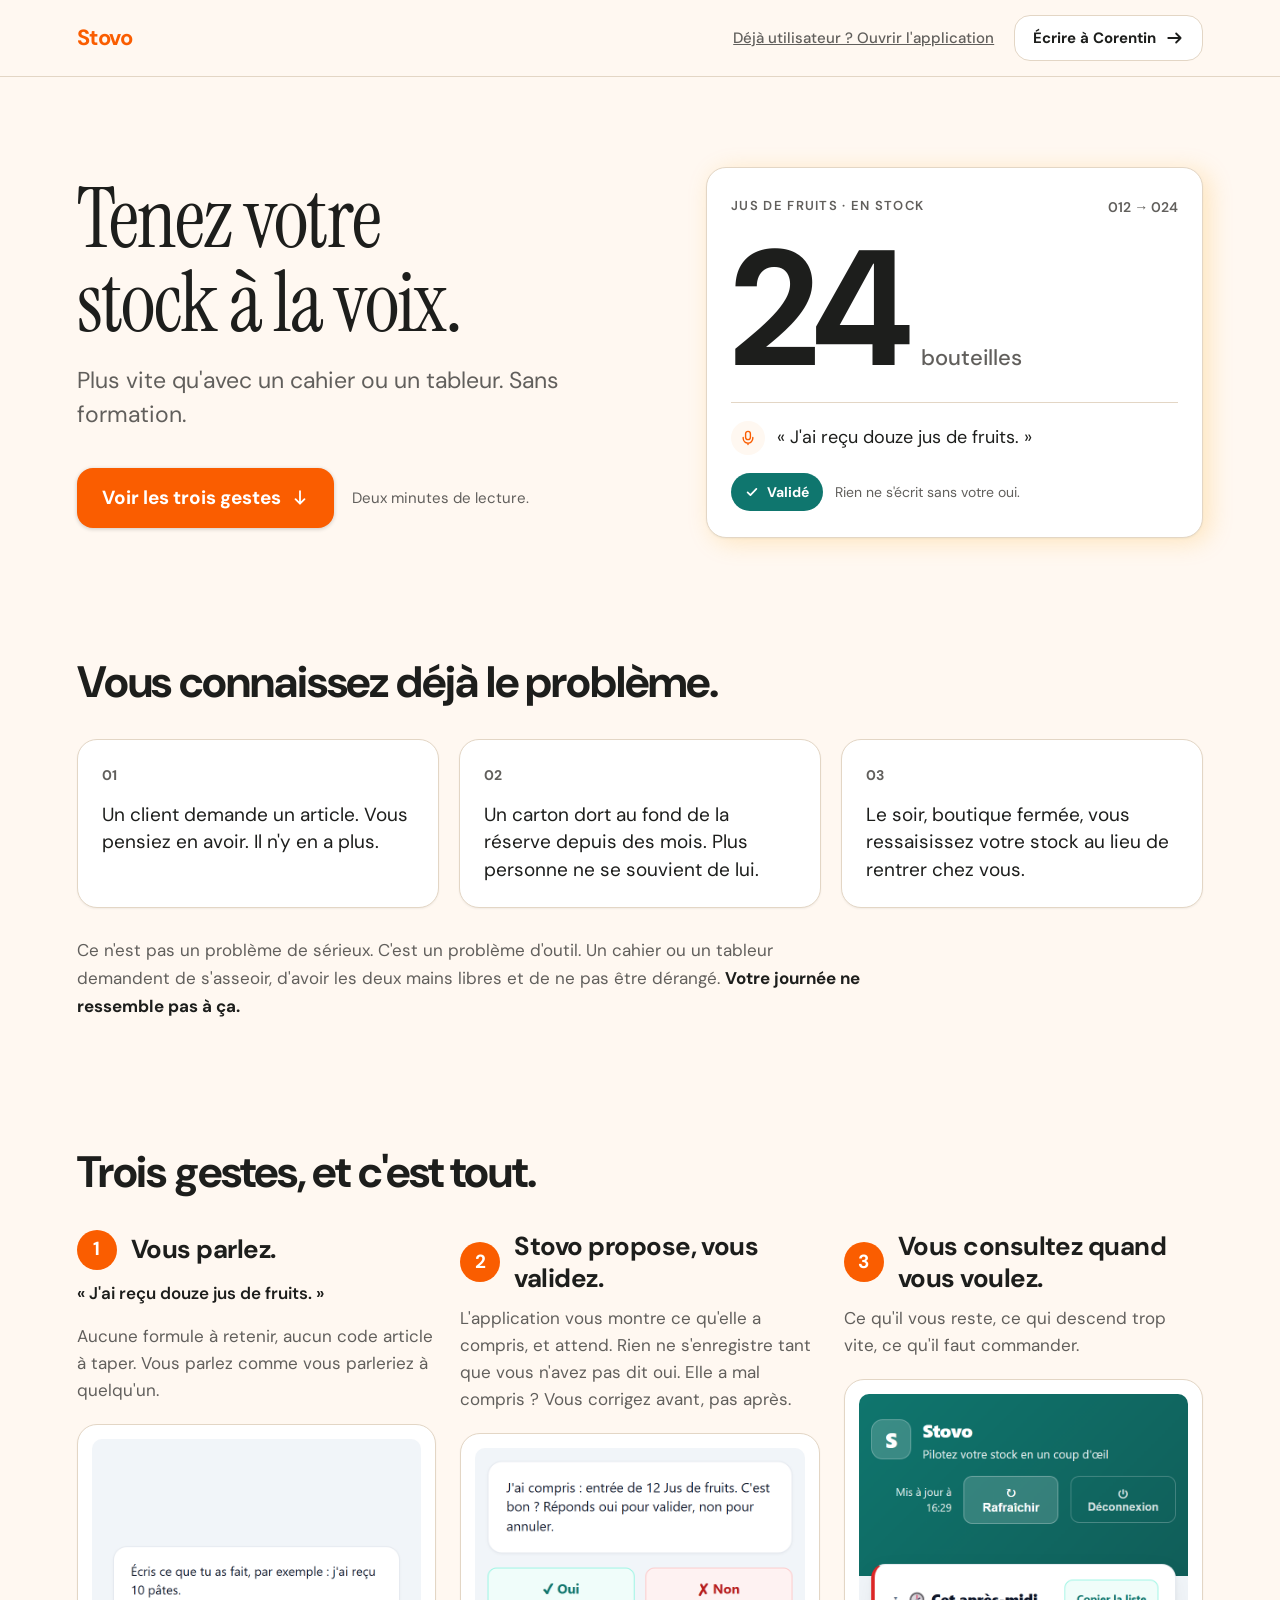
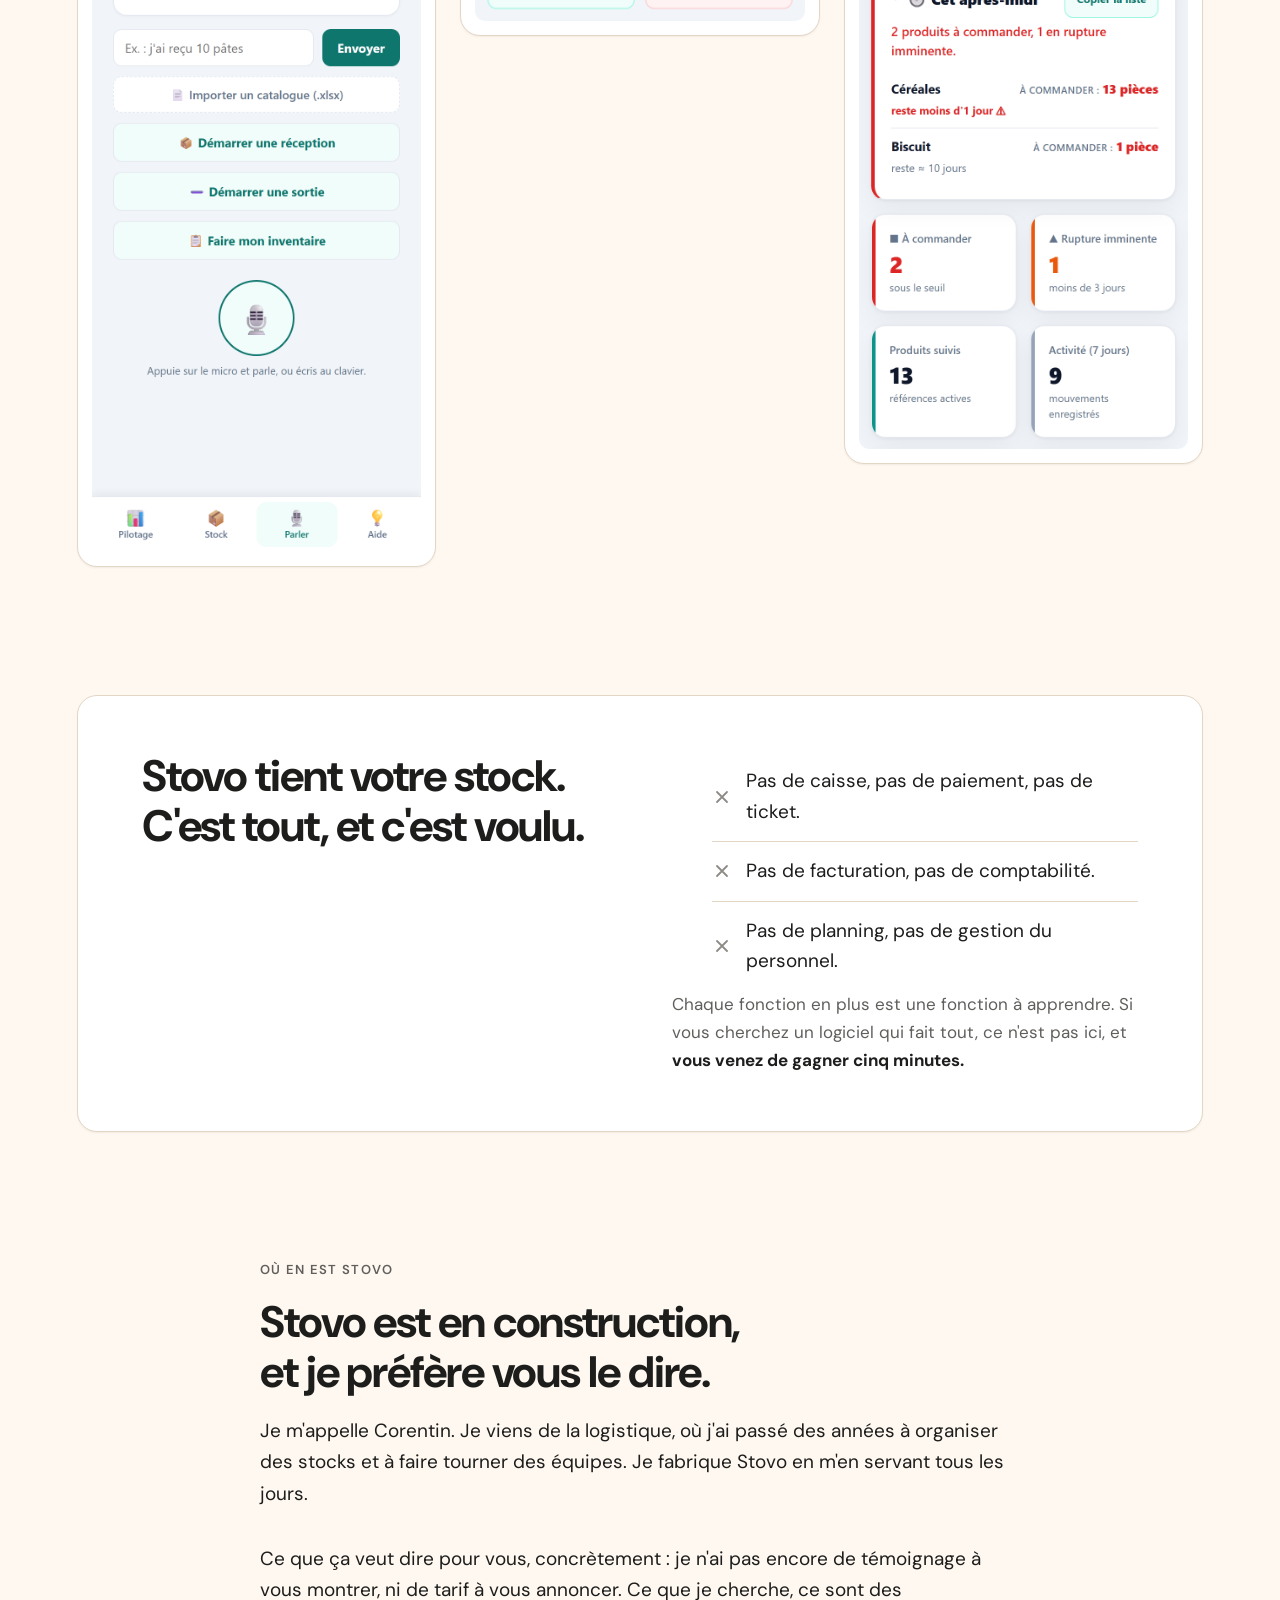
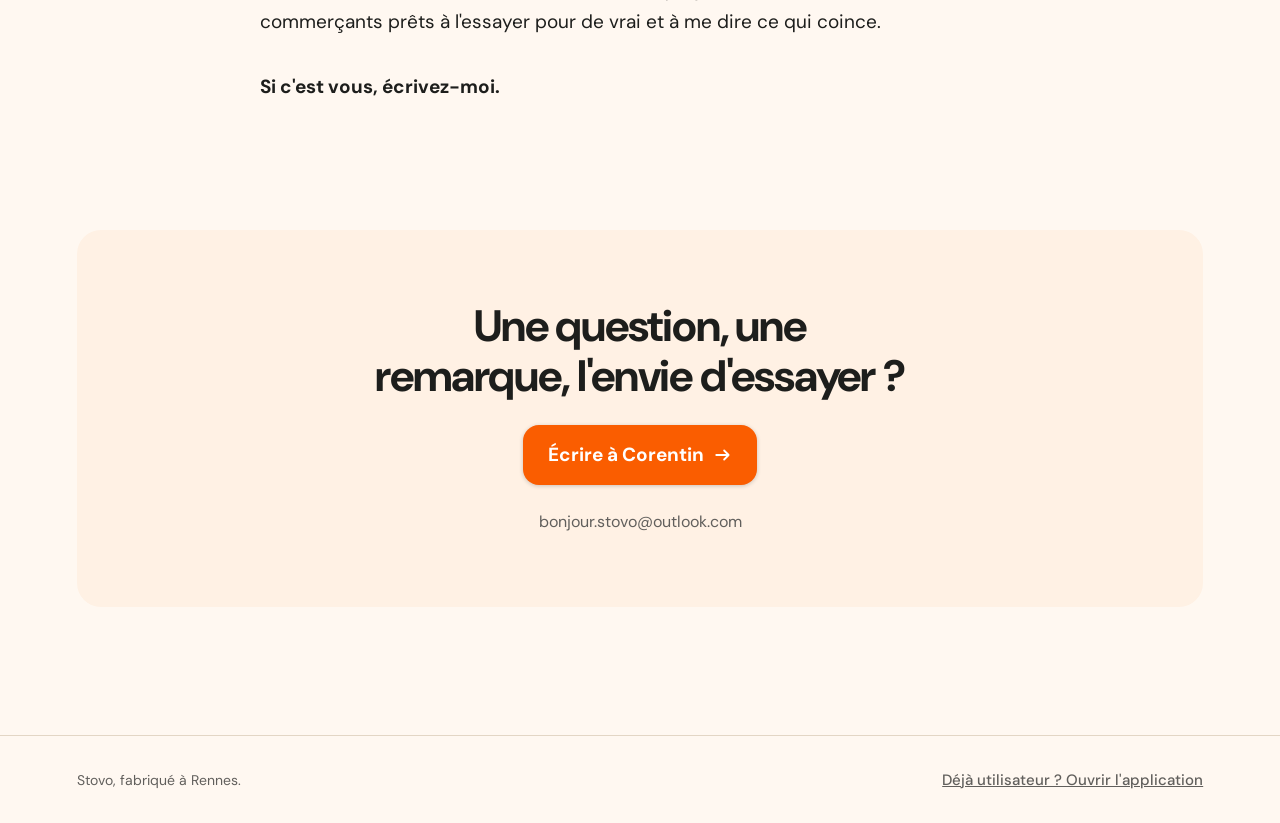
==== index.html @ daf58dbe "Vitrine v3 : la page passe en clair (modele Getharvest), DM Sans et Instrument Serif auto-hebergees" ====
<!DOCTYPE html>
<html lang="fr">
<head>
<meta charset="UTF-8">
<meta name="viewport" content="width=device-width, initial-scale=1.0">
<meta name="robots" content="noindex, nofollow">
<meta name="theme-color" content="#FFF8F1">
<link rel="canonical" href="https://corentintrv.github.io/stovo/">
<title>Stovo, tenez votre stock à la voix</title>
<meta name="description" content="Une application simple pour tenir le stock d'un petit commerce en parlant, sans formation et sans tableur.">
<meta property="og:type" content="website">
<meta property="og:locale" content="fr_FR">
<meta property="og:title" content="Stovo, tenez votre stock à la voix">
<meta property="og:description" content="Une application simple pour tenir le stock d'un petit commerce en parlant, sans formation et sans tableur.">
<link rel="preload" href="fonts/dm-sans-latin.woff2" as="font" type="font/woff2" crossorigin>
<style>
  /* ================================================================
     DM SANS, variable, auto-hebergee (graisses 400 a 700, opsz 9..40).
     INSTRUMENT SERIF, auto-hebergee, regular 400 seulement (pas d'italique,
     reservee au h1).
     Servies depuis ce depot, jamais depuis un CDN tiers : pas de requete
     sortante vers Google au chargement (RGPD), pas de dependance reseau
     qui casserait la page si le CDN tombe.
     Licences SIL Open Font License 1.1, redistribution autorisee.
     ================================================================ */
  @font-face{
    font-family:'DM Sans';
    font-style:normal;
    font-weight:400 700;
    font-display:swap;
    src:url('fonts/dm-sans-latin.woff2') format('woff2');
    unicode-range:U+0000-00FF,U+0131,U+0152-0153,U+02BB-02BC,U+02C6,U+02DA,U+02DC,U+2000-206F,U+20AC,U+2122,U+2191,U+2193,U+2212,U+2215,U+FEFF,U+FFFD;
  }
  @font-face{
    font-family:'Instrument Serif';
    font-style:normal;
    font-weight:400;
    font-display:swap;
    src:url('fonts/instrument-serif-latin.woff2') format('woff2');
    unicode-range:U+0000-00FF,U+0131,U+0152-0153,U+02BB-02BC,U+02C6,U+02DA,U+02DC,U+2000-206F,U+20AC,U+2122,U+2191,U+2193,U+2212,U+2215,U+FEFF,U+FFFD;
  }

  /* ================================================================
     FONDATIONS : l'etabli du matin, clair et chaud.
     Modele choisi le 22/08/2026 (Getharvest, "Golden hour workbench"),
     decision dans DESIGN.md. Un role, une couleur : la flamme --flamme
     est reservee a l'ACTION (boutons, le mot Stovo, les pastilles 1-2-3,
     l'icone micro), nulle part ailleurs.

     Contrastes mesures et non estimes : --gris (6,4:1 sur blanc) porte
     tout texte courant de moins de 24px. --gris-clair (3,4:1 sur blanc)
     est reserve au DECOR et aux tres grands chiffres (>=24px), jamais a
     un texte porteur en dessous de cette taille.
     ================================================================ */
  :root{
    --creme:#FFF8F1;        /* fond de page */
    --carte:#FFFFFF;        /* fond des cartes */
    --filet:#E3D6C5;        /* bordure des cartes, diviseurs */
    --encre:#1D1E1C;        /* texte principal, titres, valeur validee */
    --gris:#615F5C;         /* texte secondaire ACCESSIBLE. 6,4:1 sur blanc */
    --gris-clair:#8E8B87;   /* DECOR SEULEMENT : filets, icones, tres grands
                                chiffres (>=24px). Jamais de texte porteur
                                en dessous, il ne fait que 3,4:1 sur blanc */
    --flamme:#FA5D00;       /* L'ACTION, uniquement : boutons, mot Stovo,
                                pastilles 1-2-3, icone micro */
    --flamme-sombre:#C94A00;/* survol de la flamme */
    --valide:#0F766E;       /* teal Stovo (PRODUCT.md), validation. 5,5:1 en blanc */
    --fond-contact:#FFF1E4; /* fond de la carte de contact */

    --mesure:66ch;
    --entete-h:76px;        /* hauteur approx. du bandeau collant, pour le scroll-margin */
  }

  *{box-sizing:border-box;}
  html{-webkit-text-size-adjust:100%; scroll-behavior:smooth;}
  @media (prefers-reduced-motion:reduce){html{scroll-behavior:auto;}}

  body{
    margin:0;
    font-family:'DM Sans','Helvetica Neue',Arial,sans-serif;
    font-size:17px;
    line-height:1.6;
    color:var(--encre);
    background:var(--creme);
    overflow-x:hidden;
    -webkit-font-smoothing:antialiased;
  }
  h1,h2,h3,p,ul,li,figure,figcaption{margin:0;}
  img{max-width:100%;}

  /* Filet documente dans la memoire du projet : sans cette regle, un
     display concurrent peut ecraser [hidden]. */
  [hidden]{display:none !important;}

  /* Chiffres alignes sur une meme largeur, utile partout ou une valeur
     change (compteur, trace, numeros de constat). */
  .num{font-variant-numeric:tabular-nums;}

  /* ---------- Gabarit ---------- */
  .zone{
    max-width:1440px;
    margin:0 auto;
    /* Le fond de l'ecran passe de 20px (telephone) a 96px (bureau,
       maquette 1440) : une seule regle fluide plutot qu'un saut brutal
       a un point de rupture. */
    padding:0 clamp(20px,6vw,96px);
  }
  .colonne{max-width:var(--mesure);}
  .accent{color:var(--encre); font-weight:700;}

  /* Le rythme vient d'un seul cote (le bas). Deux sections cote a cote
     n'additionnent donc pas leurs marges : la place entre la fin de
     l'une et le debut de l'autre reste 128px, jamais 256, quelle que
     soit la largeur. Avant ce choix, un padding symetrique haut+bas se
     doublait entre deux sections. */
  .section{
    position:relative;
    padding:0 0 128px;
    scroll-margin-top:var(--entete-h);
  }

  /* ---------- Typographie ---------- */
  h1{
    font-family:'Instrument Serif',Georgia,'Times New Roman',serif;
    font-weight:400;
    font-size:clamp(50px,8vw,84px);
    line-height:1.0;
    letter-spacing:-0.02em;
    text-wrap:balance;
  }
  h2{
    font-size:clamp(32px,4.2vw,44px);
    line-height:1.12;
    font-weight:700;
    letter-spacing:-0.025em;
    text-wrap:balance;
  }
  h3{
    font-size:clamp(22px,2.6vw,26px);
    line-height:1.25;
    font-weight:700;
    letter-spacing:-0.02em;
  }
  .section p + p{margin-top:16px;}

  /* ---------- Cartes ---------- */
  /* Ombre NEUTRE tres legere, partout sauf la carte du compteur : une
     bordure suffit a detacher la carte de la page, l'ombre n'ajoute
     qu'un souffle de profondeur. */
  .carte{
    background:var(--carte);
    border:1px solid var(--filet);
    border-radius:20px;
    box-shadow:0 1px 2px rgba(29,30,28,.06);
  }
  /* Seule la carte du compteur porte l'ombre CHAUDE : c'est la piece
     qu'on regarde en premier, la lueur du petit matin sur l'etabli. */
  .carte--chaude{
    box-shadow:
      rgba(250,166,0,.22) 6px 4px 24px,
      rgba(29,30,28,.05) 0 1px 2px;
  }

  /* ---------- Boutons ---------- */
  .bouton{
    display:inline-flex;
    align-items:center;
    justify-content:center;
    gap:10px;
    min-height:46px;
    padding:14px 24px;
    font-family:inherit;
    font-size:19px;
    font-weight:700;
    text-decoration:none;
    border-radius:16px;
    white-space:nowrap;
    transition:background .2s ease, border-color .2s ease, color .2s ease;
  }
  /* Le bouton plein : blanc sur flamme. A 19px gras, c'est du texte
     large (seuil WCAG 18,66px gras), 3,17:1 suffit. Ne jamais descendre
     en dessous de cette taille sur ce fond. */
  .bouton--flamme{
    color:#FFFFFF;
    background:var(--flamme);
    border:1px solid transparent;
    box-shadow:0 1px 4px rgba(0,0,0,.2);
  }
  .bouton--flamme:hover{background:var(--flamme-sombre);}
  /* Le bouton discret du bandeau : encre sur blanc, largement accessible. */
  .bouton--contour{
    min-height:40px;
    padding:10px 18px;
    font-size:15px;
    color:var(--encre);
    background:var(--carte);
    border:1.5px solid var(--filet);
  }
  .bouton--contour:hover{border-color:var(--gris-clair);}
  .bouton__fleche{width:18px; height:18px; flex:0 0 auto;}

  .lien-discret{
    font-size:15px;
    font-weight:500;
    color:var(--gris);
    text-decoration:underline;
  }
  .lien-discret:hover{color:var(--encre);}

  /* ================================================================
     BANDEAU
     ================================================================ */
  .bandeau{
    position:sticky;
    top:0;
    z-index:50;
    background:var(--creme);
    border-bottom:1px solid var(--filet);
  }
  .bandeau__interieur{
    display:flex;
    align-items:center;
    justify-content:space-between;
    gap:16px;
    min-height:var(--entete-h);
    padding-top:12px;
    padding-bottom:12px;
  }
  /* Le mot Stovo EST la marque : c'est l'un des quatre seuls usages
     autorises de --flamme (DESIGN.md, decision du 22/08/2026), exempte
     de la regle de contraste au meme titre qu'un logotype (WCAG 1.4.5).
     Mesure : ~3,0:1 sur --creme, en dessous du seuil "texte", au-dessus
     du plancher "composant d'interface" (3:1). */
  .logo{
    font-size:22px;
    font-weight:700;
    letter-spacing:-0.02em;
    color:var(--flamme);
    text-decoration:none;
    min-height:44px;
    display:inline-flex;
    align-items:center;
  }
  .entete-actions{
    display:flex;
    align-items:center;
    gap:20px;
  }
  /* Sur le telephone, la maquette ne montre que le bouton "Ecrire" dans
     le bandeau : le lien vers l'app reste offert, mais dans le pied de
     page seulement, pour ne pas surcharger une largeur de 390px. */
  .entete-lien-app{display:none;}
  @media (min-width:960px){.entete-lien-app{display:inline;}}

  /* ================================================================
     1. ACCROCHE
     Trois blocs (texte, action, compteur) dont l'ordre depend du
     format : sur telephone, le compteur s'intercale ENTRE la promesse
     et le bouton (c'est l'ecran qu'on tend a quelqu'un). Sur bureau,
     le bouton revient sous le texte, a gauche, et le compteur occupe
     toute la colonne de droite.
     ================================================================ */
  /* 7vw et non 6 : a 1440 (bureau), 6vw ne montait qu'a 86px, sous les
     96px demandes entre le bandeau et l'accroche. 7vw depasse le
     plafond de 96px des 1372px de large et s'y bloque ; en dessous de
     466px, la formule reste sous le plancher 28px et ne bouge pas, le
     telephone n'est donc pas touche. */
  .accroche{
    padding:clamp(28px,7vw,96px) 0 clamp(48px,10vw,120px);
  }
  .accroche__grille{
    display:grid;
    gap:32px;
  }
  .accroche__texte{order:0;}
  .compteur{order:1;}
  .accroche__action{order:2; display:flex; align-items:center; gap:18px; flex-wrap:wrap;}
  .accroche__soustitre{
    margin-top:18px;
    font-size:clamp(19px,2.4vw,23px);
    line-height:1.5;
    color:var(--gris);
    max-width:32ch;
  }
  .accroche__minutage{
    font-size:15px;
    color:var(--gris);
    display:none;
  }

  @media (min-width:960px){
    .accroche__grille{
      grid-template-columns:minmax(0,1.05fr) minmax(0,0.95fr);
      column-gap:80px;
      row-gap:28px;
      align-items:center;
    }
    .accroche__texte{grid-column:1; grid-row:1; align-self:end;}
    .accroche__action{grid-column:1; grid-row:2; align-self:start; margin-top:8px;}
    .compteur{grid-column:2; grid-row:1 / span 2; align-self:center;}
    .accroche__minutage{display:inline;}
  }

  /* ---------- Le compteur ---------- */
  .compteur{
    padding:28px 24px 26px;
    display:flex;
    flex-direction:column;
    gap:18px;
  }
  .compteur__tete{
    display:flex;
    align-items:center;
    justify-content:space-between;
    gap:12px;
  }
  .compteur__label{
    font-size:13px;
    font-weight:600;
    letter-spacing:.1em;
    text-transform:uppercase;
    color:var(--gris);
  }
  .compteur__trace{font-size:14px; font-weight:600; color:var(--gris);}

  .compteur__valeur{
    display:flex;
    align-items:baseline;
    gap:14px;
  }
  /* La valeur PROPOSEE (avant le oui) brule en gris chaud, la valeur
     VALIDEE passe en encre : la couleur raconte le mecanisme, pas
     seulement le texte. A cette taille (>=112px), --gris-clair reste
     un choix accessible : c'est du texte large, le seuil WCAG n'est
     que de 3:1, et il donne 3,4:1. */
  .compteur__cible{
    font-size:clamp(96px,20vw,164px);
    line-height:.9;
    font-weight:700;
    letter-spacing:-.04em;
    color:var(--encre);
    transition:color .4s ease;
  }
  .compteur__cible--propose{color:var(--gris-clair);}
  .compteur__unite{font-size:clamp(18px,2vw,22px); font-weight:500; color:var(--gris);}

  .compteur__separateur{height:1px; background:var(--filet);}

  .compteur__dictee{
    display:flex;
    align-items:center;
    gap:12px;
    font-size:18px;
    color:var(--encre);
    min-height:24px;
  }
  .compteur__micro-rond{
    display:inline-flex;
    align-items:center;
    justify-content:center;
    flex:0 0 auto;
    width:34px; height:34px;
    border-radius:999px;
    background:var(--creme);
    color:var(--flamme);
  }
  /* Le curseur est un inline-block : dans plusieurs moteurs, un
     inline-block cree une occasion de coupure de ligne a sa frontiere
     meme sans espace source, ce qu'un &nbsp; seul n'empeche pas. Sans
     ce filet, le guillemet fermant qui le suit pouvait se retrouver
     seul sur sa ligne. */
  .compteur__dictee-fin{white-space:nowrap;}
  .compteur__curseur{
    display:inline-block;
    width:2px; height:1.05em;
    margin-left:1px;
    background:var(--flamme);
    vertical-align:text-bottom;
    opacity:0;
  }
  .compteur__dictee[data-actif] .compteur__curseur{animation:clignote .9s steps(1) infinite;}
  @keyframes clignote{0%,49%{opacity:1;}50%,100%{opacity:0;}}

  .compteur__validation{
    display:flex;
    align-items:center;
    gap:12px;
    flex-wrap:wrap;
    min-height:30px;
  }
  /* Blanc sur teal : 5,5:1, largement au-dessus du seuil, quelle que
     soit la taille. */
  .compteur__pastille{
    display:inline-flex;
    align-items:center;
    gap:8px;
    padding:8px 14px;
    background:var(--valide);
    color:#FFFFFF;
    font-weight:700;
    font-size:14px;
    border-radius:999px;
  }
  .compteur__promesse{font-size:14px; color:var(--gris);}

  /* ================================================================
     2. LE PROBLEME
     ================================================================ */
  .constats{
    margin-top:32px;
    display:grid;
    gap:16px;
  }
  .constat{
    padding:24px;
    display:flex;
    flex-direction:column;
    gap:14px;
  }
  /* Les numeros 01/02/03 : en gris accessible plutot qu'en gris-clair
     decoratif, pour rester lisibles a 14px sans avoir a les agrandir. */
  .constat__numero{font-size:14px; font-weight:700; color:var(--gris);}
  .constat p{font-size:19px; line-height:1.45;}

  .conclusion{
    margin-top:28px;
    font-size:17px;
    line-height:1.65;
    color:var(--gris);
    max-width:var(--mesure);
  }

  @media (min-width:960px){
    .constats{grid-template-columns:repeat(3,minmax(0,1fr)); gap:20px;}
  }

  /* ================================================================
     4. LES TROIS GESTES
     ================================================================ */
  .gestes{
    margin-top:32px;
    display:grid;
    gap:40px;
  }
  .geste__tete{
    display:flex;
    align-items:center;
    gap:14px;
    margin-bottom:10px;
  }
  /* Les pastilles 1-2-3 : l'un des quatre usages autorises de --flamme.
     A 19px gras, c'est du texte large (3,17:1 sur flamme), le plancher
     du seuil WCAG large-texte-gras (18,66px). */
  .geste__pastille{
    display:inline-flex;
    align-items:center;
    justify-content:center;
    flex:0 0 auto;
    width:40px; height:40px;
    border-radius:999px;
    background:var(--flamme);
    color:#FFFFFF;
    font-size:19px;
    font-weight:700;
  }
  .geste__texte p{margin-top:10px; font-size:17px; color:var(--gris);}
  .geste__citation{font-size:19px; font-weight:600; color:var(--encre) !important;}
  .geste__ecran{
    margin-top:20px;
    padding:14px;
  }
  /* width:100% + height:auto, jamais width/height:auto+max-width en
     variables : avec les attributs HTML width et height poses sur
     chaque image (chargement differe), ce couple laisse le navigateur
     reserver la bonne hauteur, via le ratio intrinseque, AVANT que
     l'image ait charge. L'ancienne regle (max-width/max-height
     pilotes par --cap-w/--cap-h) annulait cette reservation : la
     figure faisait 30px de haut jusqu'au chargement, puis la page
     sautait de 30 a ~500px au defilement. */
  .geste__image{
    display:block;
    width:100%;
    height:auto;
    border-radius:10px;
  }

  @media (min-width:960px){
    .gestes{grid-template-columns:repeat(3,minmax(0,1fr)); gap:24px; align-items:start;}
  }

  /* ================================================================
     5. CE QUE STOVO NE FAIT PAS
     ================================================================ */
  .refus{
    margin-top:0;
    padding:clamp(32px,6vw,56px) clamp(24px,6vw,64px);
    display:grid;
    gap:32px;
  }
  .refus__liste{
    display:flex;
    flex-direction:column;
  }
  .refus__liste li{
    display:flex;
    align-items:center;
    gap:14px;
    padding:14px 0;
    border-bottom:1px solid var(--filet);
    font-size:19px;
    list-style:none;
  }
  .refus__liste li:last-child{border-bottom:none;}
  .refus__icone{flex:0 0 auto; color:var(--gris-clair);}
  .refus .conclusion{margin-top:0;}

  @media (min-width:960px){
    .refus{grid-template-columns:minmax(0,1fr) minmax(0,1fr); gap:64px; align-items:start;}
  }

  /* ================================================================
     6. OU EN EST LE PROJET
     Pas de carte ici : un simple bloc de texte, centre, sur le fond
     de page. La maquette ne l'encadre pas, contrairement au reste.
     ================================================================ */
  .constructeur{
    max-width:760px;
    margin:0 auto;
    display:flex;
    flex-direction:column;
    gap:18px;
  }
  /* L'etiquette "Ou en est Stovo" : en gris accessible, jamais en
     flamme (la regle "une seule flamme, reservee a l'action" l'exclut
     de toute facon, et --flamme ne ferait que 3:1 ici, sous le seuil). */
  .constructeur__etiquette{
    font-size:13px;
    font-weight:600;
    letter-spacing:.1em;
    text-transform:uppercase;
    color:var(--gris);
  }
  .constructeur p{font-size:19px; line-height:1.65;}

  /* ================================================================
     7. CONTACT
     ================================================================ */
  .contact{
    background:var(--fond-contact);
    border-radius:24px;
    padding:clamp(40px,8vw,72px) clamp(24px,8vw,64px);
    text-align:center;
    display:flex;
    flex-direction:column;
    align-items:center;
    gap:24px;
  }
  .contact h2{max-width:22ch;}
  .contact__email{font-size:16px; color:var(--gris);}

  /* ================================================================
     PIED
     ================================================================ */
  .pied{
    padding:32px 0 40px;
    border-top:1px solid var(--filet);
  }
  .pied__interieur{
    display:flex;
    flex-direction:column-reverse;
    align-items:center;
    gap:16px;
    text-align:center;
  }
  .pied__mention{font-size:14px; color:var(--gris);}

  @media (min-width:640px){
    .pied__interieur{flex-direction:row; justify-content:space-between; text-align:left;}
  }

  /* ================================================================
     ACCESSIBILITE
     ================================================================ */
  a:focus-visible{
    outline:3px solid var(--valide);
    outline-offset:3px;
  }
  .saut{
    position:absolute;
    left:-9999px;
    top:0;
    z-index:100;
    padding:12px 20px;
    background:var(--encre);
    color:var(--creme);
    border:1px solid var(--valide);
    border-radius:0 0 8px 0;
  }
  .saut:focus{left:0; top:0;}

  @media (prefers-reduced-motion:reduce){
    *,*::before,*::after{
      animation-duration:.001ms !important;
      animation-iteration-count:1 !important;
      transition-duration:.001ms !important;
    }
  }
</style>
</head>
<body>
<!--
  Vitrine claire, modele "Getharvest, golden hour workbench", decision
  du 22/08/2026 dans DESIGN.md. Meme contenu que la vitrine sombre
  qu'elle remplace : la voix comme geste central, rien ne s'ecrit sans
  un oui, aucune preuve inventee (pas de temoignage, pas de chiffre,
  pas de tarif). Source visuelle : maquettes/vitrine-etabli/.
-->
<a class="saut" href="#accroche">Aller au contenu</a>

<header class="bandeau">
  <div class="zone bandeau__interieur">
    <a class="logo" href="#accroche" aria-label="Stovo, retour en haut de la page">Stovo</a>
    <nav class="entete-actions">
      <a class="lien-discret entete-lien-app" href="app/">Déjà utilisateur ? Ouvrir l'application</a>
      <a class="bouton bouton--contour" href="#contact">
        Écrire à Corentin
        <svg class="bouton__fleche" viewBox="0 0 16 16" fill="none" aria-hidden="true" focusable="false">
          <path d="M2 8h11M9 4l4 4-4 4" stroke="currentColor" stroke-width="1.6" stroke-linecap="round" stroke-linejoin="round"/>
        </svg>
      </a>
    </nav>
  </div>
</header>

<main>

  <!-- ============ 1. ACCROCHE ============ -->
  <section id="accroche" class="accroche">
    <div class="zone accroche__grille">

      <div class="accroche__texte">
        <h1>Tenez votre stock à la voix.</h1>
        <p class="accroche__soustitre">Plus vite qu'avec un cahier ou un tableur. Sans formation.</p>
      </div>

      <div class="accroche__action">
        <a class="bouton bouton--flamme" href="#comment-ca-marche">
          Voir les trois gestes
          <svg class="bouton__fleche" viewBox="0 0 16 16" fill="none" aria-hidden="true" focusable="false">
            <path d="M8 2v11M4 9l4 4 4-4" stroke="currentColor" stroke-width="1.6" stroke-linecap="round" stroke-linejoin="round"/>
          </svg>
        </a>
        <span class="accroche__minutage">Deux minutes de lecture.</span>
      </div>

      <!--
        Le compteur. Demonstration, pas statistique : les chiffres ne
        mesurent aucune adoption, ils montrent une quantite de stock qui
        bouge quand on parle. Le produit affiche est un exemple.

        Repli sans JavaScript : la carte est ecrite EN DUR a son etat
        final (24, validee). Si le script echoue, le premier ecran
        montre quand meme un compteur juste, la phrase dictee et la
        pastille validee.
      -->
      <div class="compteur carte carte--chaude" id="compteur">
        <div class="compteur__tete">
          <span class="compteur__label">Jus de fruits &middot; en stock</span>
          <span class="compteur__trace num" id="trace">012 &rarr; 024</span>
        </div>

        <div class="compteur__valeur">
          <span class="compteur__cible num" id="valeur">24</span>
          <span class="compteur__unite">bouteilles</span>
        </div>

        <div class="compteur__separateur" aria-hidden="true"></div>

        <p class="compteur__dictee" id="dictee">
          <span class="compteur__micro-rond" aria-hidden="true">
            <svg width="16" height="16" viewBox="0 0 16 16" fill="none" aria-hidden="true" focusable="false">
              <rect x="5.6" y="1.4" width="4.8" height="8.2" rx="2.4" stroke="currentColor" stroke-width="1.4"/>
              <path d="M3.2 7.4v.9a4.8 4.8 0 0 0 9.6 0v-.9M8 13.1v1.5" stroke="currentColor" stroke-width="1.4" stroke-linecap="round"/>
            </svg>
          </span>
          <span>&laquo;&nbsp;<span id="dictee-texte">J'ai reçu douze jus de fruits.</span><span class="compteur__dictee-fin">&nbsp;&raquo;<span class="compteur__curseur"></span></span></span>
        </p>

        <div class="compteur__validation">
          <span class="compteur__pastille" id="pastille-validee" hidden>
            <svg width="14" height="14" viewBox="0 0 16 16" fill="none" aria-hidden="true" focusable="false">
              <path d="M3 8.5l3.2 3L13 4.5" stroke="currentColor" stroke-width="2" stroke-linecap="round" stroke-linejoin="round"/>
            </svg>
            Validé
          </span>
          <span class="compteur__promesse">Rien ne s'écrit sans votre oui.</span>
        </div>
      </div>

    </div>
  </section>

  <!-- ============ 2. LE PROBLEME ============ -->
  <section id="probleme" class="section">
    <div class="zone">
      <h2 class="colonne">Vous connaissez déjà le problème.</h2>

      <div class="constats">
        <div class="constat carte">
          <span class="constat__numero num" aria-hidden="true">01</span>
          <p>Un client demande un article. Vous pensiez en avoir. Il n'y en a plus.</p>
        </div>
        <div class="constat carte">
          <span class="constat__numero num" aria-hidden="true">02</span>
          <p>Un carton dort au fond de la réserve depuis des mois. Plus personne ne se souvient de lui.</p>
        </div>
        <div class="constat carte">
          <span class="constat__numero num" aria-hidden="true">03</span>
          <p>Le soir, boutique fermée, vous ressaisissez votre stock au lieu de rentrer chez vous.</p>
        </div>
      </div>

      <p class="conclusion">Ce n'est pas un problème de sérieux. C'est un problème d'outil. Un cahier ou un tableur demandent de s'asseoir, d'avoir les deux mains libres et de ne pas être dérangé. <span class="accent">Votre journée ne ressemble pas à ça.</span></p>
    </div>
  </section>

  <!-- ============ 3. COMMENT CA MARCHE ============ -->
  <section id="comment-ca-marche" class="section">
    <div class="zone">
      <h2 class="colonne">Trois gestes, et c'est tout.</h2>

      <div class="gestes">

        <article class="geste">
          <div class="geste__tete">
            <span class="geste__pastille num" aria-hidden="true">1</span>
            <h3>Vous parlez.</h3>
          </div>
          <div class="geste__texte">
            <p class="geste__citation">« J'ai reçu douze jus de fruits. »</p>
            <p>Aucune formule à retenir, aucun code article à taper. Vous parlez comme vous parleriez à quelqu'un.</p>
          </div>
          <figure class="geste__ecran carte">
            <img class="geste__image" src="media/geste-1-parler.png" width="780" height="1688" loading="lazy" decoding="async" alt="Écran de saisie de Stovo avec l'invite « Écris ce que tu as fait, par exemple : j'ai reçu 10 pâtes », un champ de texte avec un bouton Envoyer, et un gros bouton microphone rond en bas de l'écran.">
          </figure>
        </article>

        <article class="geste">
          <div class="geste__tete">
            <span class="geste__pastille num" aria-hidden="true">2</span>
            <h3>Stovo propose, vous validez.</h3>
          </div>
          <div class="geste__texte">
            <p>L'application vous montre ce qu'elle a compris, et attend. Rien ne s'enregistre tant que vous n'avez pas dit oui. Elle a mal compris ? Vous corrigez avant, pas après.</p>
          </div>
          <figure class="geste__ecran carte">
            <img class="geste__image" src="media/geste-2-valider.png" width="736" height="386" loading="lazy" decoding="async" alt="Bulle de confirmation de Stovo, avec le texte « J'ai compris : entrée de 12 Jus de fruits. C'est bon ? Réponds oui pour valider, non pour annuler. », et deux boutons en dessous, Oui et Non.">
          </figure>
        </article>

        <article class="geste">
          <div class="geste__tete">
            <span class="geste__pastille num" aria-hidden="true">3</span>
            <h3>Vous consultez quand vous voulez.</h3>
          </div>
          <div class="geste__texte">
            <p>Ce qu'il vous reste, ce qui descend trop vite, ce qu'il faut commander.</p>
          </div>
          <figure class="geste__ecran carte">
            <img class="geste__image" src="media/geste-3-consulter.png" width="756" height="1504" loading="lazy" decoding="async" alt="Écran Pilotage de Stovo : bandeau vert foncé avec le nom Stovo et « Pilotez votre stock en un coup d'œil », la carte « Cet après-midi » annonçant 2 produits à commander et 1 en rupture imminente, puis quatre tuiles de synthèse, à commander 2, rupture imminente 1, produits suivis 13, activité 7 jours 9.">
          </figure>
        </article>

      </div>
    </div>
  </section>

  <!-- ============ 5. CE QUE STOVO NE FAIT PAS ============ -->
  <section id="ce-que-stovo-ne-fait-pas" class="section">
    <div class="zone">
      <div class="refus carte">
        <h2>Stovo tient votre stock. C'est tout, et c'est voulu.</h2>

        <div>
          <ul class="refus__liste">
            <li>
              <svg class="refus__icone" width="20" height="20" viewBox="0 0 20 20" fill="none" aria-hidden="true" focusable="false">
                <path d="M5 5l10 10M15 5L5 15" stroke="currentColor" stroke-width="1.8" stroke-linecap="round"/>
              </svg>
              <span>Pas de caisse, pas de paiement, pas de ticket.</span>
            </li>
            <li>
              <svg class="refus__icone" width="20" height="20" viewBox="0 0 20 20" fill="none" aria-hidden="true" focusable="false">
                <path d="M5 5l10 10M15 5L5 15" stroke="currentColor" stroke-width="1.8" stroke-linecap="round"/>
              </svg>
              <span>Pas de facturation, pas de comptabilité.</span>
            </li>
            <li>
              <svg class="refus__icone" width="20" height="20" viewBox="0 0 20 20" fill="none" aria-hidden="true" focusable="false">
                <path d="M5 5l10 10M15 5L5 15" stroke="currentColor" stroke-width="1.8" stroke-linecap="round"/>
              </svg>
              <span>Pas de planning, pas de gestion du personnel.</span>
            </li>
          </ul>
          <p class="conclusion">Chaque fonction en plus est une fonction à apprendre. Si vous cherchez un logiciel qui fait tout, ce n'est pas ici, et <span class="accent">vous venez de gagner cinq minutes.</span></p>
        </div>
      </div>
    </div>
  </section>

  <!-- ============ 6. OU EN EST LE PROJET ============ -->
  <section id="etat-du-projet" class="section">
    <div class="zone">
      <div class="constructeur">
        <span class="constructeur__etiquette">Où en est Stovo</span>
        <h2>Stovo est en construction, et je préfère vous le dire.</h2>
        <p>Je m'appelle Corentin. Je viens de la logistique, où j'ai passé des années à organiser des stocks et à faire tourner des équipes. Je fabrique Stovo en m'en servant tous les jours.</p>
        <p>Ce que ça veut dire pour vous, concrètement : je n'ai pas encore de témoignage à vous montrer, ni de tarif à vous annoncer. Ce que je cherche, ce sont des commerçants prêts à l'essayer pour de vrai et à me dire ce qui coince.</p>
        <p><span class="accent">Si c'est vous, écrivez-moi.</span></p>
      </div>
    </div>
  </section>

  <!-- ============ 7. CONTACT ============ -->
  <section id="contact" class="section">
    <div class="zone">
      <div class="contact">
        <h2>Une question, une remarque, l'envie d'essayer ?</h2>
        <a class="bouton bouton--flamme" href="mailto:bonjour.stovo@outlook.com">
          Écrire à Corentin
          <svg class="bouton__fleche" viewBox="0 0 16 16" fill="none" aria-hidden="true" focusable="false">
            <path d="M2 8h11M9 4l4 4-4 4" stroke="currentColor" stroke-width="1.6" stroke-linecap="round" stroke-linejoin="round"/>
          </svg>
        </a>
        <p class="contact__email">bonjour.stovo@outlook.com</p>
      </div>
    </div>
  </section>

</main>

<footer class="pied">
  <div class="zone pied__interieur">
    <p class="pied__mention">Stovo, fabriqué à Rennes.</p>
    <a class="lien-discret" href="app/">Déjà utilisateur ? Ouvrir l'application</a>
  </div>
</footer>

<script>
/* ==================================================================
   LE COMPTEUR DU PREMIER ECRAN

   Un seul moment anime sur toute la page, transpose de la vitrine
   precedente : on parle, la carte PROPOSE en gris chaud, on valide,
   la valeur se stabilise en encre et la pastille Validee apparait.

   Le repli sans JavaScript est l'etat final (24, valide) : la carte
   reste juste et lisible si le script ne s'execute pas.
   ================================================================== */
(function(){
  'use strict';

  var compteur    = document.getElementById('compteur');
  var dictee      = document.getElementById('dictee');
  var texteDictee = document.getElementById('dictee-texte');
  var valeur      = document.getElementById('valeur');
  var pastille    = document.getElementById('pastille-validee');
  if(!compteur) return;

  var PHRASE = "J'ai reçu douze jus de fruits.";
  var REPOS  = '12';
  var APRES  = '24';

  function afficherValeur(v, propose){
    valeur.textContent = v;
    valeur.classList.toggle('compteur__cible--propose', !!propose);
  }

  function afficherPastille(visible){
    pastille.hidden = !visible;
  }

  var doux = window.matchMedia('(prefers-reduced-motion: reduce)');

  /* Sans animation demandee : l'etat final, tout de suite, sans boucle. */
  if(doux.matches){
    afficherValeur(APRES, false);
    texteDictee.textContent = PHRASE;
    afficherPastille(true);
    return;
  }

  var minuteurs = [];
  function plusTard(fn, ms){ minuteurs.push(setTimeout(fn, ms)); }
  function toutAnnuler(){ minuteurs.forEach(clearTimeout); minuteurs = []; }

  /* La carte joue sa mesure deux fois, puis se STABILISE sur l'etat
     final. WCAG 2.2.2 demande un moyen d'arreter tout mouvement
     automatique de plus de 5 secondes ; une boucle sans fin n'en offre
     aucun. Un vrai compteur affiche sa derniere mesure, il ne se
     rembobine pas. */
  var TOURS_MAX = 2;
  var tour = 0;

  function cycle(){
    toutAnnuler();

    /* 1. Repos */
    afficherValeur(REPOS, false);
    texteDictee.textContent = '';
    dictee.removeAttribute('data-actif');
    afficherPastille(false);

    /* 2. Ecoute : la phrase s'ecrit */
    plusTard(function(){
      dictee.setAttribute('data-actif','');
      var i = 0;
      (function frappe(){
        if(i > PHRASE.length) return;
        texteDictee.textContent = PHRASE.slice(0, i);
        i++;
        plusTard(frappe, 42);
      })();
    }, 900);

    /* 3. Proposition : la valeur apparait en gris chaud, pas encore validee */
    plusTard(function(){
      dictee.removeAttribute('data-actif');
      afficherValeur(APRES, true);
    }, 900 + PHRASE.length * 42 + 550);

    /* 4. Validation : la valeur se stabilise en encre, la pastille arrive */
    plusTard(function(){
      afficherValeur(APRES, false);
      afficherPastille(true);
      tour++;
    }, 900 + PHRASE.length * 42 + 550 + 1500);

    /* 5. Reprise, tant que le nombre de tours n'est pas atteint. Au-dela,
       la carte reste sur sa derniere mesure. */
    plusTard(function(){
      if(tour < TOURS_MAX){ cycle(); }
    }, 900 + PHRASE.length * 42 + 550 + 1500 + 4200);
  }

  /* Etat de depart : la derniere mesure, comme le repli statique du HTML.
     Ainsi rien ne clignote avant que la carte ne se mette en marche, et
     une capture prise a n'importe quel instant reste parlante. */
  function poserEtatFinal(){
    afficherValeur(APRES, false);
    texteDictee.textContent = PHRASE;
    afficherPastille(true);
  }
  poserEtatFinal();

  /* On ne fait tourner la carte que lorsqu'elle est reellement a
     l'ecran : rien ne s'anime dans un onglet qu'on ne regarde pas. */
  var enMarche = false;
  if('IntersectionObserver' in window){
    var guetteur = new IntersectionObserver(function(entrees){
      entrees.forEach(function(e){
        if(e.isIntersecting && !enMarche && tour < TOURS_MAX){
          enMarche = true;
          cycle();
        } else if(!e.isIntersecting && enMarche){
          enMarche = false;
          toutAnnuler();
          /* on quitte l'ecran en cours de mesure : la carte se remet sur
             sa derniere valeur plutot que de rester figee a mi-parcours. */
          poserEtatFinal();
        }
      });
    }, { threshold: 0.25 });
    guetteur.observe(compteur);
  } else {
    cycle();
  }
})();
</script>
</body>
</html>
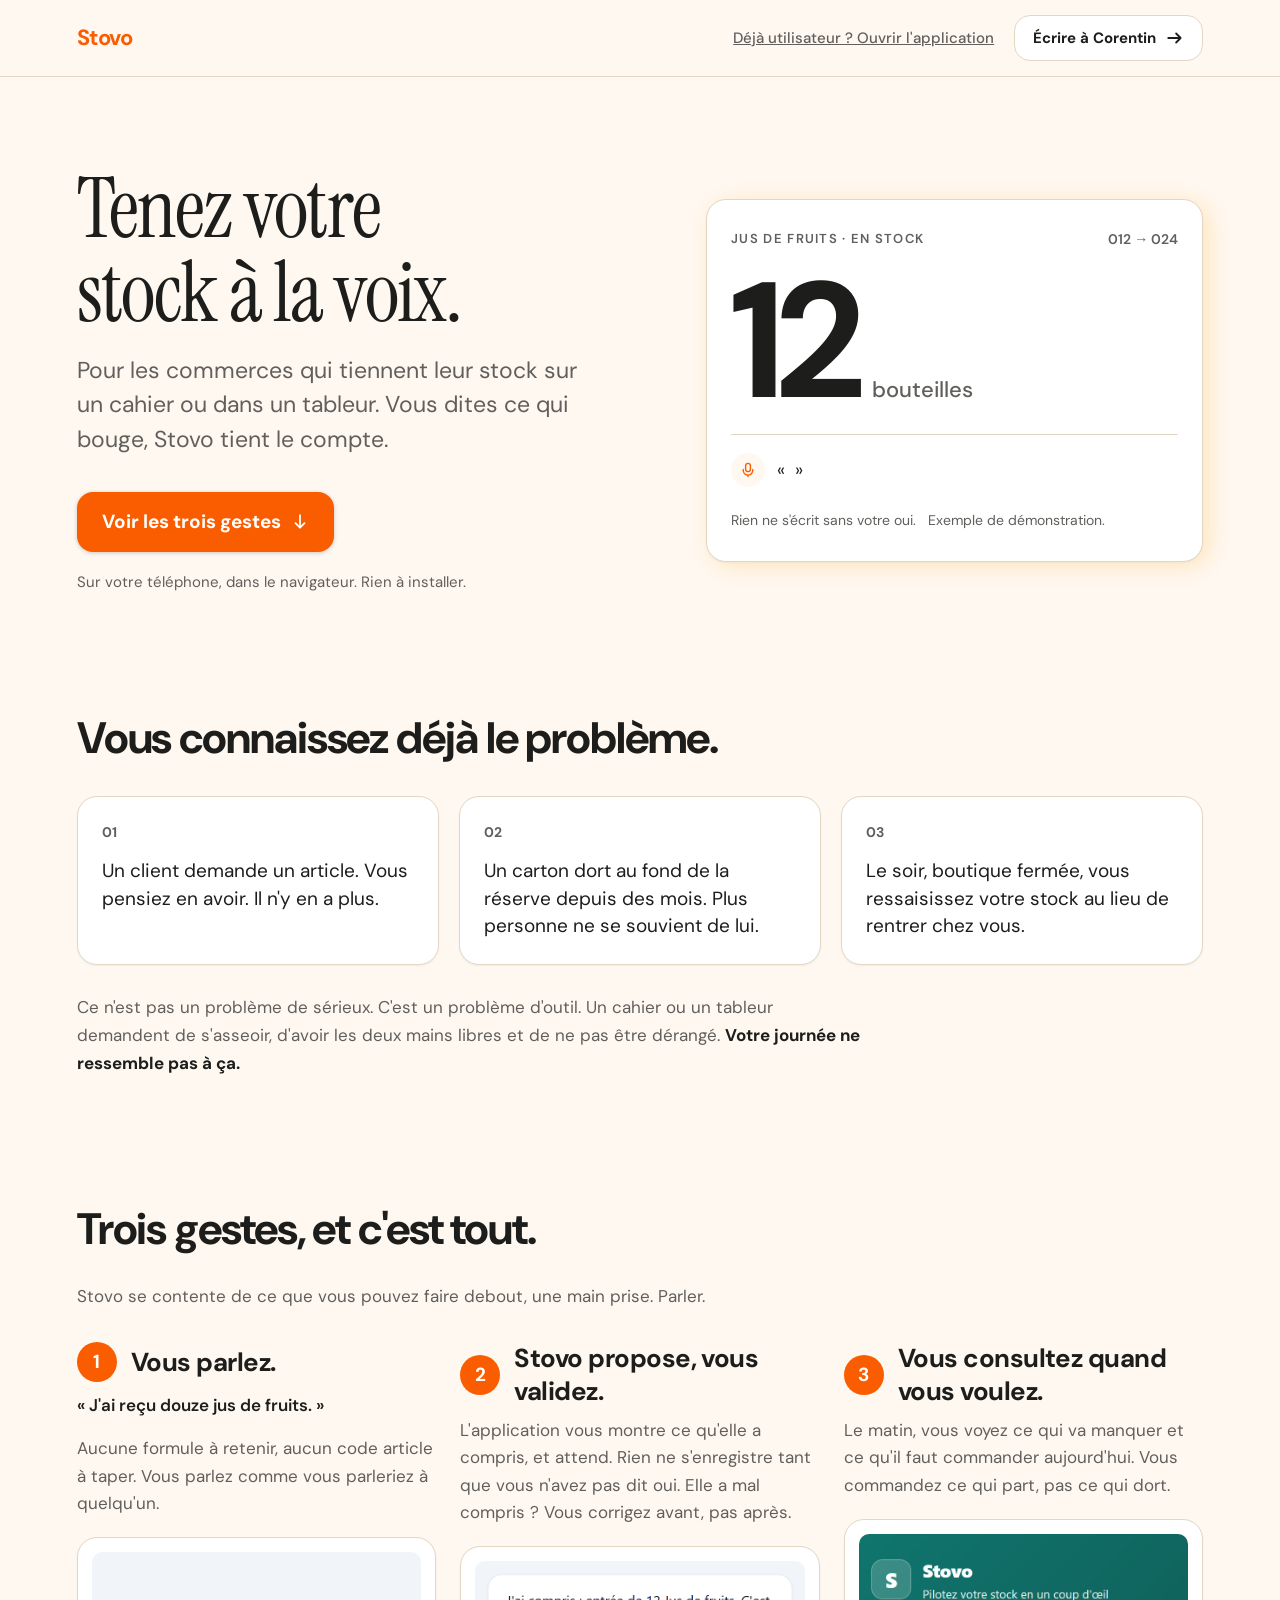
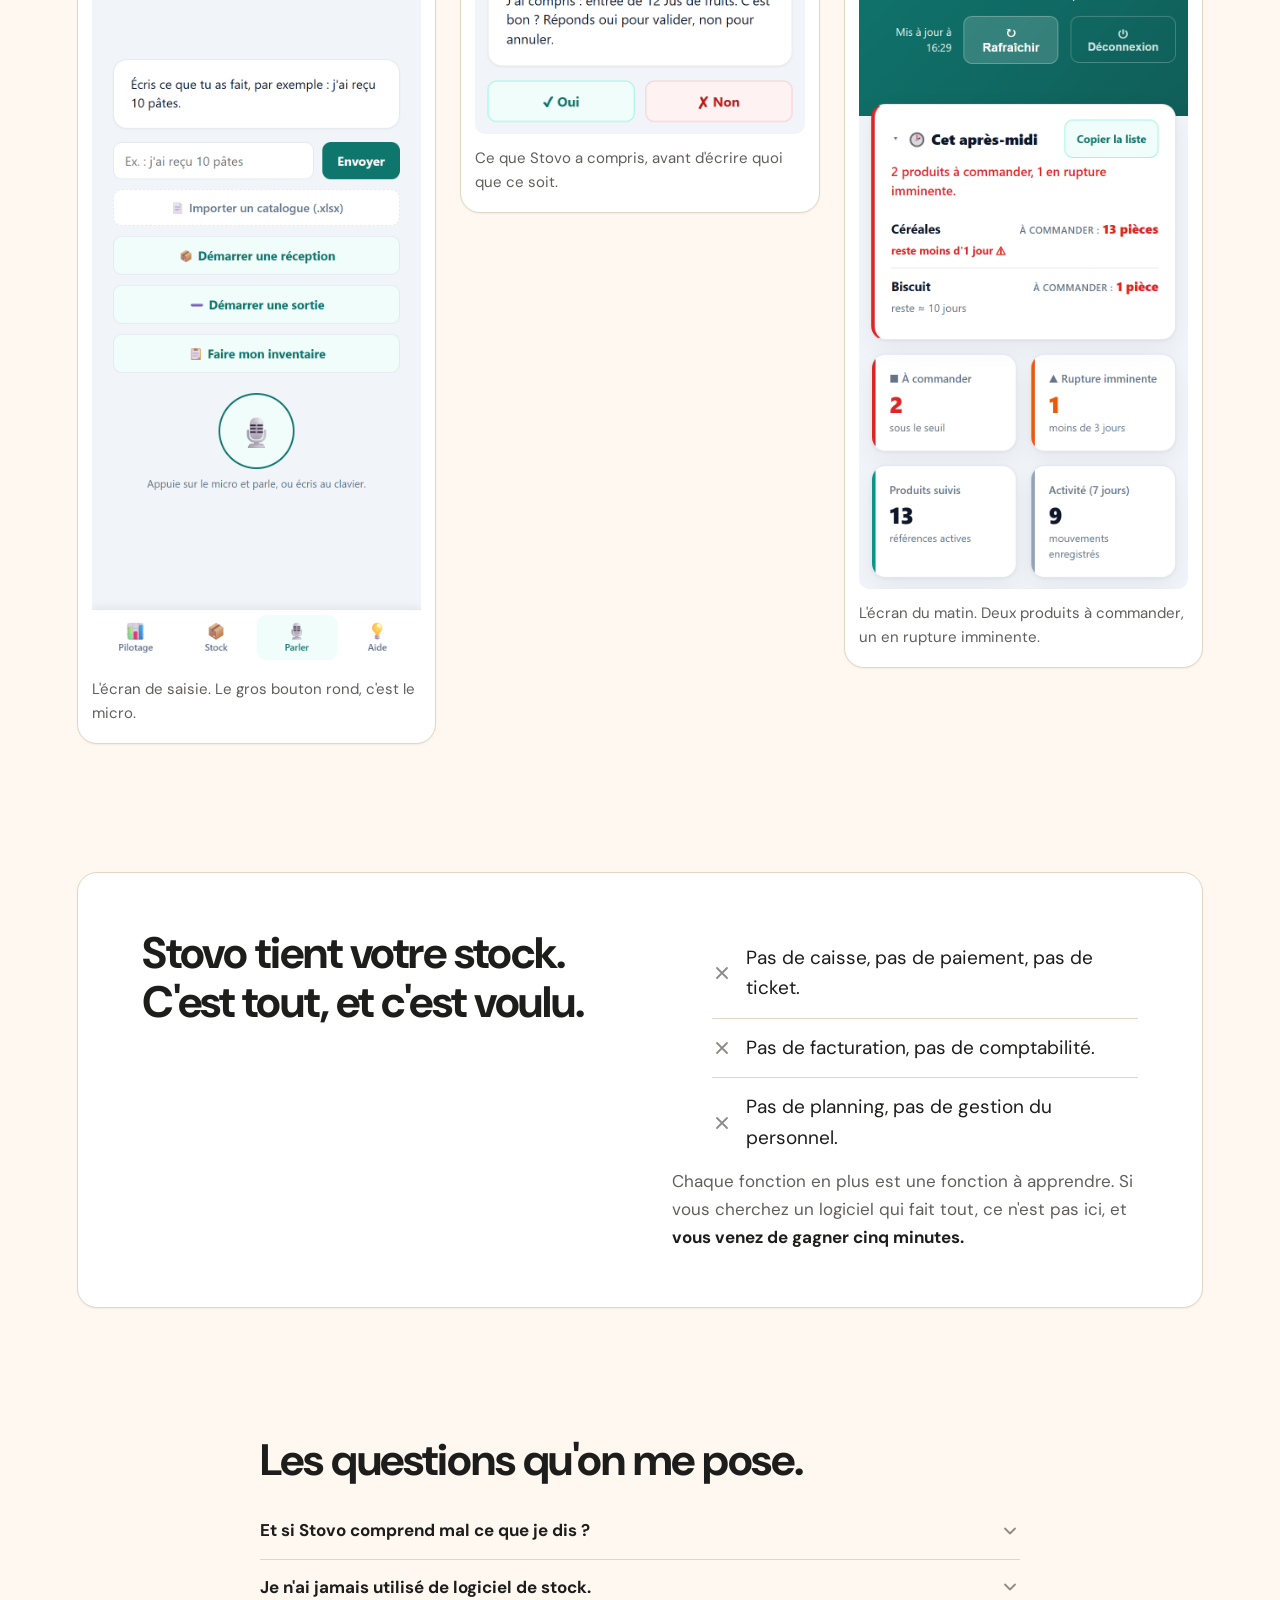
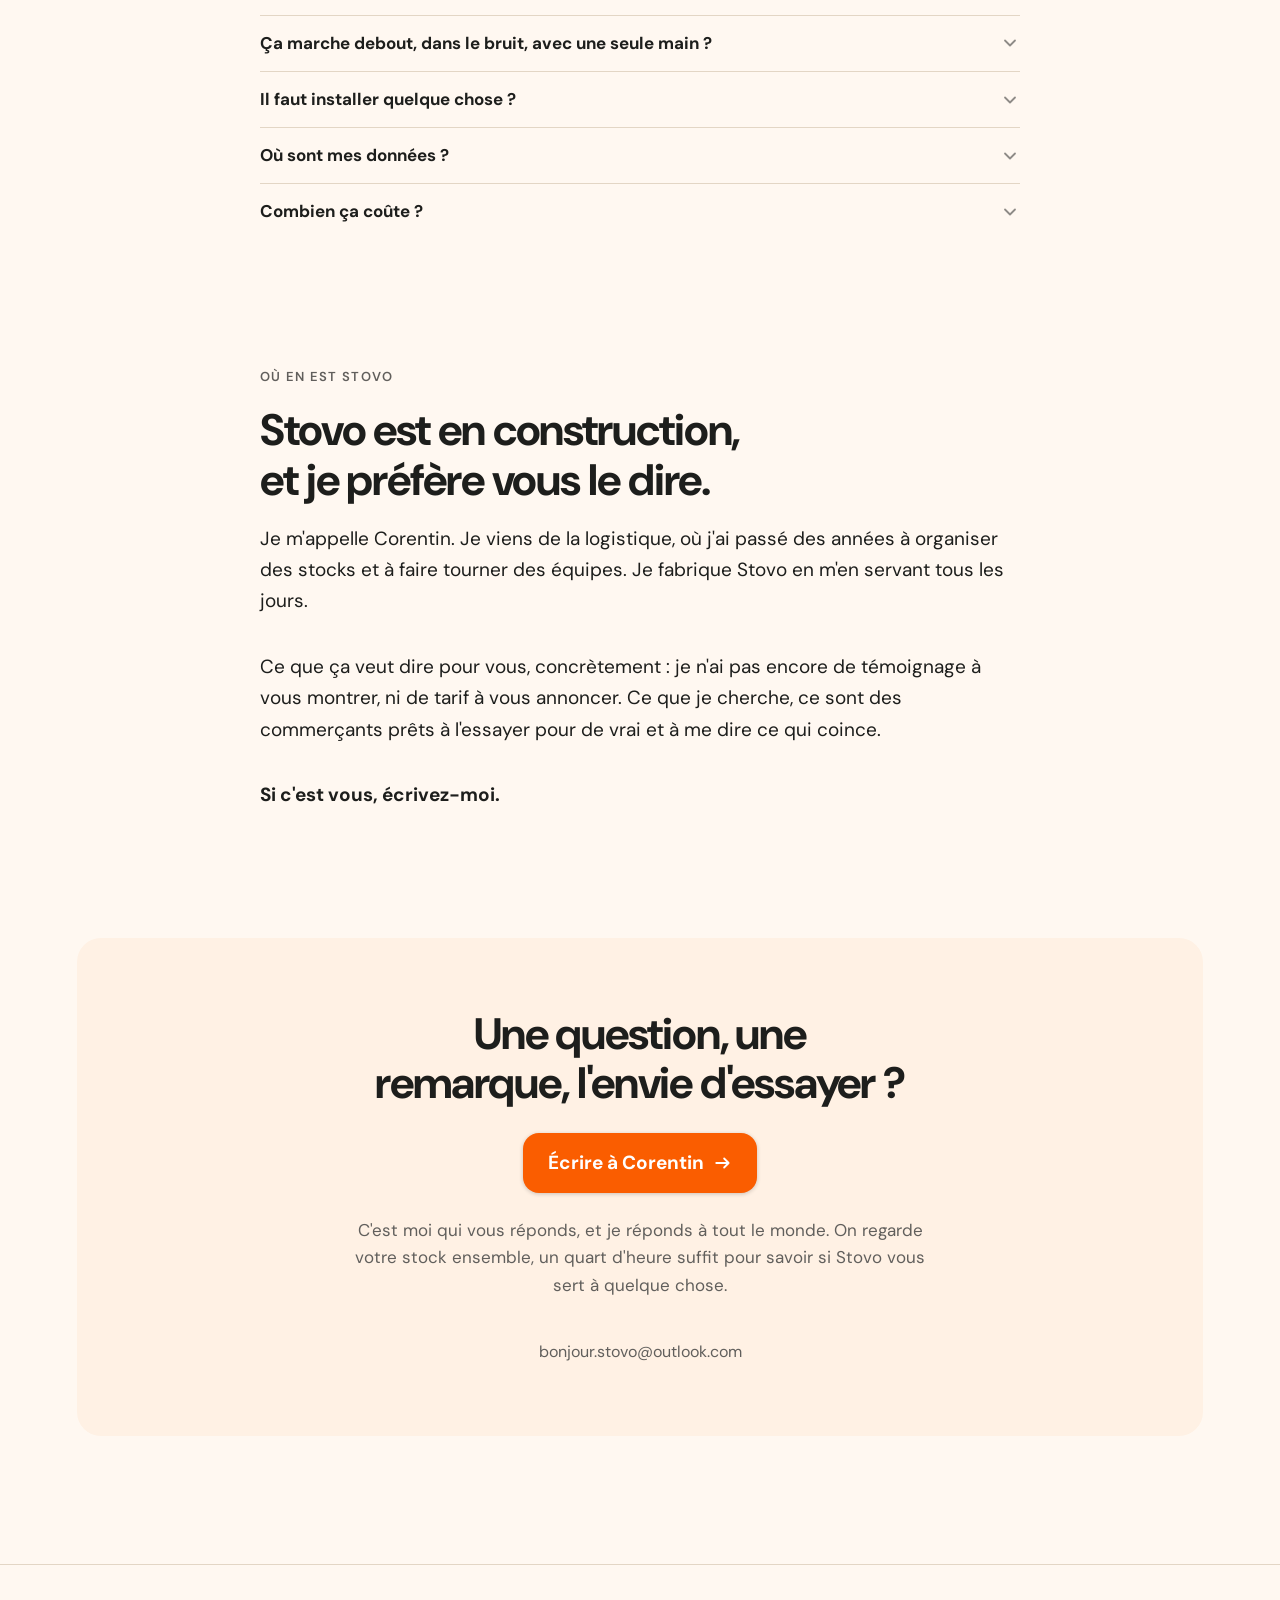
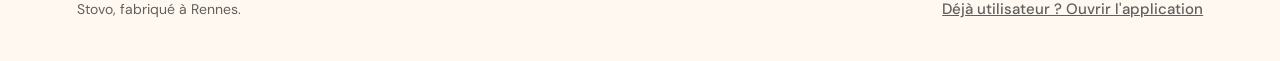
==== commit 5c5259f7: "Vitrine v3.1 : sous-titre, prerequis visible sur telephone, legendes des captures, FAQ, suite du con" ====
--- a/index.html
+++ b/index.html
@@ -282,10 +282,14 @@
     color:var(--gris);
     max-width:32ch;
   }
+  /* Visible a toutes les largeurs (avant : display:none sous 960px, ce
+     qui cachait la ligne sur l'appareil de reference telephone). Sur
+     telephone, .accroche__action est un flex wrap : la ligne passe donc
+     naturellement sous le bouton des que la largeur manque. */
   .accroche__minutage{
     font-size:15px;
     color:var(--gris);
-    display:none;
+    display:inline;
   }
 
   @media (min-width:960px){
@@ -298,7 +302,6 @@
     .accroche__texte{grid-column:1; grid-row:1; align-self:end;}
     .accroche__action{grid-column:1; grid-row:2; align-self:start; margin-top:8px;}
     .compteur{grid-column:2; grid-row:1 / span 2; align-self:center;}
-    .accroche__minutage{display:inline;}
   }
 
   /* ---------- Le compteur ---------- */
@@ -467,7 +470,10 @@
   .geste__citation{font-size:19px; font-weight:600; color:var(--encre) !important;}
   .geste__ecran{
     margin-top:20px;
-    padding:14px;
+    /* Bas legerement plus genereux que les trois autres cotes : la
+       legende ajoutee sous l'image respire mieux avant le bord de la
+       carte. */
+    padding:14px 14px 18px;
   }
   /* width:100% + height:auto, jamais width/height:auto+max-width en
      variables : avec les attributs HTML width et height poses sur
@@ -483,6 +489,12 @@
     height:auto;
     border-radius:10px;
   }
+  .geste__legende{
+    margin-top:12px;
+    font-size:15px;
+    color:var(--gris);
+    text-align:left;
+  }
 
   @media (min-width:960px){
     .gestes{grid-template-columns:repeat(3,minmax(0,1fr)); gap:24px; align-items:start;}
@@ -516,6 +528,59 @@
 
   @media (min-width:960px){
     .refus{grid-template-columns:minmax(0,1fr) minmax(0,1fr); gap:64px; align-items:start;}
+  }
+
+  /* ================================================================
+     5bis. LES QUESTIONS QU'ON ME POSE (FAQ)
+     Une seule colonne centree, meme largeur que la section "Ou en est
+     Stovo" (760px). Details/summary natifs : fermes au chargement,
+     aucun JavaScript.
+     ================================================================ */
+  .faq{
+    max-width:760px;
+    margin:0 auto;
+    display:flex;
+    flex-direction:column;
+    gap:18px;
+  }
+  .faq__liste{
+    display:flex;
+    flex-direction:column;
+  }
+  .faq__item{
+    border-bottom:1px solid var(--filet);
+  }
+  .faq__item:last-child{border-bottom:none;}
+  .faq__question{
+    display:flex;
+    align-items:center;
+    justify-content:space-between;
+    gap:16px;
+    min-height:44px;
+    padding:14px 0;
+    font-weight:700;
+    font-size:17px;
+    color:var(--encre);
+    cursor:pointer;
+    list-style:none;
+  }
+  .faq__question::-webkit-details-marker{display:none;}
+  .faq__question:focus-visible{
+    outline:3px solid var(--valide);
+    outline-offset:3px;
+  }
+  .faq__chevron{
+    flex:0 0 auto;
+    color:var(--gris-clair);
+    transition:transform .2s ease;
+  }
+  .faq__item[open] .faq__chevron{transform:rotate(180deg);}
+  .faq__reponse{
+    max-width:var(--mesure);
+    padding:0 0 20px;
+    font-size:17px;
+    line-height:1.6;
+    color:var(--gris);
   }
 
   /* ================================================================
@@ -556,6 +621,7 @@
     gap:24px;
   }
   .contact h2{max-width:22ch;}
+  .contact__intro{color:var(--gris); max-width:48ch;}
   .contact__email{font-size:16px; color:var(--gris);}
 
   /* ================================================================
@@ -640,7 +706,7 @@
 
       <div class="accroche__texte">
         <h1>Tenez votre stock à la voix.</h1>
-        <p class="accroche__soustitre">Plus vite qu'avec un cahier ou un tableur. Sans formation.</p>
+        <p class="accroche__soustitre">Pour les commerces qui tiennent leur stock sur un cahier ou dans un tableur. Vous dites ce qui bouge, Stovo tient le compte.</p>
       </div>
 
       <div class="accroche__action">
@@ -650,7 +716,7 @@
             <path d="M8 2v11M4 9l4 4 4-4" stroke="currentColor" stroke-width="1.6" stroke-linecap="round" stroke-linejoin="round"/>
           </svg>
         </a>
-        <span class="accroche__minutage">Deux minutes de lecture.</span>
+        <span class="accroche__minutage">Sur votre téléphone, dans le navigateur. Rien à installer.</span>
       </div>
 
       <!--
@@ -694,6 +760,7 @@
             Validé
           </span>
           <span class="compteur__promesse">Rien ne s'écrit sans votre oui.</span>
+          <span class="compteur__promesse">Exemple de démonstration.</span>
         </div>
       </div>
 
@@ -728,6 +795,7 @@
   <section id="comment-ca-marche" class="section">
     <div class="zone">
       <h2 class="colonne">Trois gestes, et c'est tout.</h2>
+      <p class="conclusion">Stovo se contente de ce que vous pouvez faire debout, une main prise. Parler.</p>
 
       <div class="gestes">
 
@@ -742,6 +810,7 @@
           </div>
           <figure class="geste__ecran carte">
             <img class="geste__image" src="media/geste-1-parler.png" width="780" height="1688" loading="lazy" decoding="async" alt="Écran de saisie de Stovo avec l'invite « Écris ce que tu as fait, par exemple : j'ai reçu 10 pâtes », un champ de texte avec un bouton Envoyer, et un gros bouton microphone rond en bas de l'écran.">
+            <figcaption class="geste__legende">L'écran de saisie. Le gros bouton rond, c'est le micro.</figcaption>
           </figure>
         </article>
 
@@ -755,6 +824,7 @@
           </div>
           <figure class="geste__ecran carte">
             <img class="geste__image" src="media/geste-2-valider.png" width="736" height="386" loading="lazy" decoding="async" alt="Bulle de confirmation de Stovo, avec le texte « J'ai compris : entrée de 12 Jus de fruits. C'est bon ? Réponds oui pour valider, non pour annuler. », et deux boutons en dessous, Oui et Non.">
+            <figcaption class="geste__legende">Ce que Stovo a compris, avant d'écrire quoi que ce soit.</figcaption>
           </figure>
         </article>
 
@@ -764,10 +834,11 @@
             <h3>Vous consultez quand vous voulez.</h3>
           </div>
           <div class="geste__texte">
-            <p>Ce qu'il vous reste, ce qui descend trop vite, ce qu'il faut commander.</p>
+            <p>Le matin, vous voyez ce qui va manquer et ce qu'il faut commander aujourd'hui. Vous commandez ce qui part, pas ce qui dort.</p>
           </div>
           <figure class="geste__ecran carte">
             <img class="geste__image" src="media/geste-3-consulter.png" width="756" height="1504" loading="lazy" decoding="async" alt="Écran Pilotage de Stovo : bandeau vert foncé avec le nom Stovo et « Pilotez votre stock en un coup d'œil », la carte « Cet après-midi » annonçant 2 produits à commander et 1 en rupture imminente, puis quatre tuiles de synthèse, à commander 2, rupture imminente 1, produits suivis 13, activité 7 jours 9.">
+            <figcaption class="geste__legende">L'écran du matin. Deux produits à commander, un en rupture imminente.</figcaption>
           </figure>
         </article>
 
@@ -808,6 +879,77 @@
     </div>
   </section>
 
+  <!-- ============ LES QUESTIONS QU'ON ME POSE (FAQ) ============ -->
+  <section id="questions" class="section">
+    <div class="zone">
+      <div class="faq">
+        <h2>Les questions qu'on me pose.</h2>
+
+        <div class="faq__liste">
+          <details class="faq__item">
+            <summary class="faq__question">
+              <span>Et si Stovo comprend mal ce que je dis ?</span>
+              <svg class="faq__chevron" width="20" height="20" viewBox="0 0 20 20" fill="none" aria-hidden="true" focusable="false">
+                <path d="M5 7.5l5 5 5-5" stroke="currentColor" stroke-width="1.8" stroke-linecap="round" stroke-linejoin="round"/>
+              </svg>
+            </summary>
+            <p class="faq__reponse">Il vous montre ce qu'il a compris et il attend. Tant que vous n'avez pas dit oui, rien n'est écrit. S'il s'est trompé, vous corrigez avant, pas après.</p>
+          </details>
+
+          <details class="faq__item">
+            <summary class="faq__question">
+              <span>Je n'ai jamais utilisé de logiciel de stock.</span>
+              <svg class="faq__chevron" width="20" height="20" viewBox="0 0 20 20" fill="none" aria-hidden="true" focusable="false">
+                <path d="M5 7.5l5 5 5-5" stroke="currentColor" stroke-width="1.8" stroke-linecap="round" stroke-linejoin="round"/>
+              </svg>
+            </summary>
+            <p class="faq__reponse">C'est exactement pour vous. Il n'y a rien à préparer avant de commencer : pas d'unités à créer, pas de catégories à inventer, pas de bon de livraison à ouvrir pour bouger une quantité. Vous parlez, et le stock bouge.</p>
+          </details>
+
+          <details class="faq__item">
+            <summary class="faq__question">
+              <span>Ça marche debout, dans le bruit, avec une seule main ?</span>
+              <svg class="faq__chevron" width="20" height="20" viewBox="0 0 20 20" fill="none" aria-hidden="true" focusable="false">
+                <path d="M5 7.5l5 5 5-5" stroke="currentColor" stroke-width="1.8" stroke-linecap="round" stroke-linejoin="round"/>
+              </svg>
+            </summary>
+            <p class="faq__reponse">C'est la situation pour laquelle Stovo est fait : la réserve, un carton dans l'autre main, un client qui vous interrompt. Ce qui ne tient pas là ne tient nulle part.</p>
+          </details>
+
+          <details class="faq__item">
+            <summary class="faq__question">
+              <span>Il faut installer quelque chose ?</span>
+              <svg class="faq__chevron" width="20" height="20" viewBox="0 0 20 20" fill="none" aria-hidden="true" focusable="false">
+                <path d="M5 7.5l5 5 5-5" stroke="currentColor" stroke-width="1.8" stroke-linecap="round" stroke-linejoin="round"/>
+              </svg>
+            </summary>
+            <p class="faq__reponse">Non. Stovo s'ouvre dans le navigateur de votre téléphone, comme un site. Vous pouvez le poser sur votre écran d'accueil si vous préférez.</p>
+          </details>
+
+          <details class="faq__item">
+            <summary class="faq__question">
+              <span>Où sont mes données ?</span>
+              <svg class="faq__chevron" width="20" height="20" viewBox="0 0 20 20" fill="none" aria-hidden="true" focusable="false">
+                <path d="M5 7.5l5 5 5-5" stroke="currentColor" stroke-width="1.8" stroke-linecap="round" stroke-linejoin="round"/>
+              </svg>
+            </summary>
+            <p class="faq__reponse">Sur des serveurs situés en France. Elles sont à vous, et vous pouvez les récupérer quand vous voulez.</p>
+          </details>
+
+          <details class="faq__item">
+            <summary class="faq__question">
+              <span>Combien ça coûte ?</span>
+              <svg class="faq__chevron" width="20" height="20" viewBox="0 0 20 20" fill="none" aria-hidden="true" focusable="false">
+                <path d="M5 7.5l5 5 5-5" stroke="currentColor" stroke-width="1.8" stroke-linecap="round" stroke-linejoin="round"/>
+              </svg>
+            </summary>
+            <p class="faq__reponse">Rien aujourd'hui, et il n'y a pas encore de tarif. Je préfère vous le dire plutôt que d'afficher un prix que je changerais dans six mois.</p>
+          </details>
+        </div>
+      </div>
+    </div>
+  </section>
+
   <!-- ============ 6. OU EN EST LE PROJET ============ -->
   <section id="etat-du-projet" class="section">
     <div class="zone">
@@ -832,6 +974,7 @@
             <path d="M2 8h11M9 4l4 4-4 4" stroke="currentColor" stroke-width="1.6" stroke-linecap="round" stroke-linejoin="round"/>
           </svg>
         </a>
+        <p class="contact__intro">C'est moi qui vous réponds, et je réponds à tout le monde. On regarde votre stock ensemble, un quart d'heure suffit pour savoir si Stovo vous sert à quelque chose.</p>
         <p class="contact__email">bonjour.stovo@outlook.com</p>
       </div>
     </div>
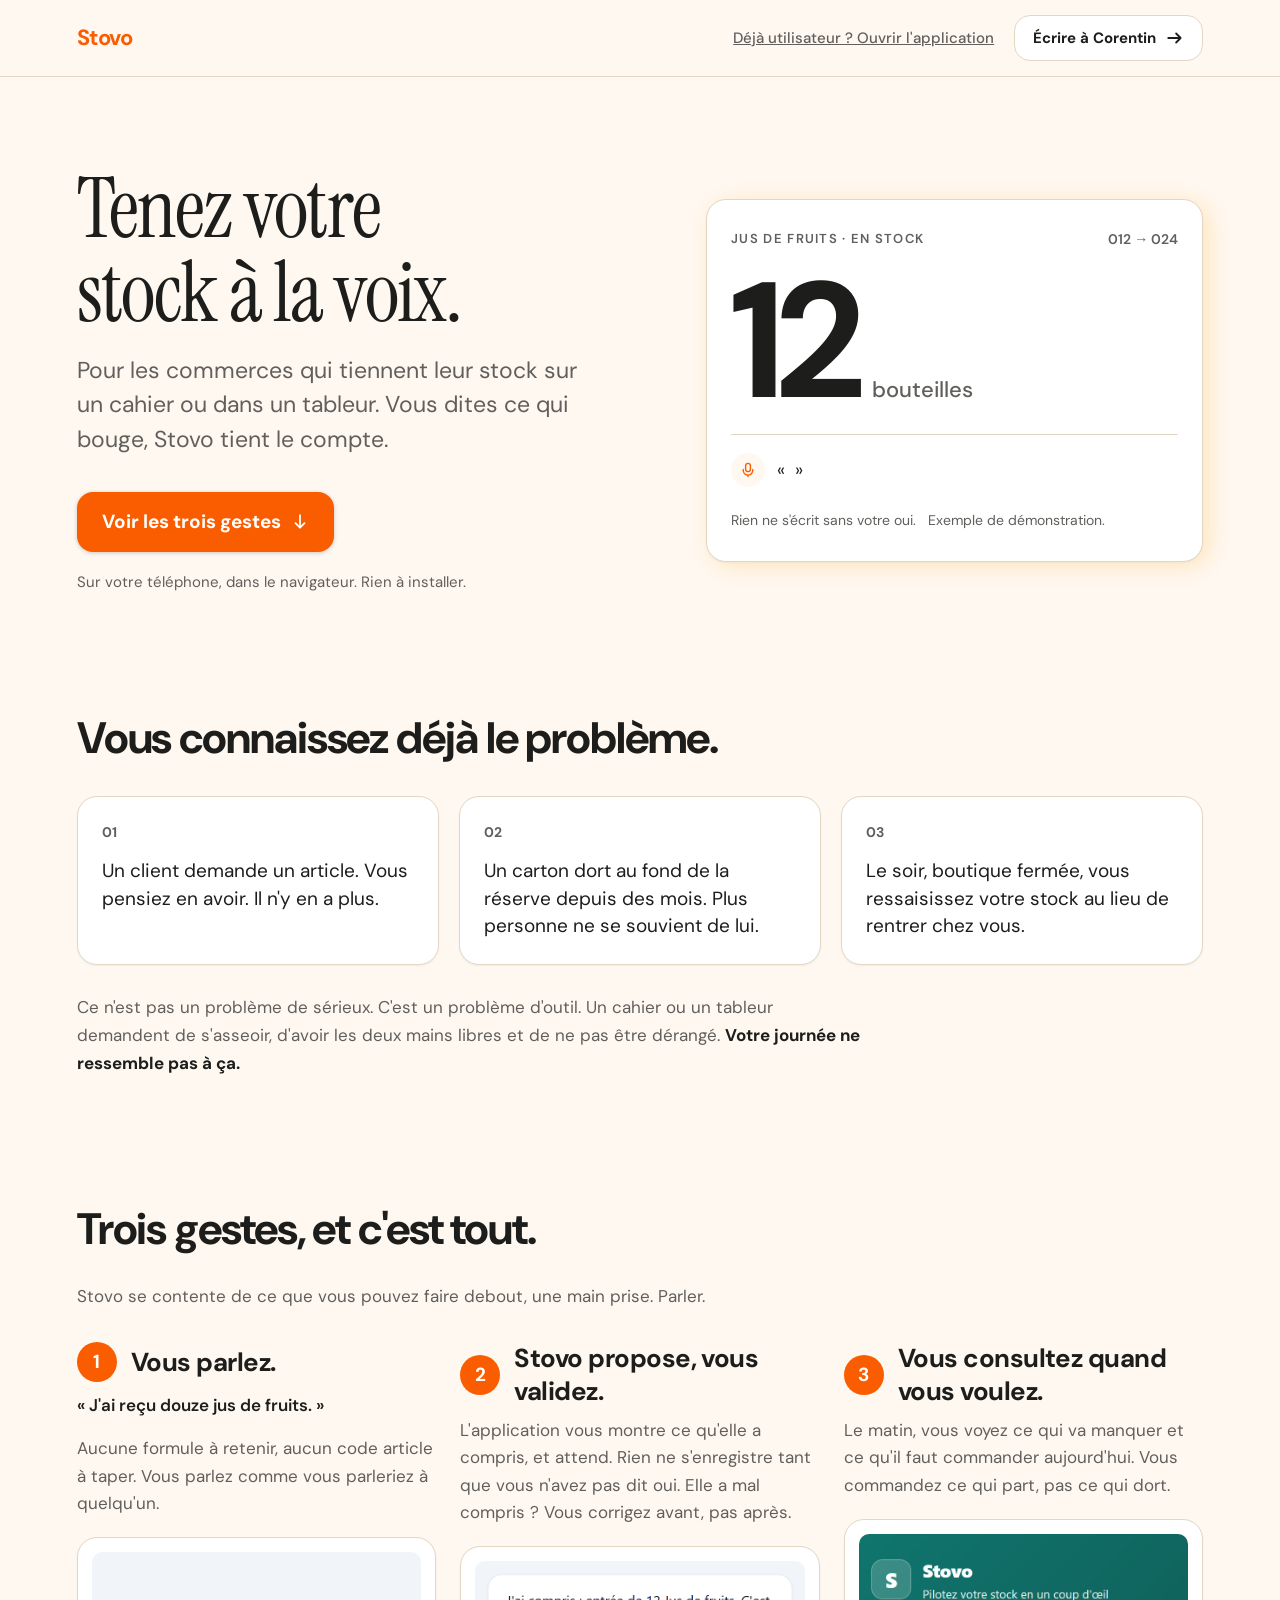
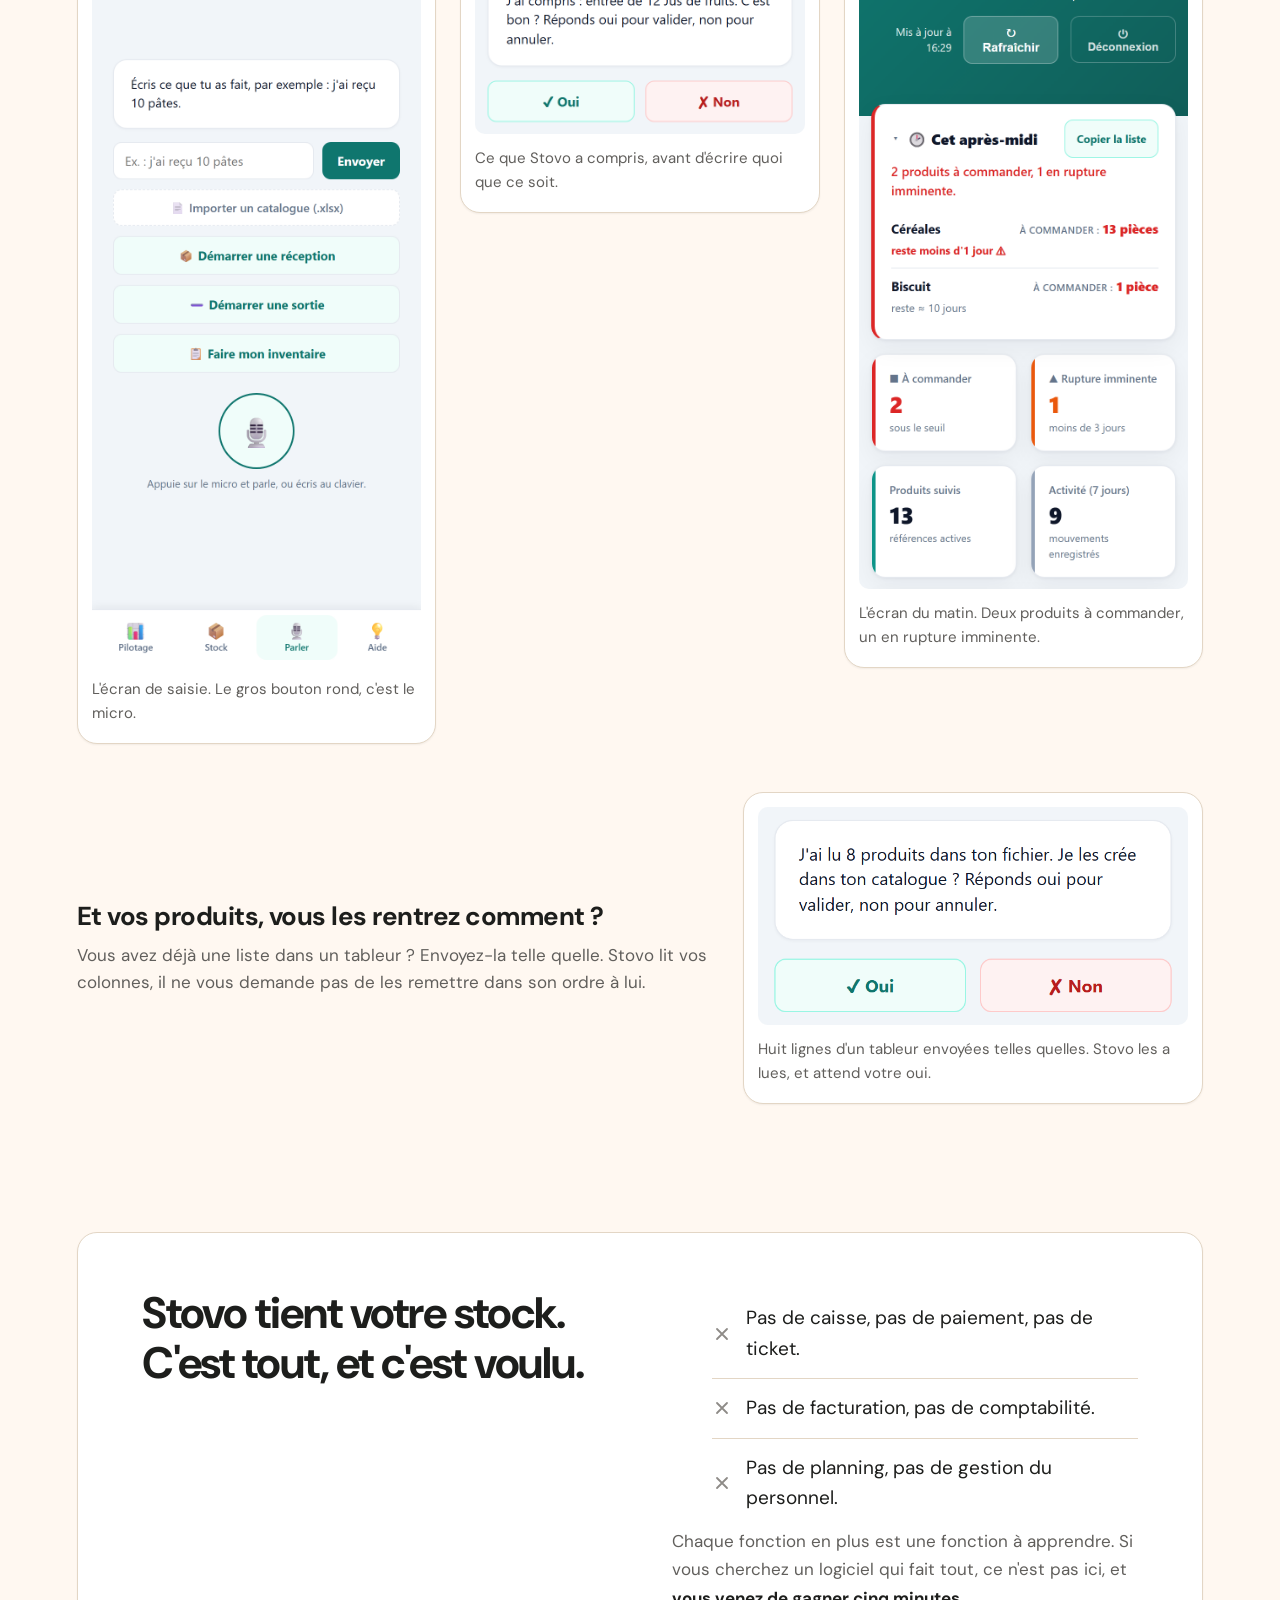
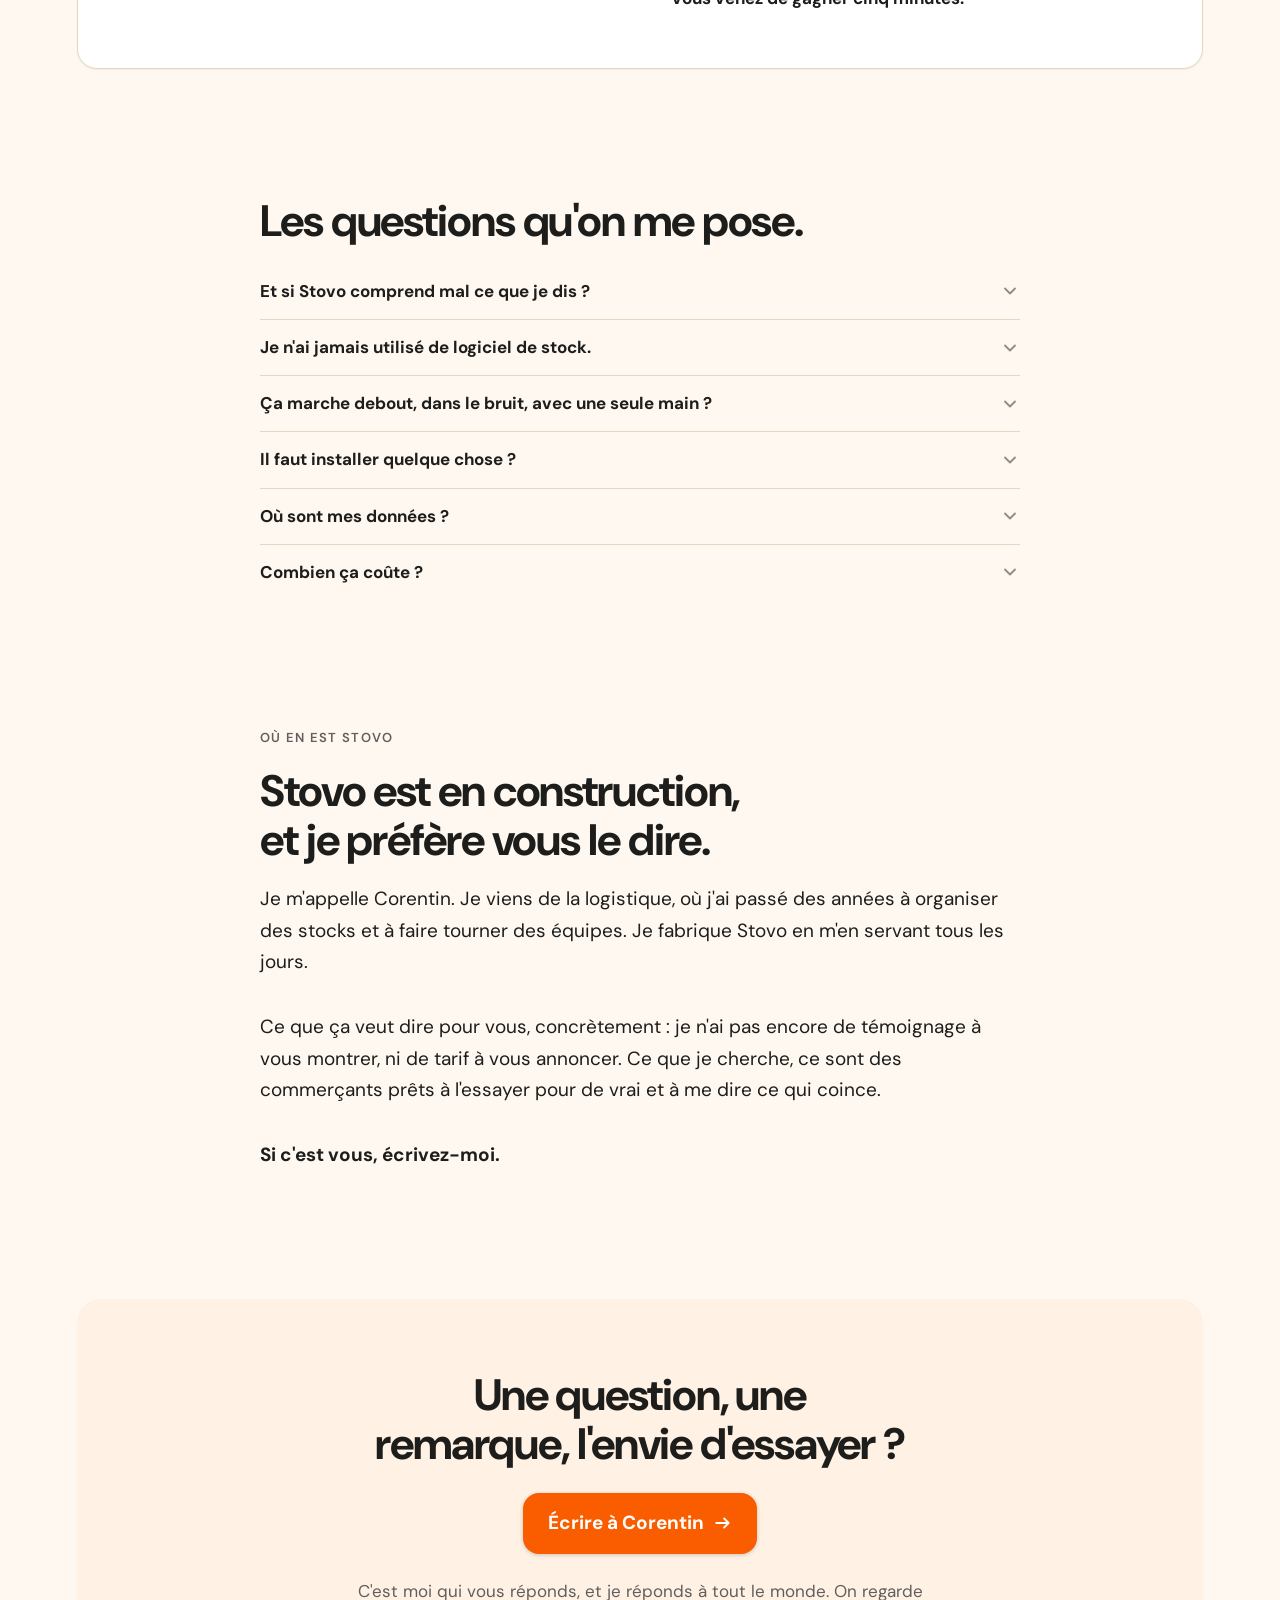
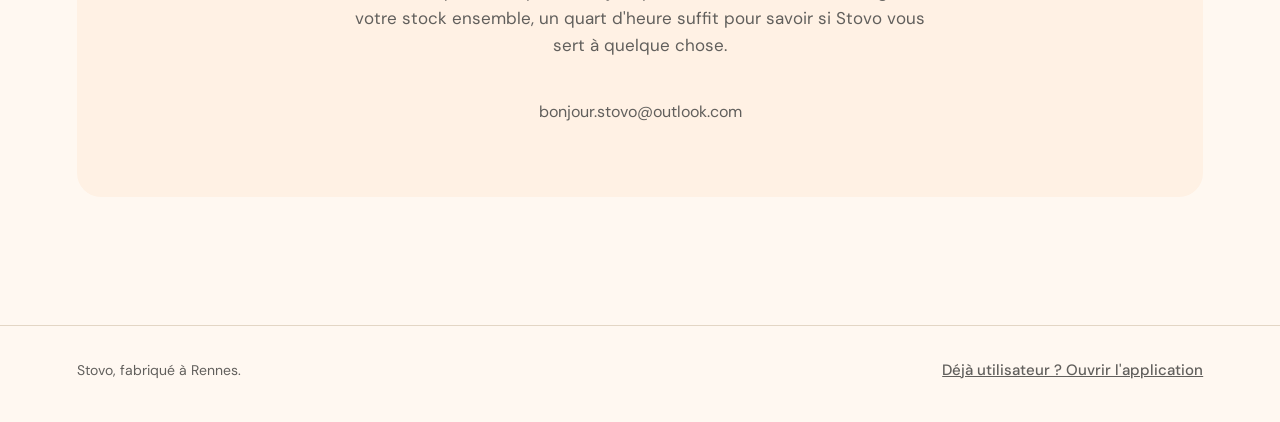
==== commit ac0fe05b: "Vitrine v3.2 : le geste zero (import d'un tableur) sous les trois gestes, avec sa capture" ====
--- a/index.html
+++ b/index.html
@@ -500,6 +500,24 @@
     .gestes{grid-template-columns:repeat(3,minmax(0,1fr)); gap:24px; align-items:start;}
   }
 
+  /* Le geste zero (import d'un tableur) : un callout hors serie apres
+     les trois gestes, pas un quatrieme geste (pas de pastille
+     numerotee). Reutilise .geste__texte/.geste__ecran/.geste__image/
+     .geste__legende definis ci-dessus. Sur bureau, texte a gauche et
+     capture a droite, bornee en largeur pour ne jamais s'etirer sur
+     toute la zone comme le ferait une grande capture plein cadre. */
+  .geste-zero{margin-top:48px;}
+
+  @media (min-width:960px){
+    .geste-zero{
+      display:grid;
+      grid-template-columns:1fr minmax(0,460px);
+      gap:32px;
+      align-items:center;
+    }
+    .geste-zero .geste__ecran{margin-top:0;}
+  }
+
   /* ================================================================
      5. CE QUE STOVO NE FAIT PAS
      ================================================================ */
@@ -843,6 +861,18 @@
         </article>
 
       </div>
+
+      <div class="geste-zero">
+        <div class="geste__texte">
+          <h3>Et vos produits, vous les rentrez comment ?</h3>
+          <p>Vous avez déjà une liste dans un tableur ? Envoyez-la telle quelle. Stovo lit vos colonnes, il ne vous demande pas de les remettre dans son ordre à lui.</p>
+        </div>
+        <figure class="geste__ecran carte">
+          <img class="geste__image" src="media/geste-0-importer.png" width="736" height="374" loading="lazy" decoding="async" alt="Bulle de confirmation de Stovo : « J'ai lu 8 produits dans ton fichier. Je les crée dans ton catalogue ? Réponds oui pour valider, non pour annuler. », avec deux boutons en dessous, Oui et Non.">
+          <figcaption class="geste__legende">Huit lignes d'un tableur envoyées telles quelles. Stovo les a lues, et attend votre oui.</figcaption>
+        </figure>
+      </div>
+
     </div>
   </section>
 
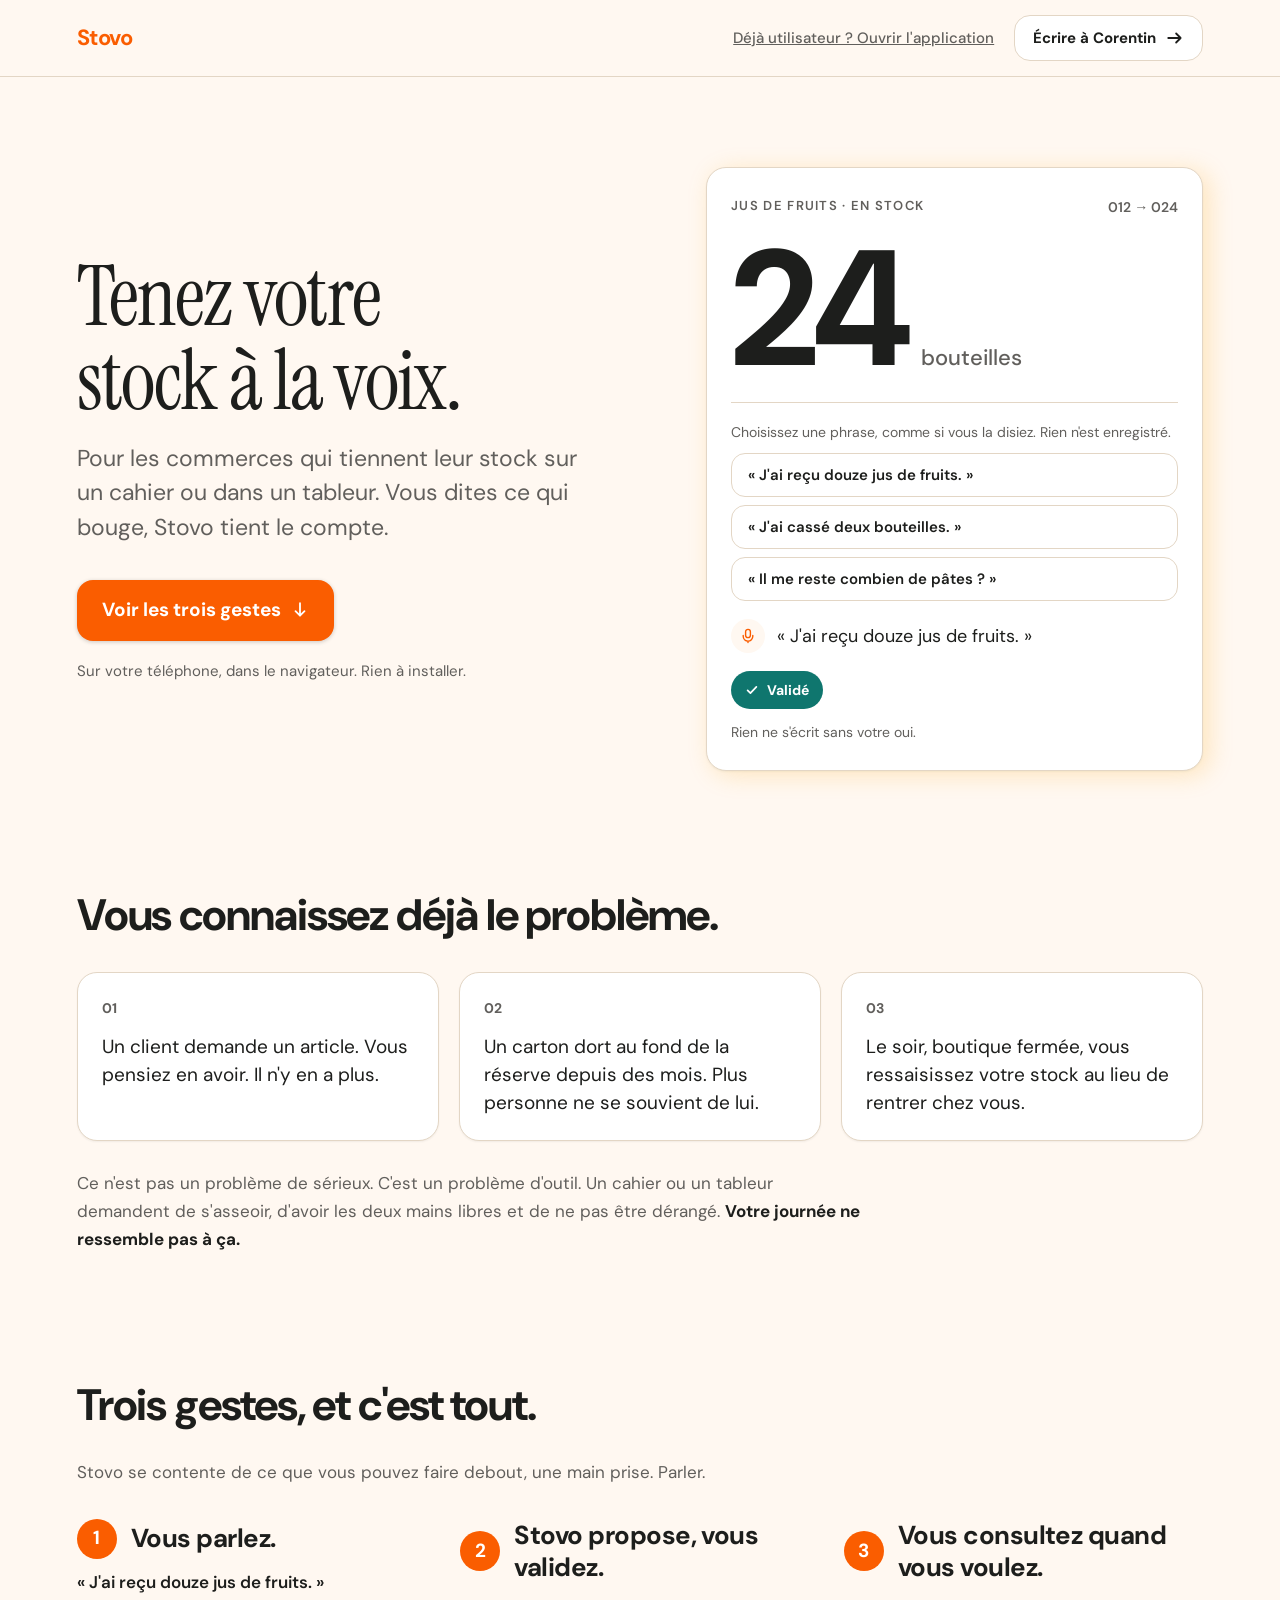
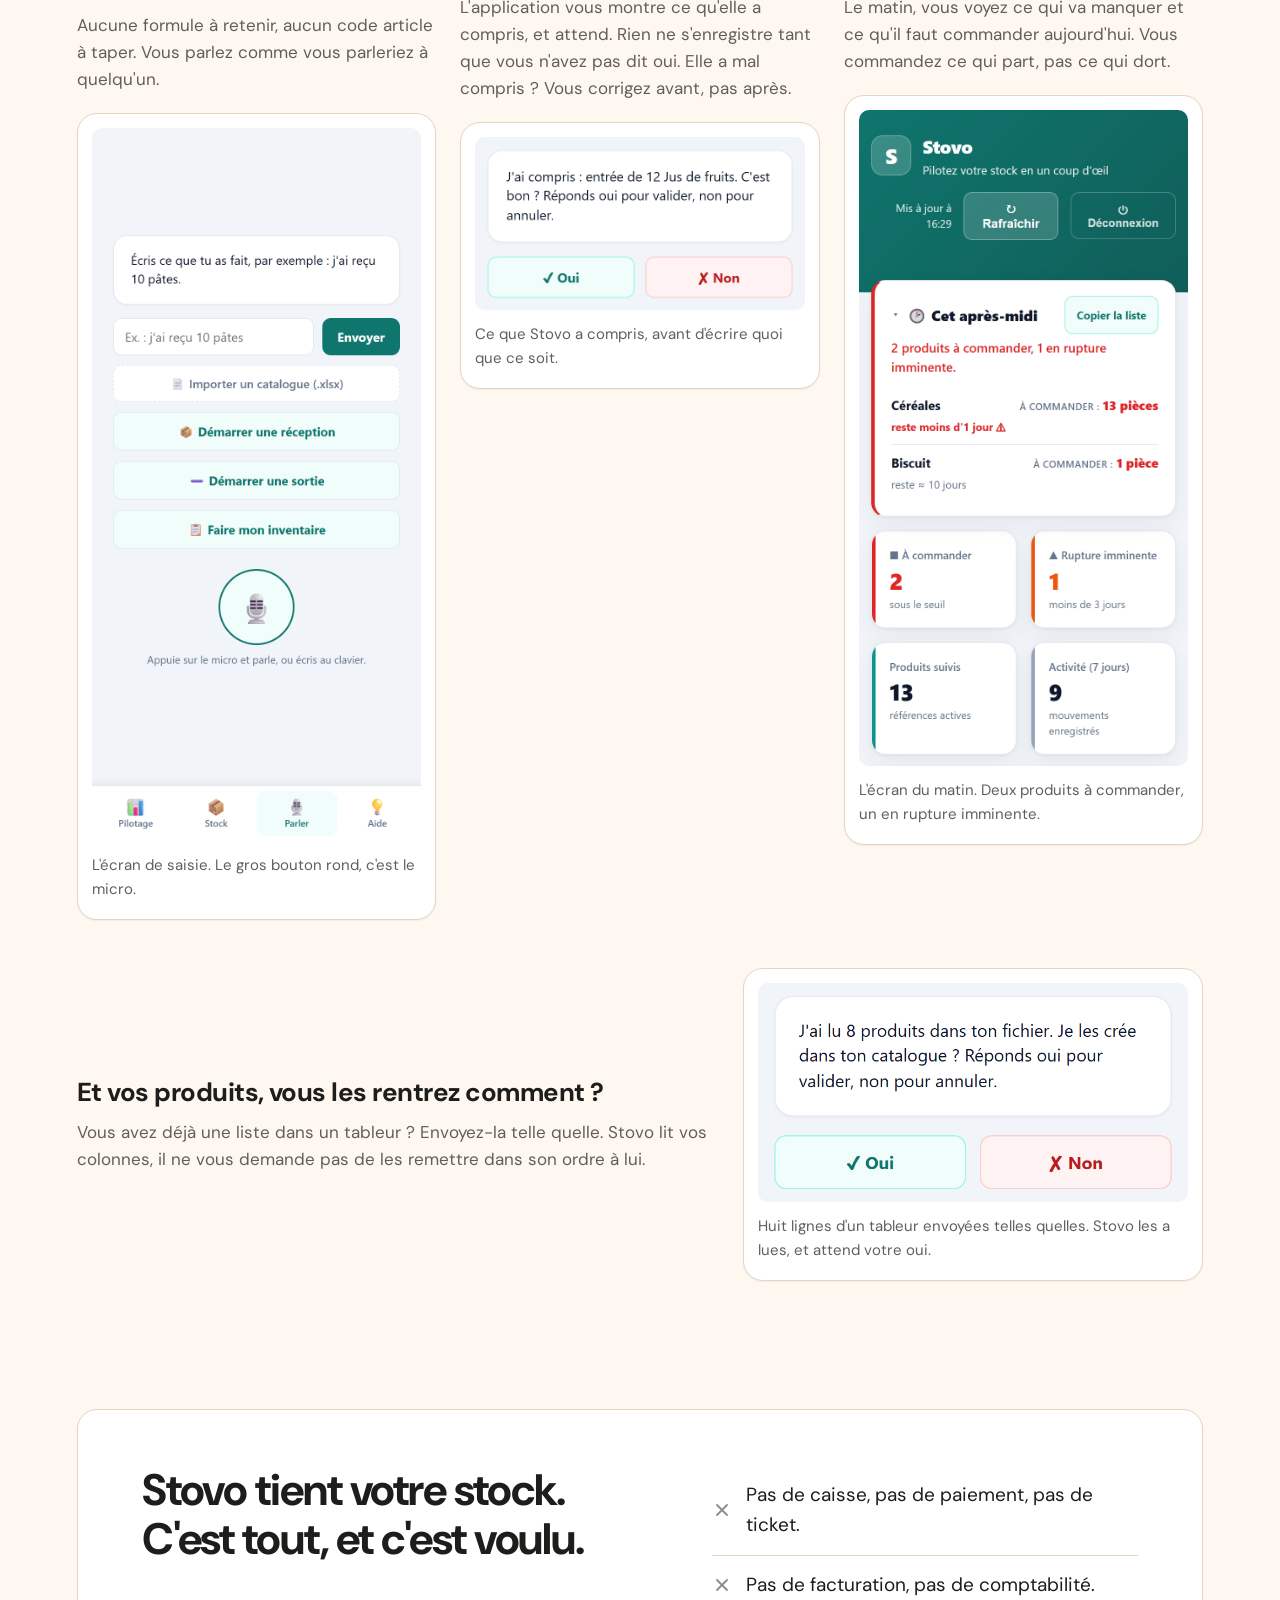
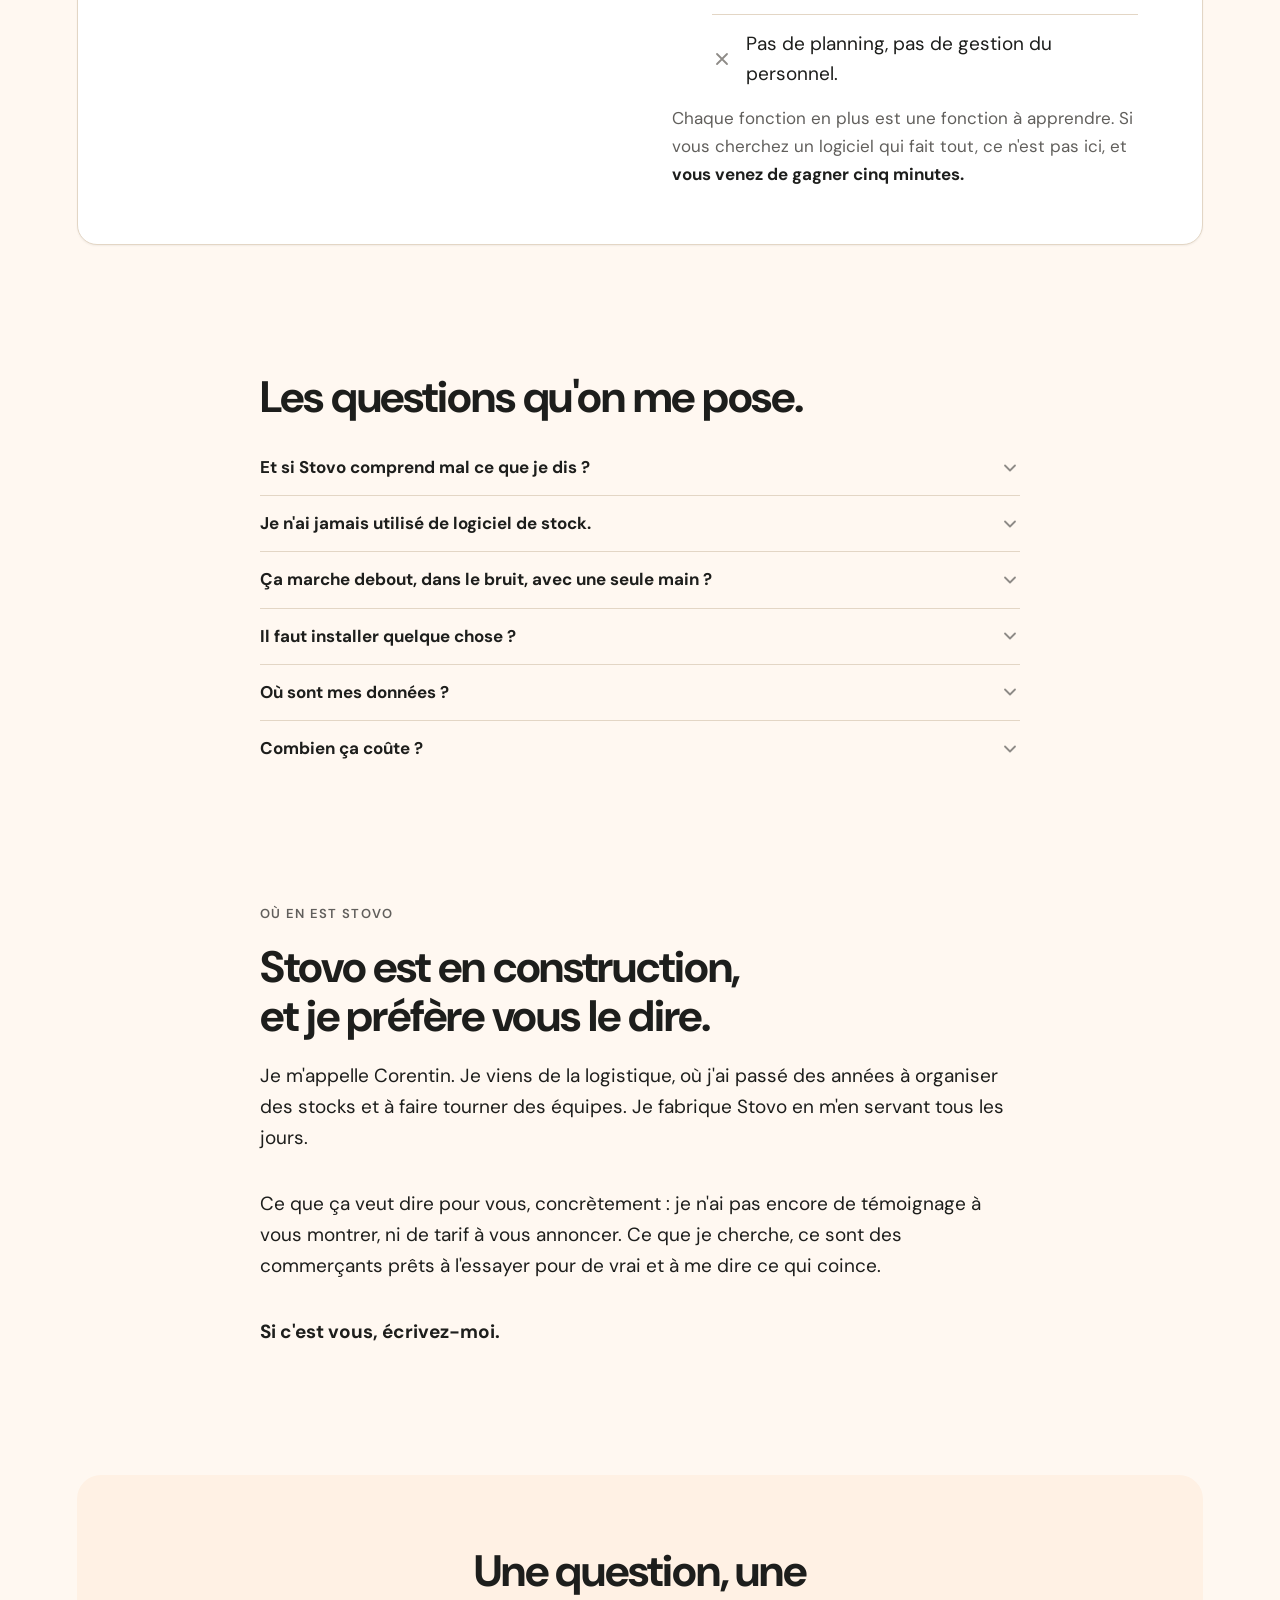
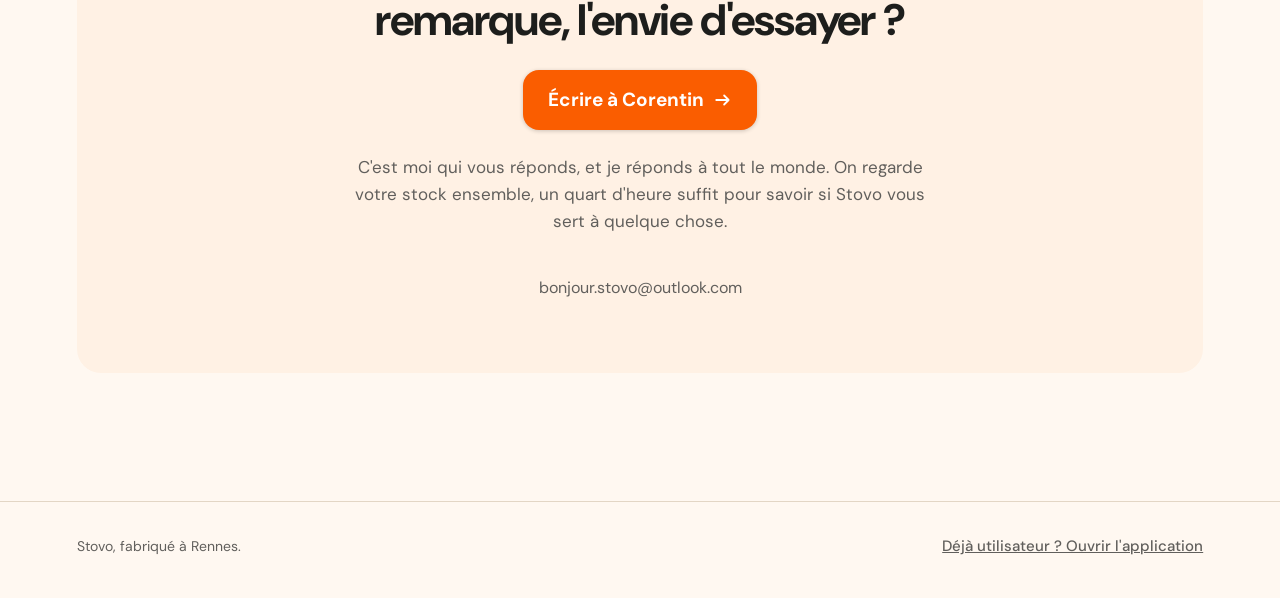
==== commit ce88e1a3: "Vitrine v3.3 : la carte compteur devient une démo jouable (trois phrases, Oui/Non, tour automatique " ====
--- a/index.html
+++ b/index.html
@@ -96,6 +96,10 @@
      change (compteur, trace, numeros de constat). */
   .num{font-variant-numeric:tabular-nums;}
 
+  /* Premiers <button> de la page (la demo jouable du compteur) :
+     reinitialisation minimale, le reste vient des classes de la carte. */
+  button{font-family:inherit; cursor:pointer;}
+
   /* ---------- Gabarit ---------- */
   .zone{
     max-width:1440px;
@@ -324,7 +328,7 @@
     text-transform:uppercase;
     color:var(--gris);
   }
-  .compteur__trace{font-size:14px; font-weight:600; color:var(--gris);}
+  .compteur__trace{font-size:14px; font-weight:600; color:var(--gris); white-space:nowrap;}
 
   .compteur__valeur{
     display:flex;
@@ -404,7 +408,63 @@
     font-size:14px;
     border-radius:999px;
   }
-  .compteur__promesse{font-size:14px; color:var(--gris);}
+  /* Toujours seule sur sa ligne, sous la pastille ou les boutons Oui/Non
+     (planches demo-jouable, section 2.6 de la consigne) : flex-basis:100%
+     l'empeche de se ranger a cote d'eux quand la largeur le permettrait. */
+  .compteur__promesse{font-size:14px; color:var(--gris); flex-basis:100%;}
+
+  /* ---------- Le choix (demo jouable, NOUVEAU) ----------
+     Cache par defaut dans le HTML : sans JavaScript, personne ne peut
+     choisir de phrase, la carte reste celle d'aujourd'hui. C'est le
+     script qui revele ce bloc au demarrage. */
+  .compteur__choix{display:flex; flex-direction:column; gap:10px;}
+  .compteur__choix-intro{font-size:14px; color:var(--gris);}
+  .compteur__phrases{display:flex; flex-direction:column; gap:8px;}
+  .compteur__phrase{
+    display:flex;
+    align-items:center;
+    min-height:44px;
+    padding:10px 16px;
+    font-size:15px;
+    font-weight:600;
+    color:var(--encre);
+    background:var(--carte);
+    border:1.5px solid var(--filet);
+    border-radius:14px;
+    text-align:left;
+  }
+  /* La phrase en train d'etre dite : creme + bordure encre. Elle reste
+     ainsi pendant l'ecriture et l'attente de reponse, jusqu'a ce qu'un
+     Oui, un Non ou une question soit resolu (section 3 de la consigne). */
+  .compteur__phrase[aria-pressed="true"]{background:var(--creme); border-color:var(--encre);}
+  .compteur__phrase:disabled{opacity:.55; cursor:default;}
+
+  /* Le corps de la dictee (guillemets + texte + curseur) : encre des
+     qu'une phrase se dit, gris chaud au repos (--repos), seul usage de
+     --gris-clair comme texte courant tolere par la regle 3 de DESIGN.md,
+     parce qu'il n'y a alors aucun mot, juste le decor des guillemets. */
+  .compteur__dictee-corps{color:var(--encre);}
+  .compteur__dictee-corps--repos{color:var(--gris-clair);}
+  .compteur__dictee-corps--repos .compteur__curseur{opacity:1;}
+
+  /* Oui / Non : le gabarit .bouton existant, avec le padding propre a
+     la carte (12px/22px plutot que 14px/24px ailleurs sur la page). */
+  .compteur__validation .bouton{padding:12px 22px;}
+  .compteur__non{
+    color:var(--encre);
+    background:var(--carte);
+    border:1.5px solid var(--filet);
+    font-size:17px;
+  }
+
+  /* Pastilles a contour (refus, question) : meme gabarit que la
+     pastille Validee, sans le fond teal, refuser n'est pas une erreur. */
+  .compteur__pastille--contour{
+    background:var(--carte);
+    color:var(--encre);
+    border:1.5px solid var(--filet);
+    padding:7px 14px;
+  }
 
   /* ================================================================
      2. LE PROBLEME
@@ -665,7 +725,7 @@
   /* ================================================================
      ACCESSIBILITE
      ================================================================ */
-  a:focus-visible{
+  a:focus-visible, .compteur button:focus-visible{
     outline:3px solid var(--valide);
     outline-offset:3px;
   }
@@ -745,20 +805,41 @@
         Repli sans JavaScript : la carte est ecrite EN DUR a son etat
         final (24, validee). Si le script echoue, le premier ecran
         montre quand meme un compteur juste, la phrase dictee et la
-        pastille validee.
+        pastille validee (jamais cachee dans le HTML, seul le bloc
+        "choix" ci-dessous l'est : sans script, rien n'est jouable).
+
+        Demo jouable (M2, 2026-08-22) : le bloc "choix" laisse le
+        visiteur dire une des trois phrases a la place de Stovo. Voir
+        le script en bas de page pour le detail des etats.
       -->
       <div class="compteur carte carte--chaude" id="compteur">
         <div class="compteur__tete">
-          <span class="compteur__label">Jus de fruits &middot; en stock</span>
+          <span class="compteur__label" id="produit-label">Jus de fruits &middot; en stock</span>
           <span class="compteur__trace num" id="trace">012 &rarr; 024</span>
         </div>
 
         <div class="compteur__valeur">
           <span class="compteur__cible num" id="valeur">24</span>
-          <span class="compteur__unite">bouteilles</span>
+          <span class="compteur__unite" id="produit-unite">bouteilles</span>
         </div>
 
         <div class="compteur__separateur" aria-hidden="true"></div>
+
+        <!--
+          Le choix, NOUVEAU (demo jouable, M2). Cache dans le HTML :
+          sans JavaScript, personne ne peut choisir une phrase, la carte
+          reste celle d'aujourd'hui (24, validee, "Exemple de
+          demonstration."). C'est le script qui revele ce bloc et
+          masque cette mention au demarrage.
+        -->
+        <div class="compteur__choix" id="choix" hidden>
+          <p class="compteur__choix-intro">Choisissez une phrase, comme si vous la disiez. Rien n'est enregistré.</p>
+          <div class="compteur__phrases">
+            <button type="button" class="compteur__phrase" id="phrase-0" aria-pressed="false">&laquo;&nbsp;J'ai reçu douze jus de fruits.&nbsp;&raquo;</button>
+            <button type="button" class="compteur__phrase" id="phrase-1" aria-pressed="false">&laquo;&nbsp;J'ai cassé deux bouteilles.&nbsp;&raquo;</button>
+            <button type="button" class="compteur__phrase" id="phrase-2" aria-pressed="false">&laquo;&nbsp;Il me reste combien de pâtes ?&nbsp;&raquo;</button>
+          </div>
+        </div>
 
         <p class="compteur__dictee" id="dictee">
           <span class="compteur__micro-rond" aria-hidden="true">
@@ -767,18 +848,37 @@
               <path d="M3.2 7.4v.9a4.8 4.8 0 0 0 9.6 0v-.9M8 13.1v1.5" stroke="currentColor" stroke-width="1.4" stroke-linecap="round"/>
             </svg>
           </span>
-          <span>&laquo;&nbsp;<span id="dictee-texte">J'ai reçu douze jus de fruits.</span><span class="compteur__dictee-fin">&nbsp;&raquo;<span class="compteur__curseur"></span></span></span>
+          <span class="compteur__dictee-corps" id="dictee-corps">&laquo;&nbsp;<span id="dictee-texte">J'ai reçu douze jus de fruits.</span><span class="compteur__dictee-fin">&nbsp;&raquo;<span class="compteur__curseur"></span></span></span>
         </p>
 
-        <div class="compteur__validation">
-          <span class="compteur__pastille" id="pastille-validee" hidden>
+        <div class="compteur__validation" id="reponse" aria-live="polite">
+          <button type="button" class="bouton bouton--flamme" id="btn-oui" hidden>
+            <svg width="14" height="14" viewBox="0 0 16 16" fill="none" aria-hidden="true" focusable="false">
+              <path d="M3 8.5l3.2 3L13 4.5" stroke="currentColor" stroke-width="2" stroke-linecap="round" stroke-linejoin="round"/>
+            </svg>
+            Oui
+          </button>
+          <button type="button" class="bouton compteur__non" id="btn-non" hidden>Non, je corrige</button>
+          <span class="compteur__pastille" id="pastille-validee">
             <svg width="14" height="14" viewBox="0 0 16 16" fill="none" aria-hidden="true" focusable="false">
               <path d="M3 8.5l3.2 3L13 4.5" stroke="currentColor" stroke-width="2" stroke-linecap="round" stroke-linejoin="round"/>
             </svg>
             Validé
           </span>
-          <span class="compteur__promesse">Rien ne s'écrit sans votre oui.</span>
-          <span class="compteur__promesse">Exemple de démonstration.</span>
+          <span class="compteur__pastille compteur__pastille--contour" id="pastille-refusee" hidden>
+            <svg width="14" height="14" viewBox="0 0 16 16" fill="none" aria-hidden="true" focusable="false">
+              <path d="M6.5 4.5L3 8l3.5 3.5M3 8h7a3 3 0 0 1 0 6" stroke="currentColor" stroke-width="1.8" stroke-linecap="round" stroke-linejoin="round"/>
+            </svg>
+            Rien n'a été écrit
+          </span>
+          <span class="compteur__pastille compteur__pastille--contour" id="pastille-question" hidden>
+            <svg width="14" height="14" viewBox="0 0 16 16" fill="none" aria-hidden="true" focusable="false">
+              <path d="M2.5 3.5h11v7h-6l-3 2.5v-2.5h-2z" stroke="currentColor" stroke-width="1.6" stroke-linejoin="round"/>
+            </svg>
+            Stovo répond
+          </span>
+          <span class="compteur__promesse" id="promesse">Rien ne s'écrit sans votre oui.</span>
+          <span class="compteur__promesse" id="mention-demo">Exemple de démonstration.</span>
         </div>
       </div>
 
@@ -1021,132 +1121,383 @@
 
 <script>
 /* ==================================================================
-   LE COMPTEUR DU PREMIER ECRAN
-
-   Un seul moment anime sur toute la page, transpose de la vitrine
-   precedente : on parle, la carte PROPOSE en gris chaud, on valide,
-   la valeur se stabilise en encre et la pastille Validee apparait.
-
-   Le repli sans JavaScript est l'etat final (24, valide) : la carte
-   reste juste et lisible si le script ne s'execute pas.
+   LE COMPTEUR DU PREMIER ECRAN : LA DEMO JOUABLE (M2, 2026-08-22)
+
+   Le visiteur choisit une des trois phrases (comme s'il la disait),
+   la carte l'ecrit lettre par lettre, puis reagit exactement comme
+   l'application : une proposition en gris chaud suivie d'un Oui/Non
+   pour un mouvement de stock, ou une reponse directe pour une
+   question. Rien n'est jamais ecrit "pour de vrai", c'est une demo.
+
+   Un seul geste anime se joue tout seul a l'arrivee sur l'ecran, puis
+   la carte attend le visiteur (WCAG 2.2.2 : pas de mouvement
+   automatique sans fin). Un clic sur une phrase, a tout moment,
+   annule ce tour et joue la phrase choisie : le visiteur gagne
+   toujours.
+
+   Le repli sans JavaScript est ecrit en dur dans le HTML : la carte
+   affiche son etat final (24, validee), et le bloc "choix" reste
+   cache, personne ne peut y jouer sans script.
    ================================================================== */
 (function(){
   'use strict';
 
   var compteur    = document.getElementById('compteur');
+  var label       = document.getElementById('produit-label');
+  var unite       = document.getElementById('produit-unite');
+  var trace       = document.getElementById('trace');
+  var valeur      = document.getElementById('valeur');
   var dictee      = document.getElementById('dictee');
+  var dicteeCorps = document.getElementById('dictee-corps');
   var texteDictee = document.getElementById('dictee-texte');
-  var valeur      = document.getElementById('valeur');
-  var pastille    = document.getElementById('pastille-validee');
+  var choix       = document.getElementById('choix');
+  var mentionDemo = document.getElementById('mention-demo');
+  var promesse    = document.getElementById('promesse');
+  var btnOui      = document.getElementById('btn-oui');
+  var btnNon      = document.getElementById('btn-non');
+  var pastilleValidee  = document.getElementById('pastille-validee');
+  var pastilleRefusee  = document.getElementById('pastille-refusee');
+  var pastilleQuestion = document.getElementById('pastille-question');
+  var phraseBoutons    = document.querySelectorAll('.compteur__phrase');
   if(!compteur) return;
 
-  var PHRASE = "J'ai reçu douze jus de fruits.";
-  var REPOS  = '12';
-  var APRES  = '24';
+  /* ---------- Les trois phrases jouables (section 3 de la consigne) ---------- */
+  var PRODUIT_JUS   = { label: "Jus de fruits · en stock", unite: 'bouteilles' };
+  var PRODUIT_PATES = { label: "Pâtes · en stock", unite: 'paquets' };
+
+  var PHRASES = [
+    {
+      texte: "J'ai reçu douze jus de fruits.",
+      type: 'mouvement',
+      produit: PRODUIT_JUS,
+      effet: function(j){ return j + 12; }
+    },
+    {
+      texte: "J'ai cassé deux bouteilles.",
+      type: 'mouvement',
+      produit: PRODUIT_JUS,
+      effet: function(j){ return Math.max(0, j - 2); }
+    },
+    {
+      texte: 'Il me reste combien de pâtes ?',
+      type: 'question',
+      produit: PRODUIT_PATES,
+      valeur: 8
+    }
+  ];
+
+  var TEXTE_PROMESSE = "Rien ne s'écrit sans votre oui.";
+  var TEXTE_CORRIGER = 'Vous corrigez, puis vous le redites.';
+  var TEXTE_REPONDU  = "Rien à valider, le stock n'a pas bougé.";
+
+  /* Trois chiffres, comme la trace d'aujourd'hui ("012 → 024"). */
+  function pad3(n){
+    var s = String(n);
+    while(s.length < 3){ s = '0' + s; }
+    return s;
+  }
 
   function afficherValeur(v, propose){
     valeur.textContent = v;
     valeur.classList.toggle('compteur__cible--propose', !!propose);
   }
 
-  function afficherPastille(visible){
-    pastille.hidden = !visible;
-  }
-
-  var doux = window.matchMedia('(prefers-reduced-motion: reduce)');
-
-  /* Sans animation demandee : l'etat final, tout de suite, sans boucle. */
-  if(doux.matches){
-    afficherValeur(APRES, false);
-    texteDictee.textContent = PHRASE;
-    afficherPastille(true);
-    return;
-  }
-
   var minuteurs = [];
   function plusTard(fn, ms){ minuteurs.push(setTimeout(fn, ms)); }
   function toutAnnuler(){ minuteurs.forEach(clearTimeout); minuteurs = []; }
 
-  /* La carte joue sa mesure deux fois, puis se STABILISE sur l'etat
-     final. WCAG 2.2.2 demande un moyen d'arreter tout mouvement
-     automatique de plus de 5 secondes ; une boucle sans fin n'en offre
-     aucun. Un vrai compteur affiche sa derniere mesure, il ne se
-     rembobine pas. */
-  var TOURS_MAX = 2;
-  var tour = 0;
-
-  function cycle(){
+  /* ---------- Les boutons phrase : lequel se dit, lesquels attendent ---------- */
+  function marquerPhraseActive(index){
+    phraseBoutons.forEach(function(bouton, i){
+      bouton.setAttribute('aria-pressed', i === index ? 'true' : 'false');
+    });
+  }
+  function neutraliserPhrases(){
+    phraseBoutons.forEach(function(bouton){ bouton.setAttribute('aria-pressed', 'false'); });
+  }
+  function basculerDesactivation(desactiver){
+    phraseBoutons.forEach(function(bouton){ bouton.disabled = desactiver; });
+  }
+
+  /* ---------- La zone reponse (aria-live) : un seul etat a la fois ---------- */
+  var reponseActuelle = 'promesse';
+  function masquerReponses(){
+    btnOui.hidden = true;
+    btnNon.hidden = true;
+    pastilleValidee.hidden = true;
+    pastilleRefusee.hidden = true;
+    pastilleQuestion.hidden = true;
+  }
+  function afficherReponsePromesseSeule(){
+    masquerReponses();
+    promesse.hidden = false;
+    promesse.textContent = TEXTE_PROMESSE;
+    reponseActuelle = 'promesse';
+  }
+  function afficherReponseProposition(){
+    masquerReponses();
+    btnOui.hidden = false;
+    btnNon.hidden = false;
+    promesse.hidden = false;
+    promesse.textContent = TEXTE_PROMESSE;
+    reponseActuelle = 'proposition';
+  }
+  function afficherReponseValidee(){
+    masquerReponses();
+    pastilleValidee.hidden = false;
+    promesse.hidden = false;
+    promesse.textContent = TEXTE_PROMESSE;
+    neutraliserPhrases();
+    reponseActuelle = 'validee';
+  }
+  function afficherReponseRefusee(){
+    masquerReponses();
+    pastilleRefusee.hidden = false;
+    promesse.hidden = false;
+    promesse.textContent = TEXTE_CORRIGER;
+    neutraliserPhrases();
+    reponseActuelle = 'refusee';
+  }
+  function afficherReponseQuestion(){
+    masquerReponses();
+    pastilleQuestion.hidden = false;
+    promesse.hidden = false;
+    promesse.textContent = TEXTE_REPONDU;
+    neutraliserPhrases();
+    reponseActuelle = 'question';
+  }
+
+  /* ---------- Le stock demontre : les jus de fruits, en bouteilles ----------
+     La valeur gravee est toujours celle que la carte affiche en encre : au
+     chargement, c'est 24 (l'etat "validee" du repli, un vrai etat gravE,
+     pas un decor). cycleAuto() rembobine jus a 12 pour rejouer l'histoire
+     12 -> 24 devant le visiteur ; si on quitte l'ecran avant que cette
+     rejoue n'aboutisse, on restaure 24, jamais 12. */
+  var jus = 24;
+  var propositionCourante = null; /* {ancien, nouveau}, en attente d'un Oui/Non */
+  var enJeu    = false;           /* un jeu (auto ou clic) a des minuteurs en cours */
+  var tourJoue = false;           /* le tour automatique a deja ete tente, une fois */
+  var dernierGrave = null;        /* le dernier ecran RESOLU (jamais une proposition) */
+
+  function graverEtatActuel(){
+    dernierGrave = {
+      label: label.textContent,
+      unite: unite.textContent,
+      valeur: valeur.textContent,
+      trace: trace.textContent,
+      dicteeTexte: texteDictee.textContent,
+      reponse: reponseActuelle,
+      jus: jus
+    };
+  }
+
+  function restaurerDernierGrave(){
+    if(!dernierGrave){ return; }
+    jus = dernierGrave.jus;
+    label.textContent = dernierGrave.label;
+    unite.textContent = dernierGrave.unite;
+    afficherValeur(dernierGrave.valeur, false);
+    trace.textContent = dernierGrave.trace;
+    texteDictee.textContent = dernierGrave.dicteeTexte;
+    dictee.removeAttribute('data-actif');
+    dicteeCorps.classList.remove('compteur__dictee-corps--repos');
+    basculerDesactivation(false);
+    if(dernierGrave.reponse === 'validee'){ afficherReponseValidee(); }
+    else if(dernierGrave.reponse === 'refusee'){ afficherReponseRefusee(); }
+    else if(dernierGrave.reponse === 'question'){ afficherReponseQuestion(); }
+    else { neutraliserPhrases(); afficherReponsePromesseSeule(); }
+  }
+
+  /* L'etat de depart : exactement le repli statique du HTML (24, validee,
+     phrase 1 dictee). Rien ne clignote avant que la carte ne se mette en
+     marche, et une capture prise a tout instant reste juste (section 4.1).
+     La trace montre l'histoire (12 -> 24) mais jus vaut deja 24 : c'est un
+     etat gravE, pas un simple decor. */
+  function poserEtatIdle(){
+    label.textContent = PRODUIT_JUS.label;
+    unite.textContent = PRODUIT_JUS.unite;
+    trace.textContent = pad3(jus - 12) + ' → ' + pad3(jus);
+    afficherValeur(jus, false);
+    texteDictee.textContent = PHRASES[0].texte;
+    dictee.removeAttribute('data-actif');
+    dicteeCorps.classList.remove('compteur__dictee-corps--repos');
+    afficherReponseValidee();
+    graverEtatActuel();
+  }
+
+  var doux = window.matchMedia('(prefers-reduced-motion: reduce)');
+
+  /* ---------- Resoudre une phrase, une fois qu'elle est ecrite ---------- */
+  function resoudre(phrase, options){
+    if(phrase.type === 'question'){
+      label.textContent = phrase.produit.label;
+      unite.textContent = phrase.produit.unite;
+      trace.textContent = pad3(phrase.valeur);
+      afficherValeur(phrase.valeur, false);
+      afficherReponseQuestion();
+      graverEtatActuel();
+      enJeu = false;
+      return;
+    }
+
+    var ancien  = jus;
+    var nouveau = phrase.effet(jus);
+    propositionCourante = { ancien: ancien, nouveau: nouveau };
+    label.textContent = phrase.produit.label;
+    unite.textContent = phrase.produit.unite;
+    trace.textContent = pad3(ancien) + ' → ' + pad3(nouveau);
+    afficherValeur(nouveau, true);
+    afficherReponseProposition();
+
+    /* Le tour automatique se valide lui-meme 1500 ms plus tard
+       (section 4.2) ; un clic du visiteur attend son Oui ou son Non. */
+    if(options && options.auto){
+      plusTard(function(){ valider(); }, 1500);
+    } else {
+      enJeu = false;
+    }
+  }
+
+  /* ---------- Jouer une phrase : au clic, ou dans le tour automatique ---------- */
+  function jouerPhrase(index, options){
+    options = options || {};
     toutAnnuler();
-
-    /* 1. Repos */
-    afficherValeur(REPOS, false);
+    enJeu = true;
+    propositionCourante = null;
+
+    var phrase = PHRASES[index];
+    marquerPhraseActive(index);
+    afficherReponsePromesseSeule();
+    dicteeCorps.classList.remove('compteur__dictee-corps--repos');
+
+    /* Avant meme que la phrase ne s'ecrive, la tete de la carte bascule
+       deja sur le bon produit et sa valeur courante (planche EtatDictee) :
+       seuls la fleche de la trace et le gris de la valeur proposee
+       arrivent apres, une fois la phrase resolue. */
+    label.textContent = phrase.produit.label;
+    unite.textContent = phrase.produit.unite;
+    if(phrase.type === 'question'){
+      trace.textContent = pad3(phrase.valeur);
+      afficherValeur(phrase.valeur, false);
+    } else {
+      trace.textContent = pad3(jus);
+      afficherValeur(jus, false);
+    }
+
+    /* Mouvement reduit : le resultat tout de suite, sans lettre par
+       lettre (section 4.6). */
+    if(doux.matches){
+      dictee.removeAttribute('data-actif');
+      texteDictee.textContent = phrase.texte;
+      resoudre(phrase, options);
+      return;
+    }
+
+    /* Pendant l'ecriture, les trois phrases sont desactivees : on
+       n'empile pas deux dictees (section 4.4). */
+    basculerDesactivation(true);
+    dictee.setAttribute('data-actif', '');
+    texteDictee.textContent = '';
+    var i = 0;
+    (function frappe(){
+      if(i > phrase.texte.length){
+        dictee.removeAttribute('data-actif');
+        basculerDesactivation(false);
+        resoudre(phrase, options);
+        return;
+      }
+      texteDictee.textContent = phrase.texte.slice(0, i);
+      i++;
+      plusTard(frappe, 42);
+    })();
+  }
+
+  function valider(){
+    toutAnnuler();
+    if(propositionCourante){ jus = propositionCourante.nouveau; }
+    afficherValeur(jus, false);
+    afficherReponseValidee();
+    graverEtatActuel();
+    propositionCourante = null;
+    enJeu = false;
+  }
+
+  function refuser(){
+    toutAnnuler();
+    if(propositionCourante){
+      afficherValeur(propositionCourante.ancien, false);
+      trace.textContent = pad3(propositionCourante.ancien);
+    }
+    afficherReponseRefusee();
+    graverEtatActuel();
+    propositionCourante = null;
+    enJeu = false;
+  }
+
+  /* ---------- Le tour automatique : phrase 1, une seule fois ----------
+     jus vaut deja 24 (etat gravE de depart) : on le rembobine a 12 pour
+     rejouer l'histoire devant le visiteur, exactement comme au tout
+     premier jour. Si la carte quitte l'ecran avant que jouerPhrase(0)
+     n'ait valide, restaurerDernierGrave() remet jus a 24. */
+  function cycleAuto(){
+    toutAnnuler();
+    jus = 12;
+    label.textContent = PRODUIT_JUS.label;
+    unite.textContent = PRODUIT_JUS.unite;
+    trace.textContent = pad3(jus);
+    afficherValeur(jus, false);
     texteDictee.textContent = '';
     dictee.removeAttribute('data-actif');
-    afficherPastille(false);
-
-    /* 2. Ecoute : la phrase s'ecrit */
+    dicteeCorps.classList.add('compteur__dictee-corps--repos');
+    afficherReponsePromesseSeule();
+
     plusTard(function(){
-      dictee.setAttribute('data-actif','');
-      var i = 0;
-      (function frappe(){
-        if(i > PHRASE.length) return;
-        texteDictee.textContent = PHRASE.slice(0, i);
-        i++;
-        plusTard(frappe, 42);
-      })();
+      jouerPhrase(0, { auto: true });
     }, 900);
-
-    /* 3. Proposition : la valeur apparait en gris chaud, pas encore validee */
-    plusTard(function(){
-      dictee.removeAttribute('data-actif');
-      afficherValeur(APRES, true);
-    }, 900 + PHRASE.length * 42 + 550);
-
-    /* 4. Validation : la valeur se stabilise en encre, la pastille arrive */
-    plusTard(function(){
-      afficherValeur(APRES, false);
-      afficherPastille(true);
-      tour++;
-    }, 900 + PHRASE.length * 42 + 550 + 1500);
-
-    /* 5. Reprise, tant que le nombre de tours n'est pas atteint. Au-dela,
-       la carte reste sur sa derniere mesure. */
-    plusTard(function(){
-      if(tour < TOURS_MAX){ cycle(); }
-    }, 900 + PHRASE.length * 42 + 550 + 1500 + 4200);
-  }
-
-  /* Etat de depart : la derniere mesure, comme le repli statique du HTML.
-     Ainsi rien ne clignote avant que la carte ne se mette en marche, et
-     une capture prise a n'importe quel instant reste parlante. */
-  function poserEtatFinal(){
-    afficherValeur(APRES, false);
-    texteDictee.textContent = PHRASE;
-    afficherPastille(true);
-  }
-  poserEtatFinal();
-
-  /* On ne fait tourner la carte que lorsqu'elle est reellement a
-     l'ecran : rien ne s'anime dans un onglet qu'on ne regarde pas. */
-  var enMarche = false;
+  }
+
+  /* ---------- Les gestes du visiteur ---------- */
+  phraseBoutons.forEach(function(bouton, index){
+    bouton.addEventListener('click', function(){
+      tourJoue = true; /* un choix manuel remplace le tour, qui ne se relance plus */
+      jouerPhrase(index, { auto: false });
+    });
+  });
+  btnOui.addEventListener('click', valider);
+  btnNon.addEventListener('click', refuser);
+
+  /* ---------- Demarrage : la carte se revele, jouable, des le script ---------- */
+  poserEtatIdle();
+  choix.hidden = false;
+  mentionDemo.hidden = true;
+
+  /* Mouvement reduit : tout est deja jouable au clic, aucun tour
+     automatique (section 4.6). */
+  if(doux.matches){ return; }
+
+  /* Le tour ne se joue que si la carte est reellement a l'ecran, et une
+     seule fois (WCAG 2.2.2). Le quitter en cours de route annule les
+     minuteurs et repose le dernier etat gravE, jamais une proposition
+     en gris (section 4.5). */
   if('IntersectionObserver' in window){
     var guetteur = new IntersectionObserver(function(entrees){
       entrees.forEach(function(e){
-        if(e.isIntersecting && !enMarche && tour < TOURS_MAX){
-          enMarche = true;
-          cycle();
-        } else if(!e.isIntersecting && enMarche){
-          enMarche = false;
+        if(e.isIntersecting && !tourJoue && !enJeu){
+          tourJoue = true;
+          enJeu = true;
+          cycleAuto();
+        } else if(!e.isIntersecting && enJeu){
+          enJeu = false;
           toutAnnuler();
-          /* on quitte l'ecran en cours de mesure : la carte se remet sur
-             sa derniere valeur plutot que de rester figee a mi-parcours. */
-          poserEtatFinal();
+          restaurerDernierGrave();
         }
       });
     }, { threshold: 0.25 });
     guetteur.observe(compteur);
   } else {
-    cycle();
+    tourJoue = true;
+    enJeu = true;
+    cycleAuto();
   }
 })();
 </script>
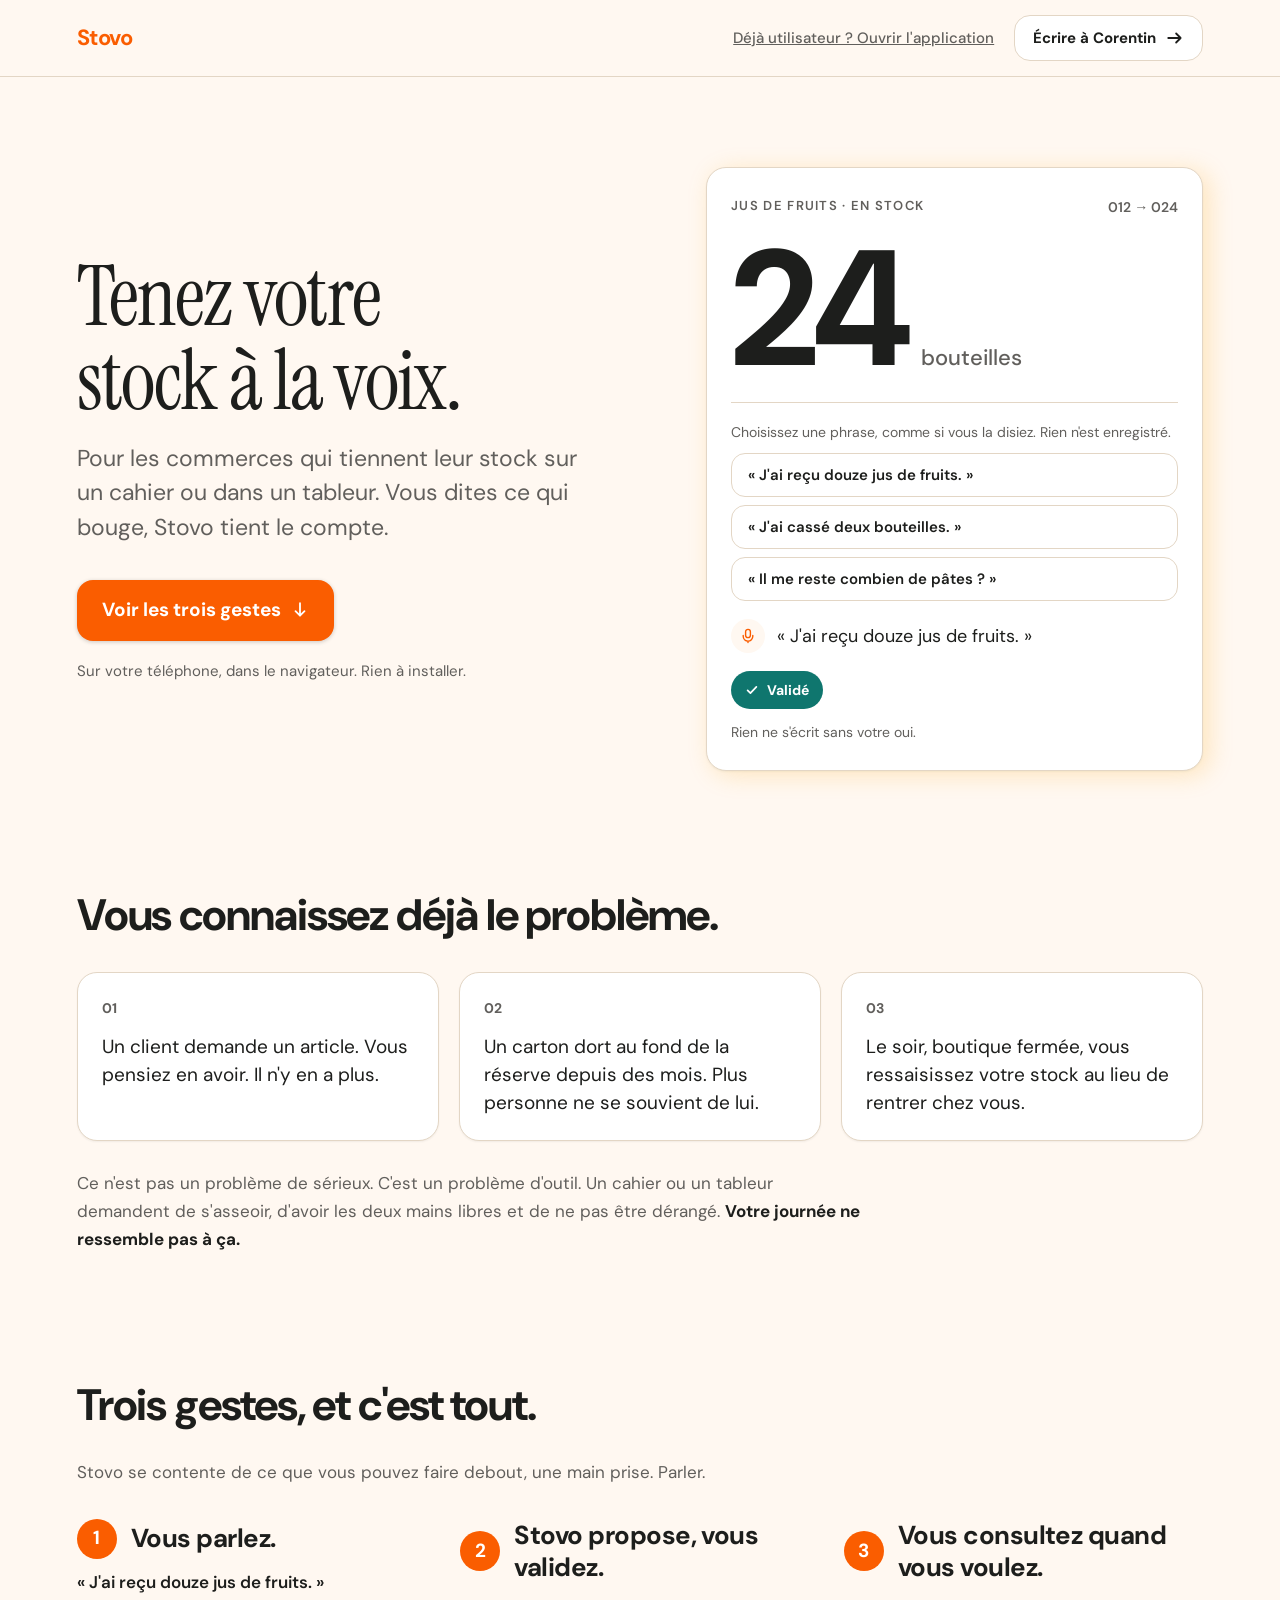
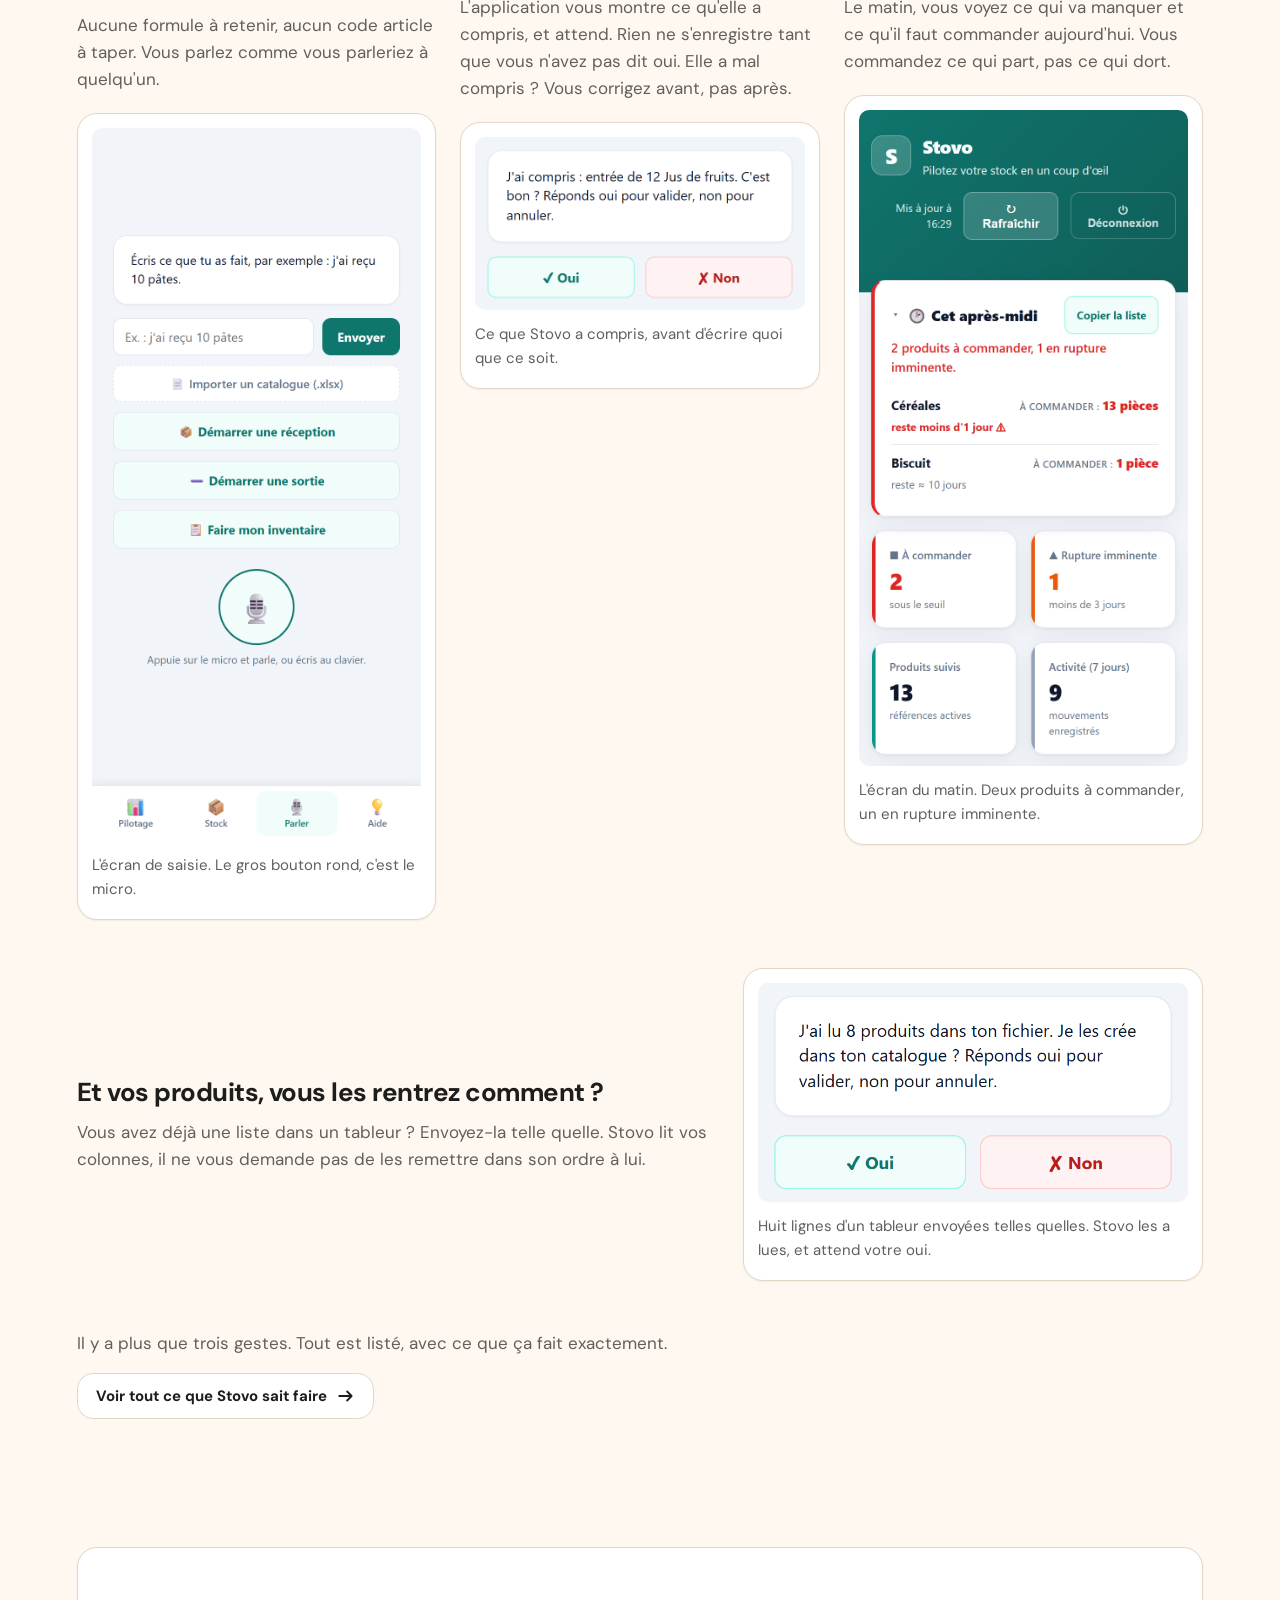
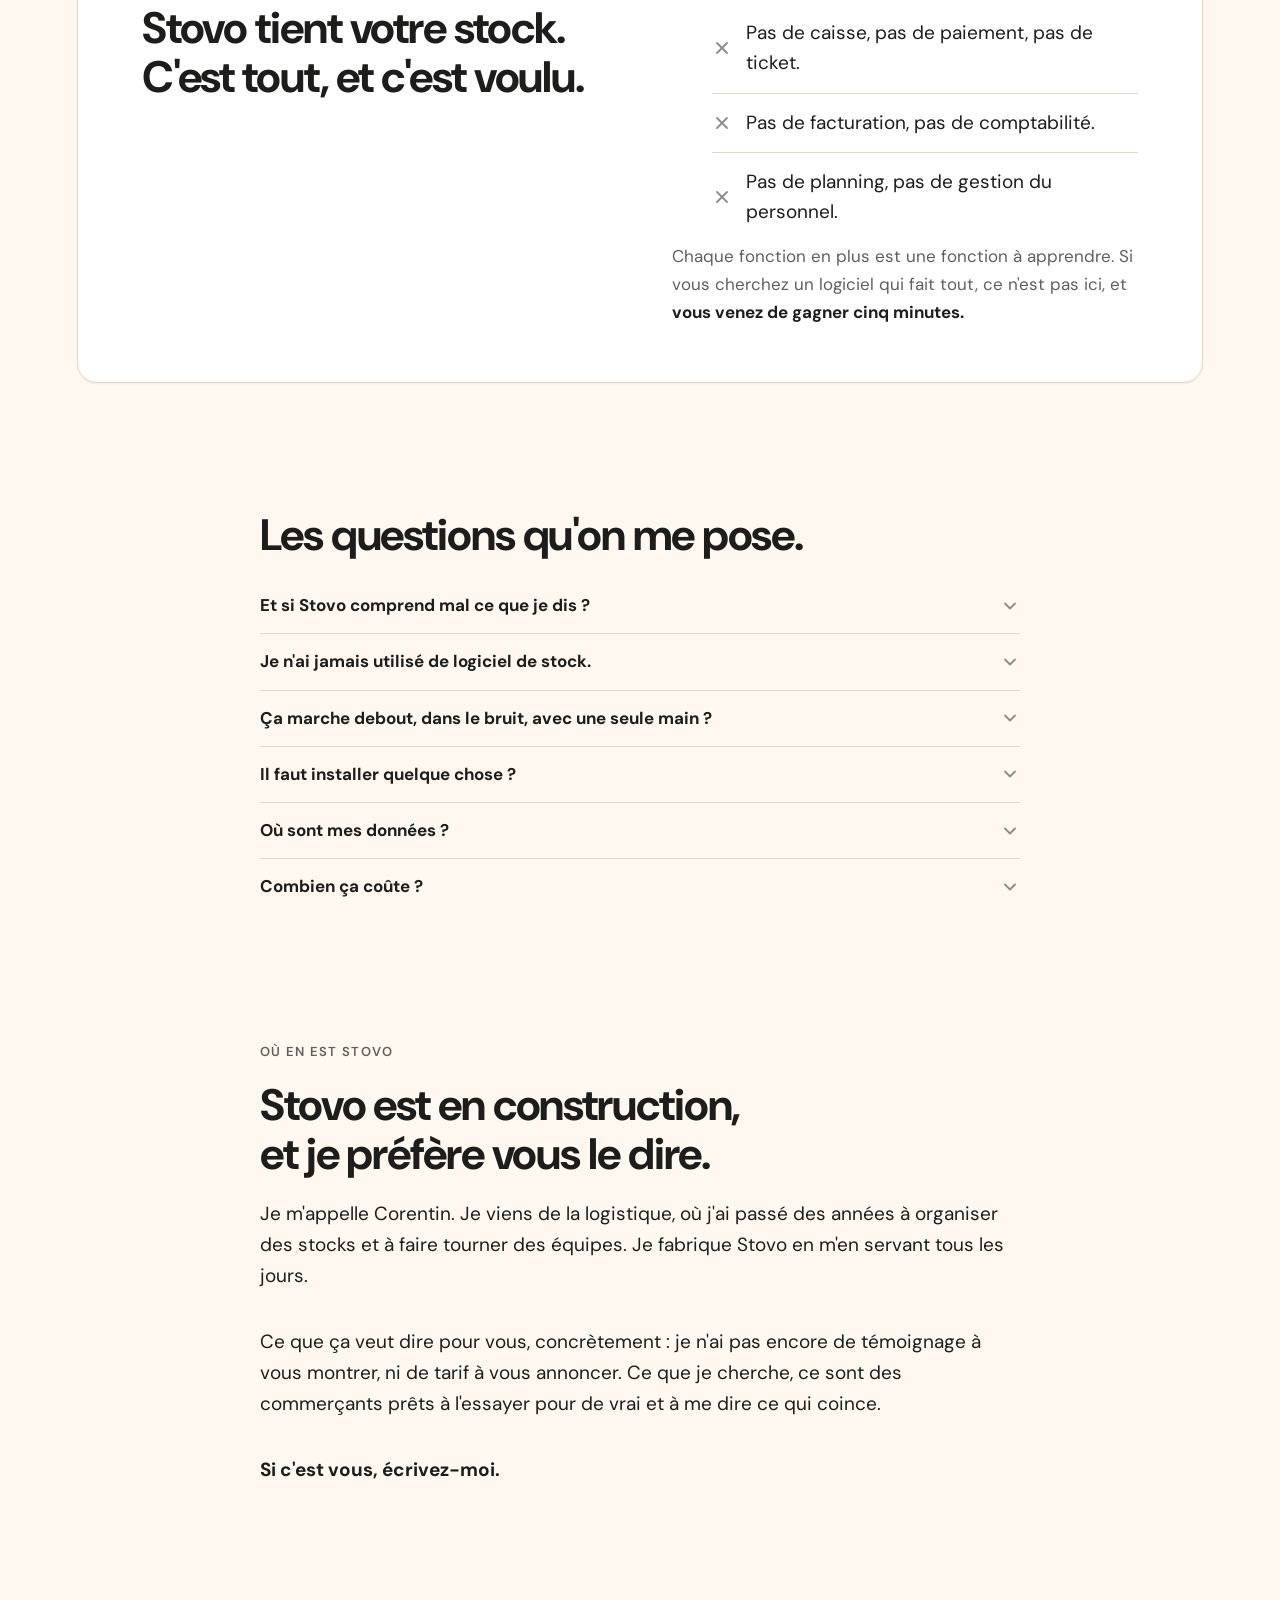
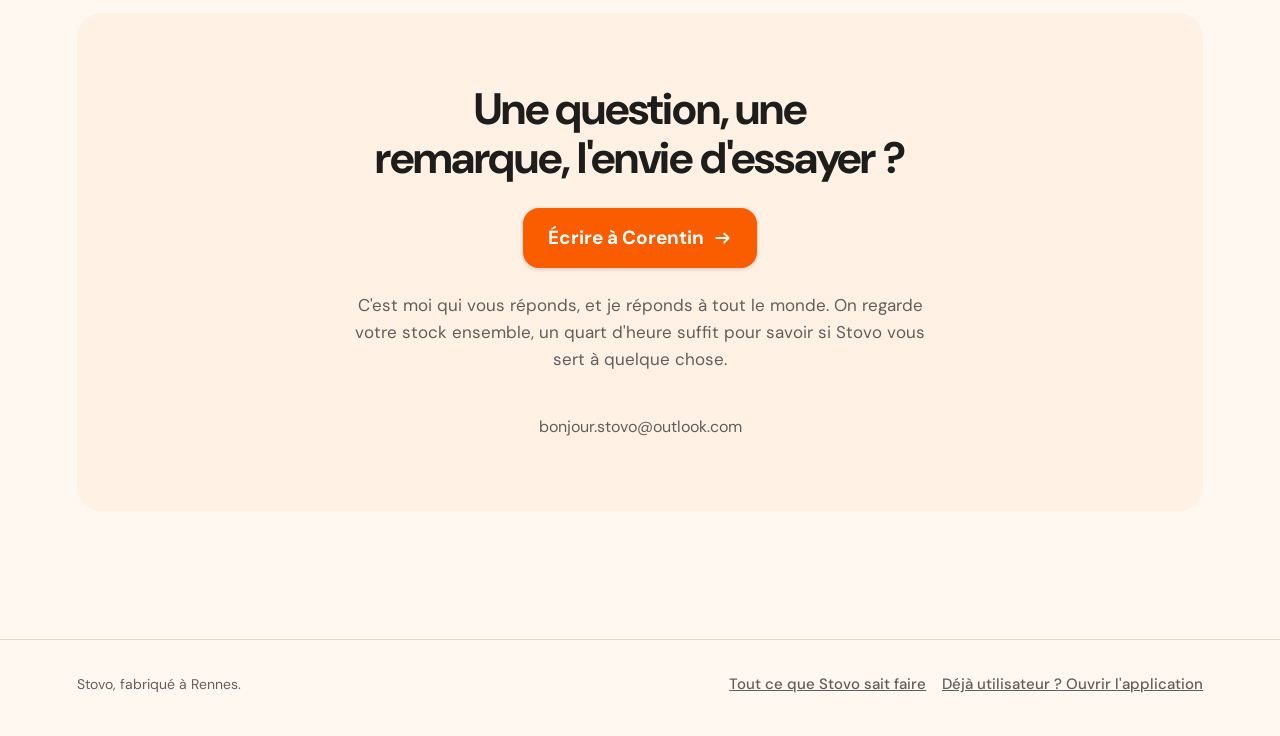
==== commit 6bb06e6b: "Vitrine v3.4 : page fonctions.html (24 fonctions en six familles, limites, contact), bouton d'entrée" ====
--- a/index.html
+++ b/index.html
@@ -72,7 +72,7 @@
   }
 
   *{box-sizing:border-box;}
-  html{-webkit-text-size-adjust:100%; scroll-behavior:smooth;}
+  html{-webkit-text-size-adjust:100%; text-size-adjust:100%; scroll-behavior:smooth;}
   @media (prefers-reduced-motion:reduce){html{scroll-behavior:auto;}}
 
   body{
@@ -749,6 +749,21 @@
       transition-duration:.001ms !important;
     }
   }
+
+  /* ================================================================
+     Ajout du 22/08/2026 : lien d'entrée vers fonctions.html (page à
+     part, "Tout ce que Stovo sait faire"). Rien d'autre ne bouge ici.
+     ================================================================ */
+  /* Le bouton d'entrée, sous le geste zéro : même marge haute (48px)
+     que .geste-zero, pour ne pas casser le rythme d'un seul côté déjà
+     établi par les sections. */
+  .voir-tout{margin-top:48px; display:flex; flex-direction:column; align-items:flex-start; gap:16px;}
+  .voir-tout .conclusion{margin-top:0;}
+
+  /* Le pied avait un seul lien : .pied__interieur utilise
+     justify-content:space-between, donc les deux liens se regroupent
+     dans un même conteneur plutôt que d'ajouter un troisième enfant. */
+  .pied__liens{display:flex; gap:16px; flex-wrap:wrap;}
 </style>
 </head>
 <body>
@@ -973,6 +988,16 @@
         </figure>
       </div>
 
+      <div class="voir-tout">
+        <p class="conclusion">Il y a plus que trois gestes. Tout est listé, avec ce que ça fait exactement.</p>
+        <a class="bouton bouton--contour" href="fonctions.html">
+          Voir tout ce que Stovo sait faire
+          <svg class="bouton__fleche" viewBox="0 0 16 16" fill="none" aria-hidden="true" focusable="false">
+            <path d="M2 8h11M9 4l4 4-4 4" stroke="currentColor" stroke-width="1.6" stroke-linecap="round" stroke-linejoin="round"/>
+          </svg>
+        </a>
+      </div>
+
     </div>
   </section>
 
@@ -1115,7 +1140,10 @@
 <footer class="pied">
   <div class="zone pied__interieur">
     <p class="pied__mention">Stovo, fabriqué à Rennes.</p>
-    <a class="lien-discret" href="app/">Déjà utilisateur ? Ouvrir l'application</a>
+    <div class="pied__liens">
+      <a class="lien-discret" href="fonctions.html">Tout ce que Stovo sait faire</a>
+      <a class="lien-discret" href="app/">Déjà utilisateur ? Ouvrir l'application</a>
+    </div>
   </div>
 </footer>
 
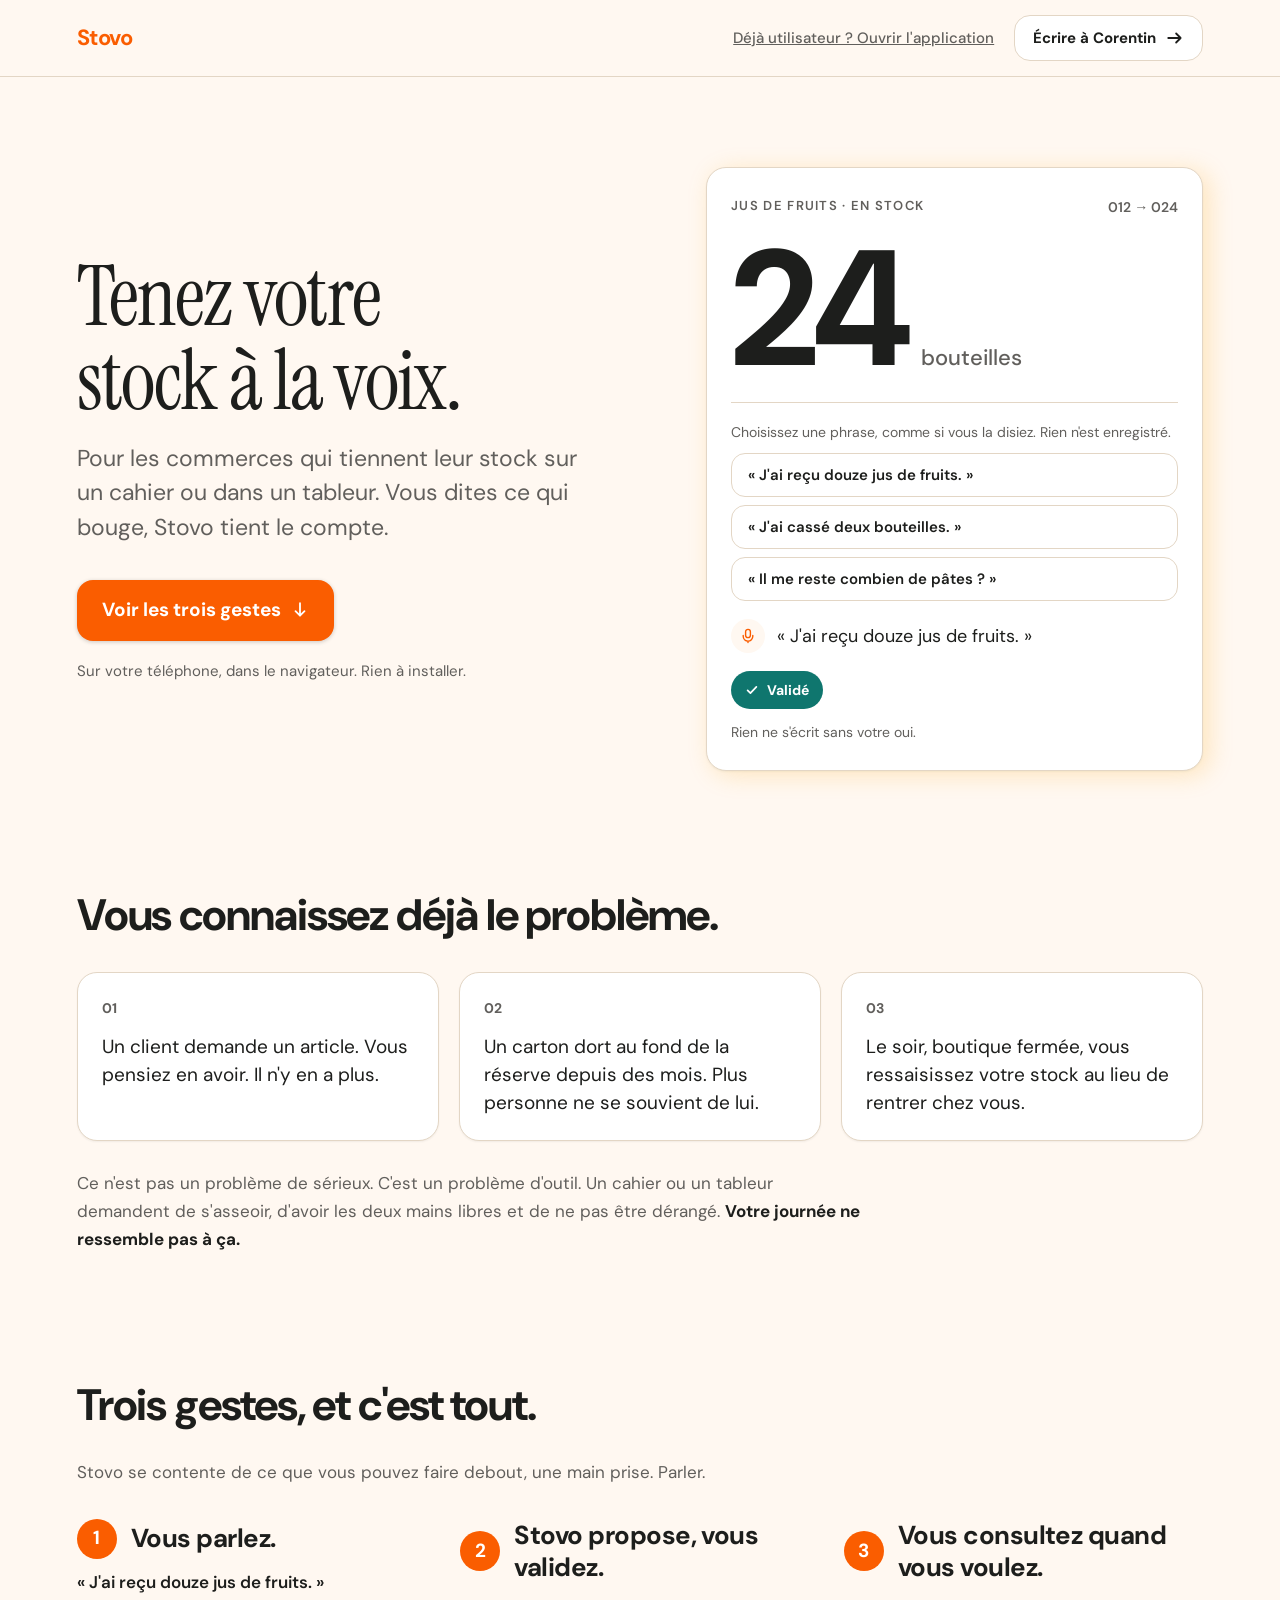
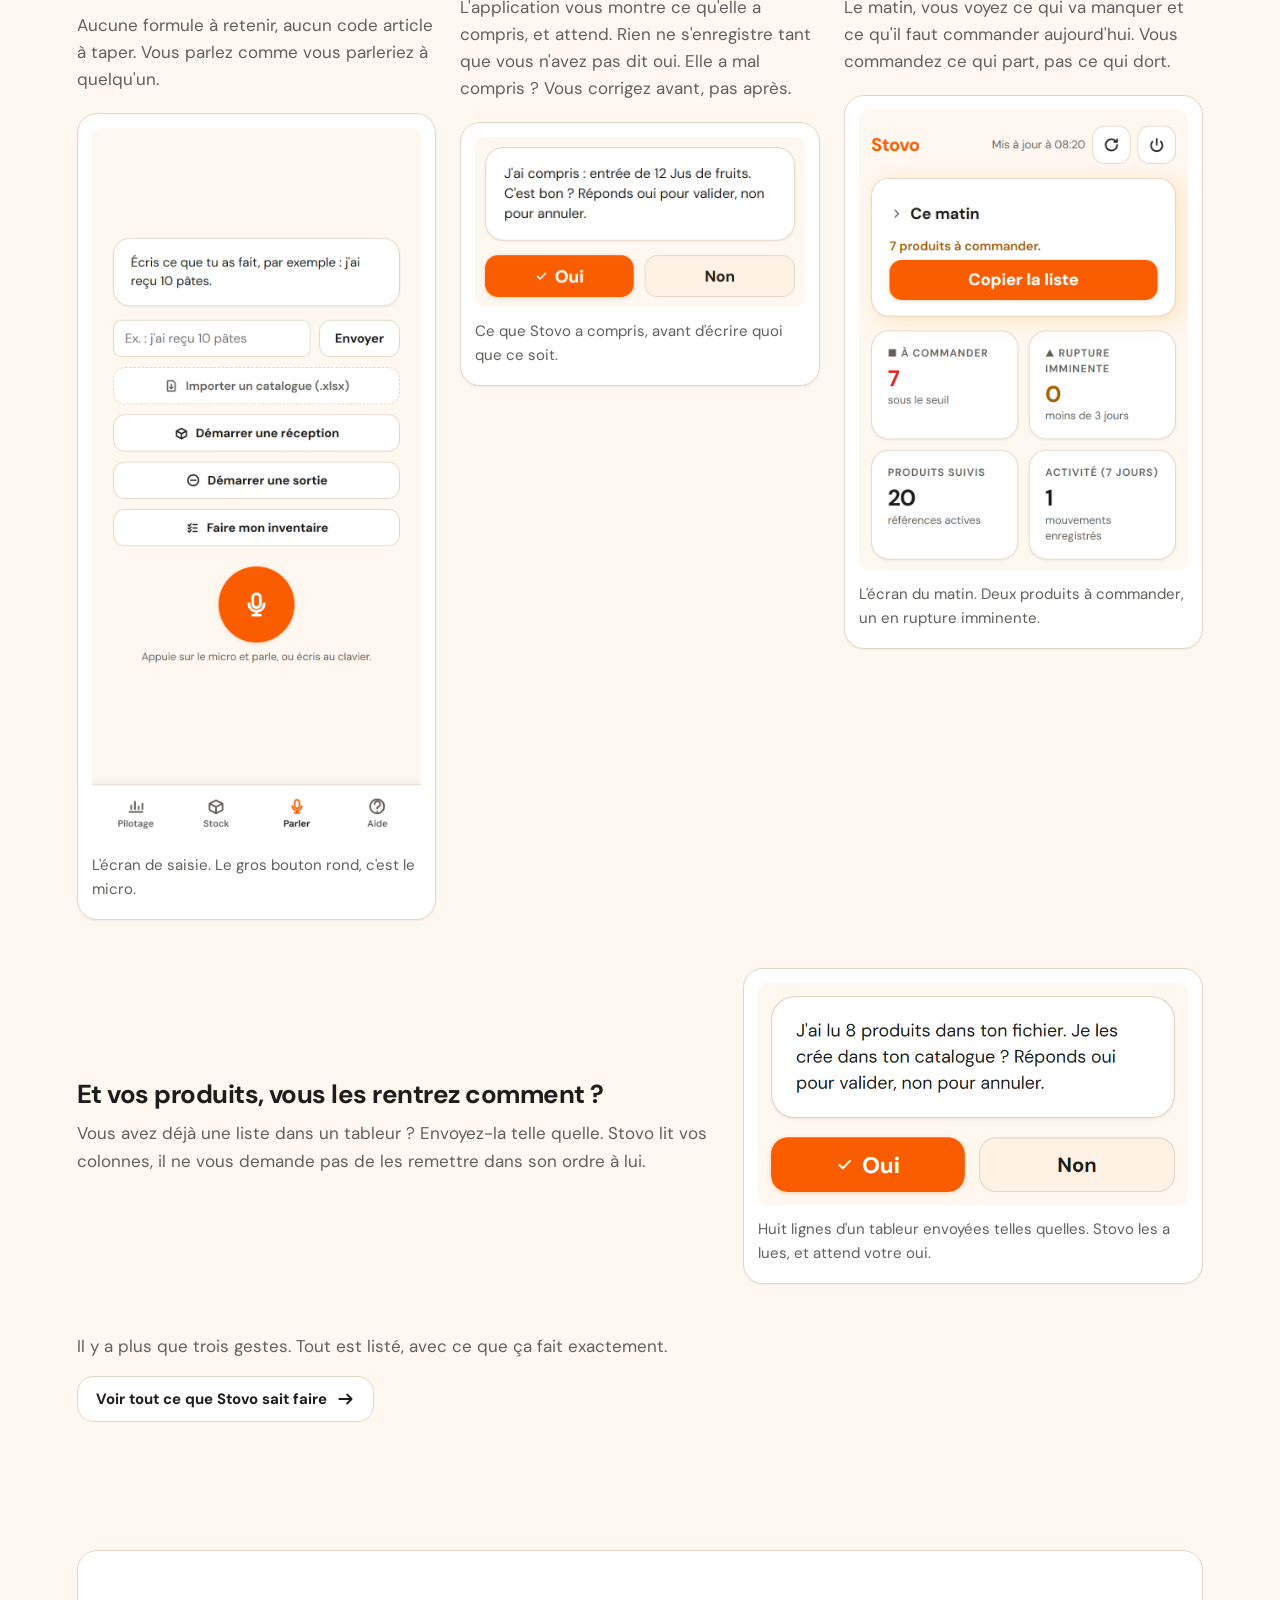
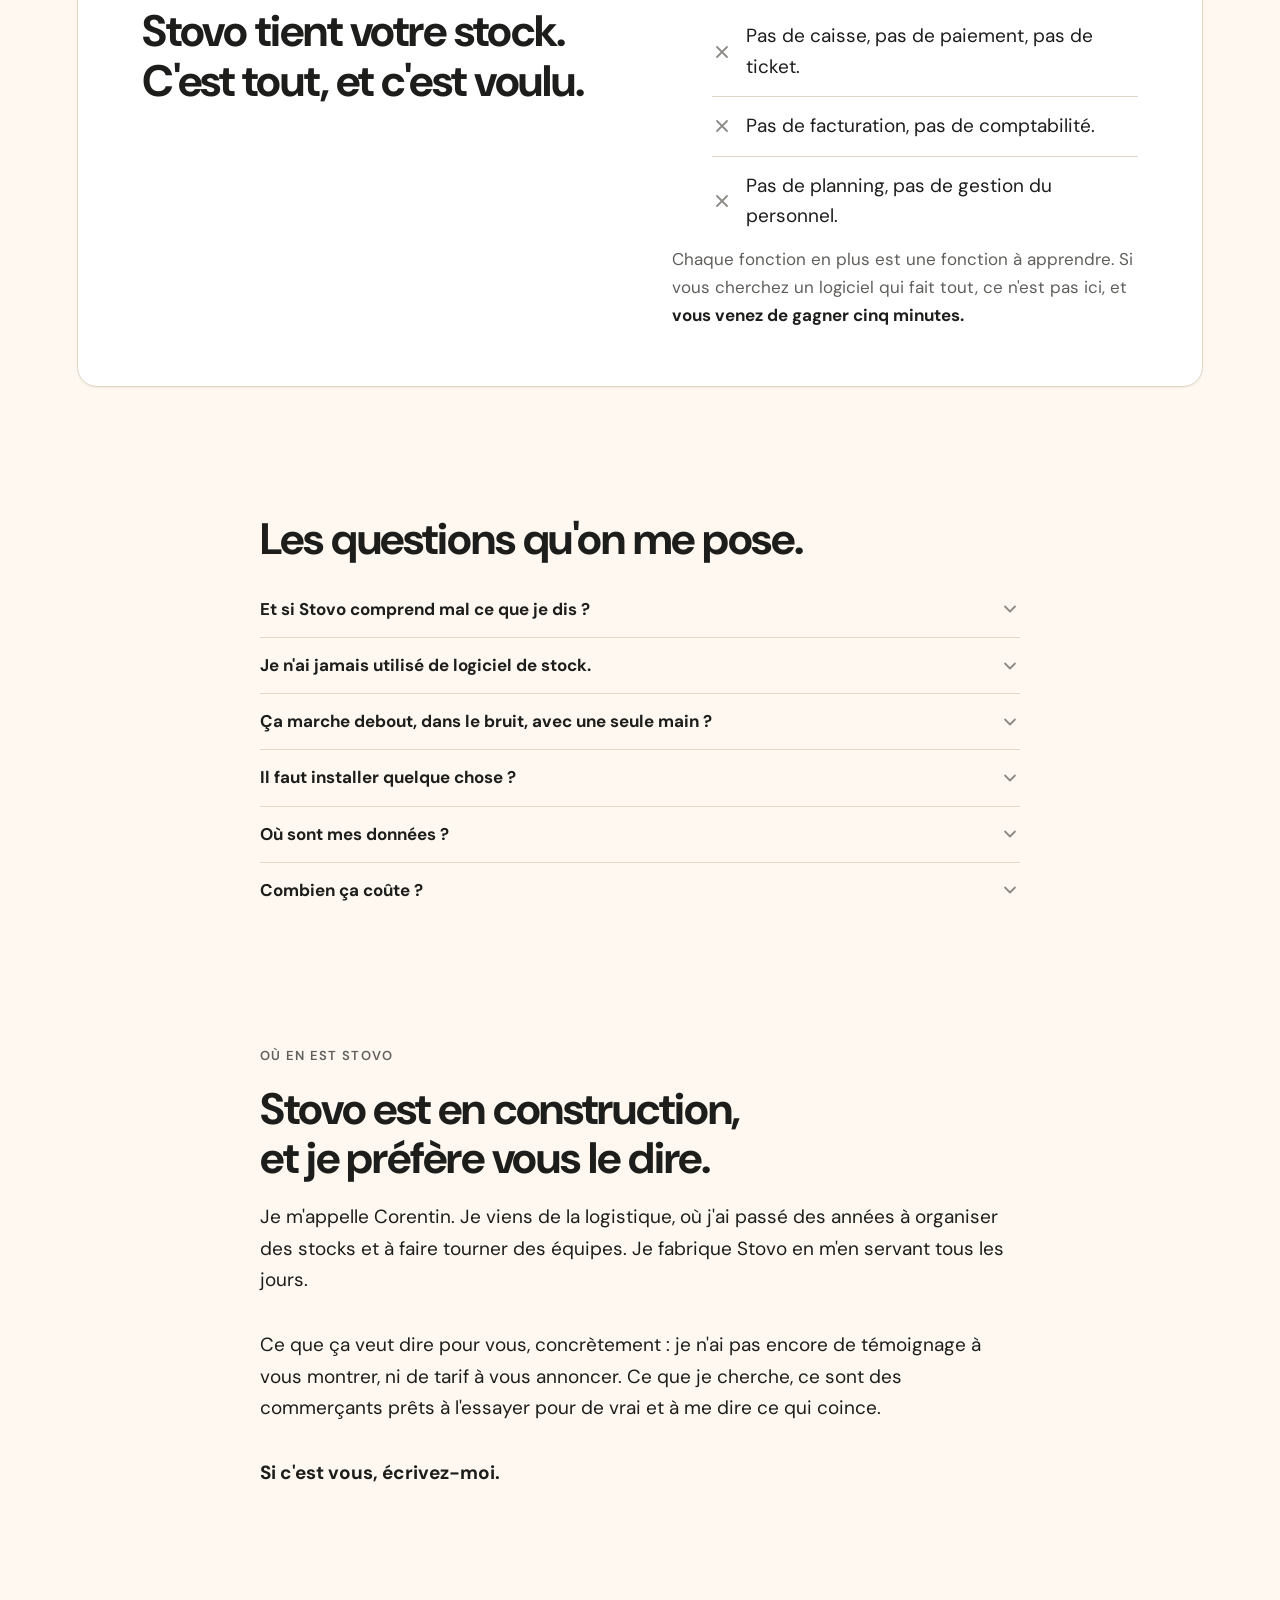
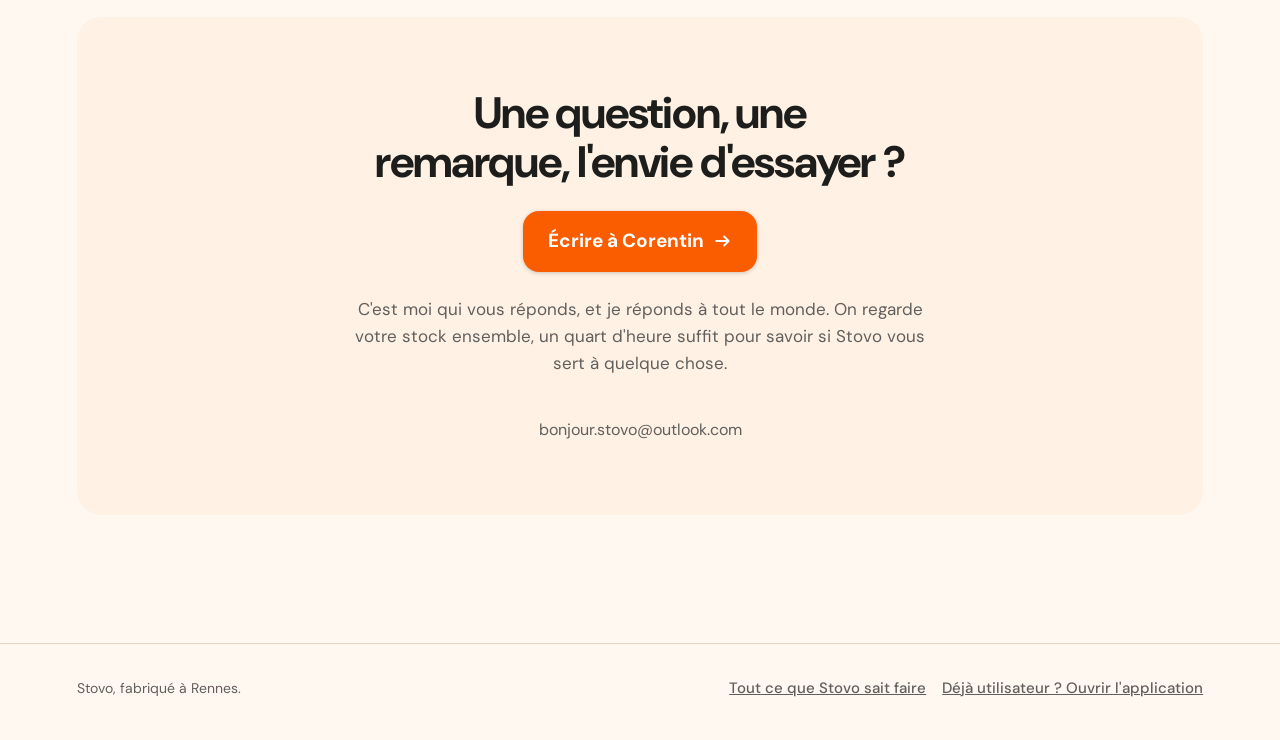
==== commit 9cf2de1d: "Vitrine v3.5 : les quatre captures des gestes montrent l'app dans le monde clair (v27), attributs et" ====
--- a/index.html
+++ b/index.html
@@ -942,7 +942,7 @@
             <p>Aucune formule à retenir, aucun code article à taper. Vous parlez comme vous parleriez à quelqu'un.</p>
           </div>
           <figure class="geste__ecran carte">
-            <img class="geste__image" src="media/geste-1-parler.png" width="780" height="1688" loading="lazy" decoding="async" alt="Écran de saisie de Stovo avec l'invite « Écris ce que tu as fait, par exemple : j'ai reçu 10 pâtes », un champ de texte avec un bouton Envoyer, et un gros bouton microphone rond en bas de l'écran.">
+            <img class="geste__image" src="media/geste-1-parler.png" width="780" height="1688" loading="lazy" decoding="async" alt="Écran Parler de Stovo sur fond crème, avec l'invite « Écris ce que tu as fait, par exemple : j'ai reçu 10 pâtes », un champ de texte et un bouton Envoyer, les boutons Importer un catalogue, Démarrer une réception, Démarrer une sortie et Faire mon inventaire, puis un grand bouton microphone rond orange en bas de l'écran.">
             <figcaption class="geste__legende">L'écran de saisie. Le gros bouton rond, c'est le micro.</figcaption>
           </figure>
         </article>
@@ -956,7 +956,7 @@
             <p>L'application vous montre ce qu'elle a compris, et attend. Rien ne s'enregistre tant que vous n'avez pas dit oui. Elle a mal compris ? Vous corrigez avant, pas après.</p>
           </div>
           <figure class="geste__ecran carte">
-            <img class="geste__image" src="media/geste-2-valider.png" width="736" height="386" loading="lazy" decoding="async" alt="Bulle de confirmation de Stovo, avec le texte « J'ai compris : entrée de 12 Jus de fruits. C'est bon ? Réponds oui pour valider, non pour annuler. », et deux boutons en dessous, Oui et Non.">
+            <img class="geste__image" src="media/geste-2-valider.png" width="724" height="374" loading="lazy" decoding="async" alt="Bulle de confirmation de Stovo, avec le texte « J'ai compris : entrée de 12 Jus de fruits. C'est bon ? Réponds oui pour valider, non pour annuler. », et deux boutons en dessous, Oui en orange et Non à contour.">
             <figcaption class="geste__legende">Ce que Stovo a compris, avant d'écrire quoi que ce soit.</figcaption>
           </figure>
         </article>
@@ -970,7 +970,7 @@
             <p>Le matin, vous voyez ce qui va manquer et ce qu'il faut commander aujourd'hui. Vous commandez ce qui part, pas ce qui dort.</p>
           </div>
           <figure class="geste__ecran carte">
-            <img class="geste__image" src="media/geste-3-consulter.png" width="756" height="1504" loading="lazy" decoding="async" alt="Écran Pilotage de Stovo : bandeau vert foncé avec le nom Stovo et « Pilotez votre stock en un coup d'œil », la carte « Cet après-midi » annonçant 2 produits à commander et 1 en rupture imminente, puis quatre tuiles de synthèse, à commander 2, rupture imminente 1, produits suivis 13, activité 7 jours 9.">
+            <img class="geste__image" src="media/geste-3-consulter.png" width="756" height="1056" loading="lazy" decoding="async" alt="Écran Pilotage de Stovo : en-tête avec le mot Stovo en orange et « Mis à jour à 08:20 », la carte « Ce matin » repliée annonçant 7 produits à commander avec un bouton orange Copier la liste, puis quatre tuiles de synthèse, à commander 7, rupture imminente 0, produits suivis 20, activité 7 jours 1.">
             <figcaption class="geste__legende">L'écran du matin. Deux produits à commander, un en rupture imminente.</figcaption>
           </figure>
         </article>
@@ -983,7 +983,7 @@
           <p>Vous avez déjà une liste dans un tableur ? Envoyez-la telle quelle. Stovo lit vos colonnes, il ne vous demande pas de les remettre dans son ordre à lui.</p>
         </div>
         <figure class="geste__ecran carte">
-          <img class="geste__image" src="media/geste-0-importer.png" width="736" height="374" loading="lazy" decoding="async" alt="Bulle de confirmation de Stovo : « J'ai lu 8 produits dans ton fichier. Je les crée dans ton catalogue ? Réponds oui pour valider, non pour annuler. », avec deux boutons en dessous, Oui et Non.">
+          <img class="geste__image" src="media/geste-0-importer.png" width="724" height="374" loading="lazy" decoding="async" alt="Bulle de confirmation de Stovo : « J'ai lu 8 produits dans ton fichier. Je les crée dans ton catalogue ? Réponds oui pour valider, non pour annuler. », avec deux boutons en dessous, Oui en orange et Non à contour.">
           <figcaption class="geste__legende">Huit lignes d'un tableur envoyées telles quelles. Stovo les a lues, et attend votre oui.</figcaption>
         </figure>
       </div>
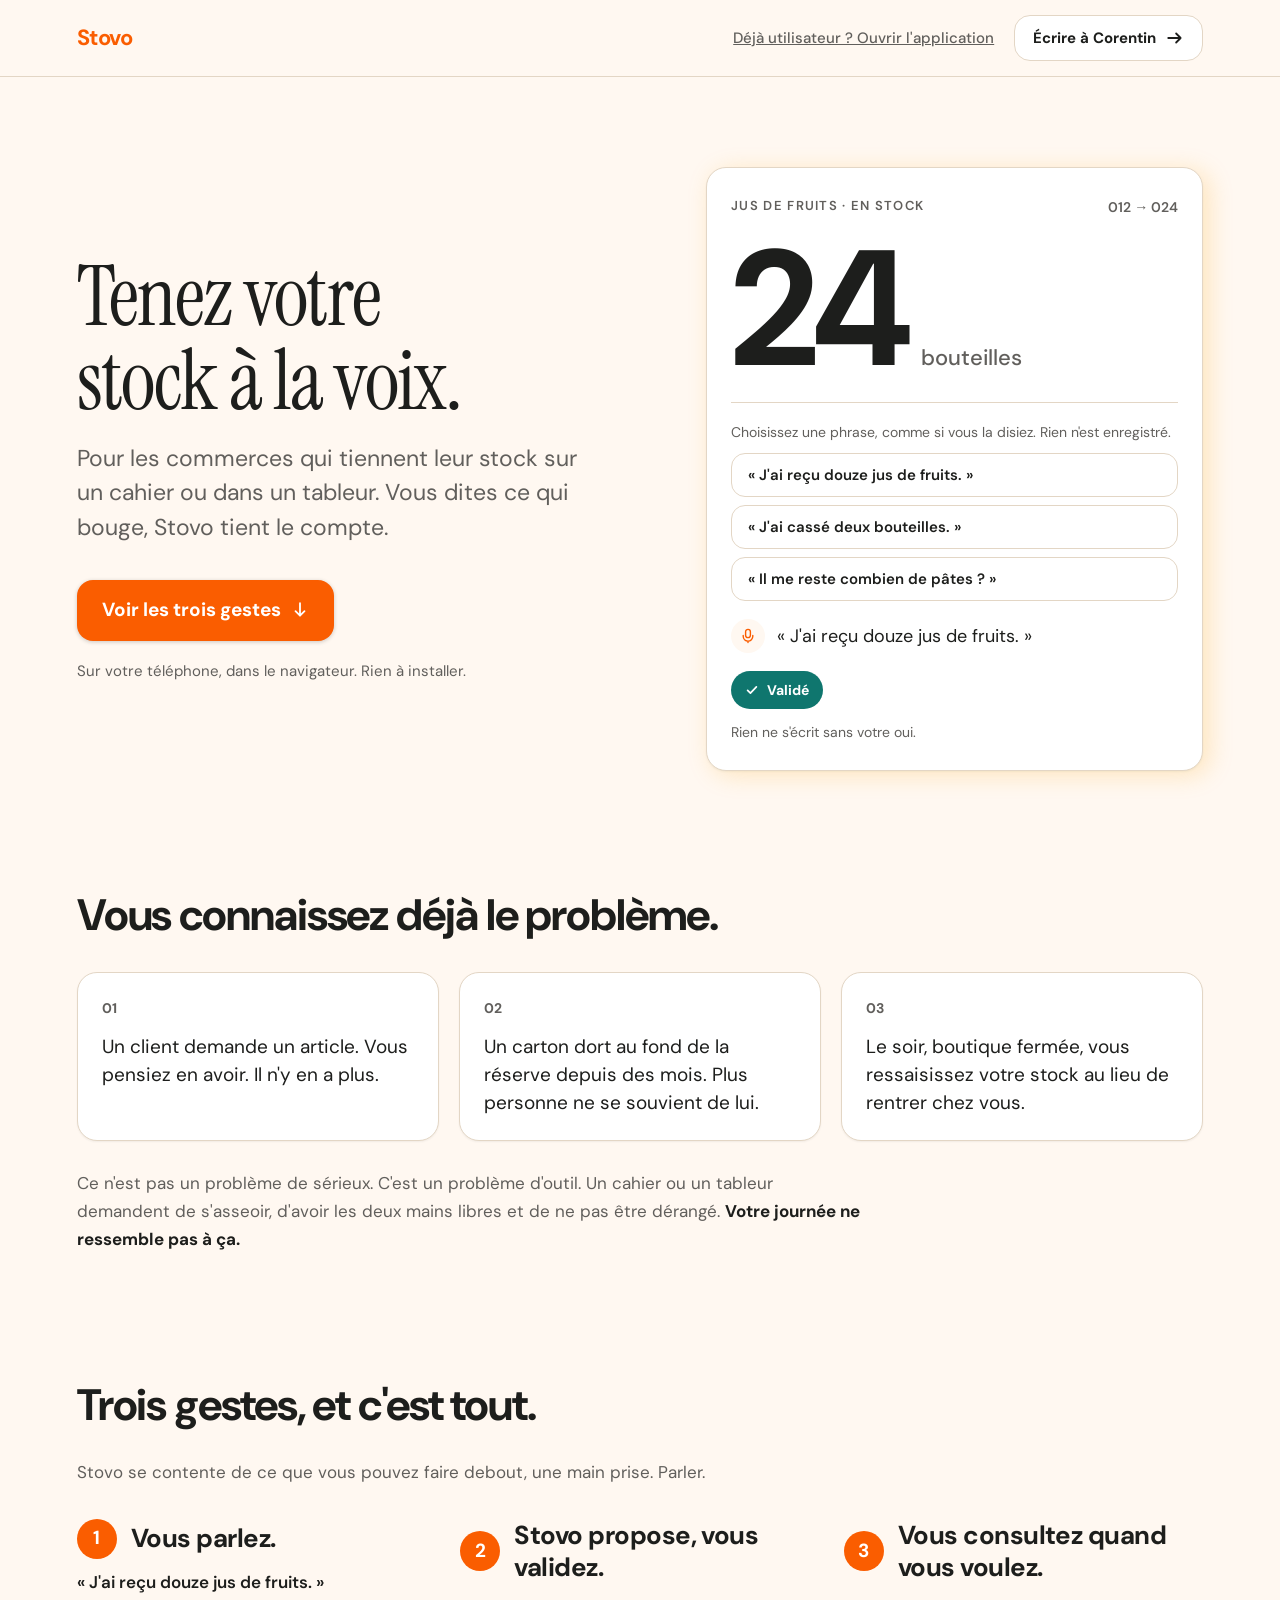
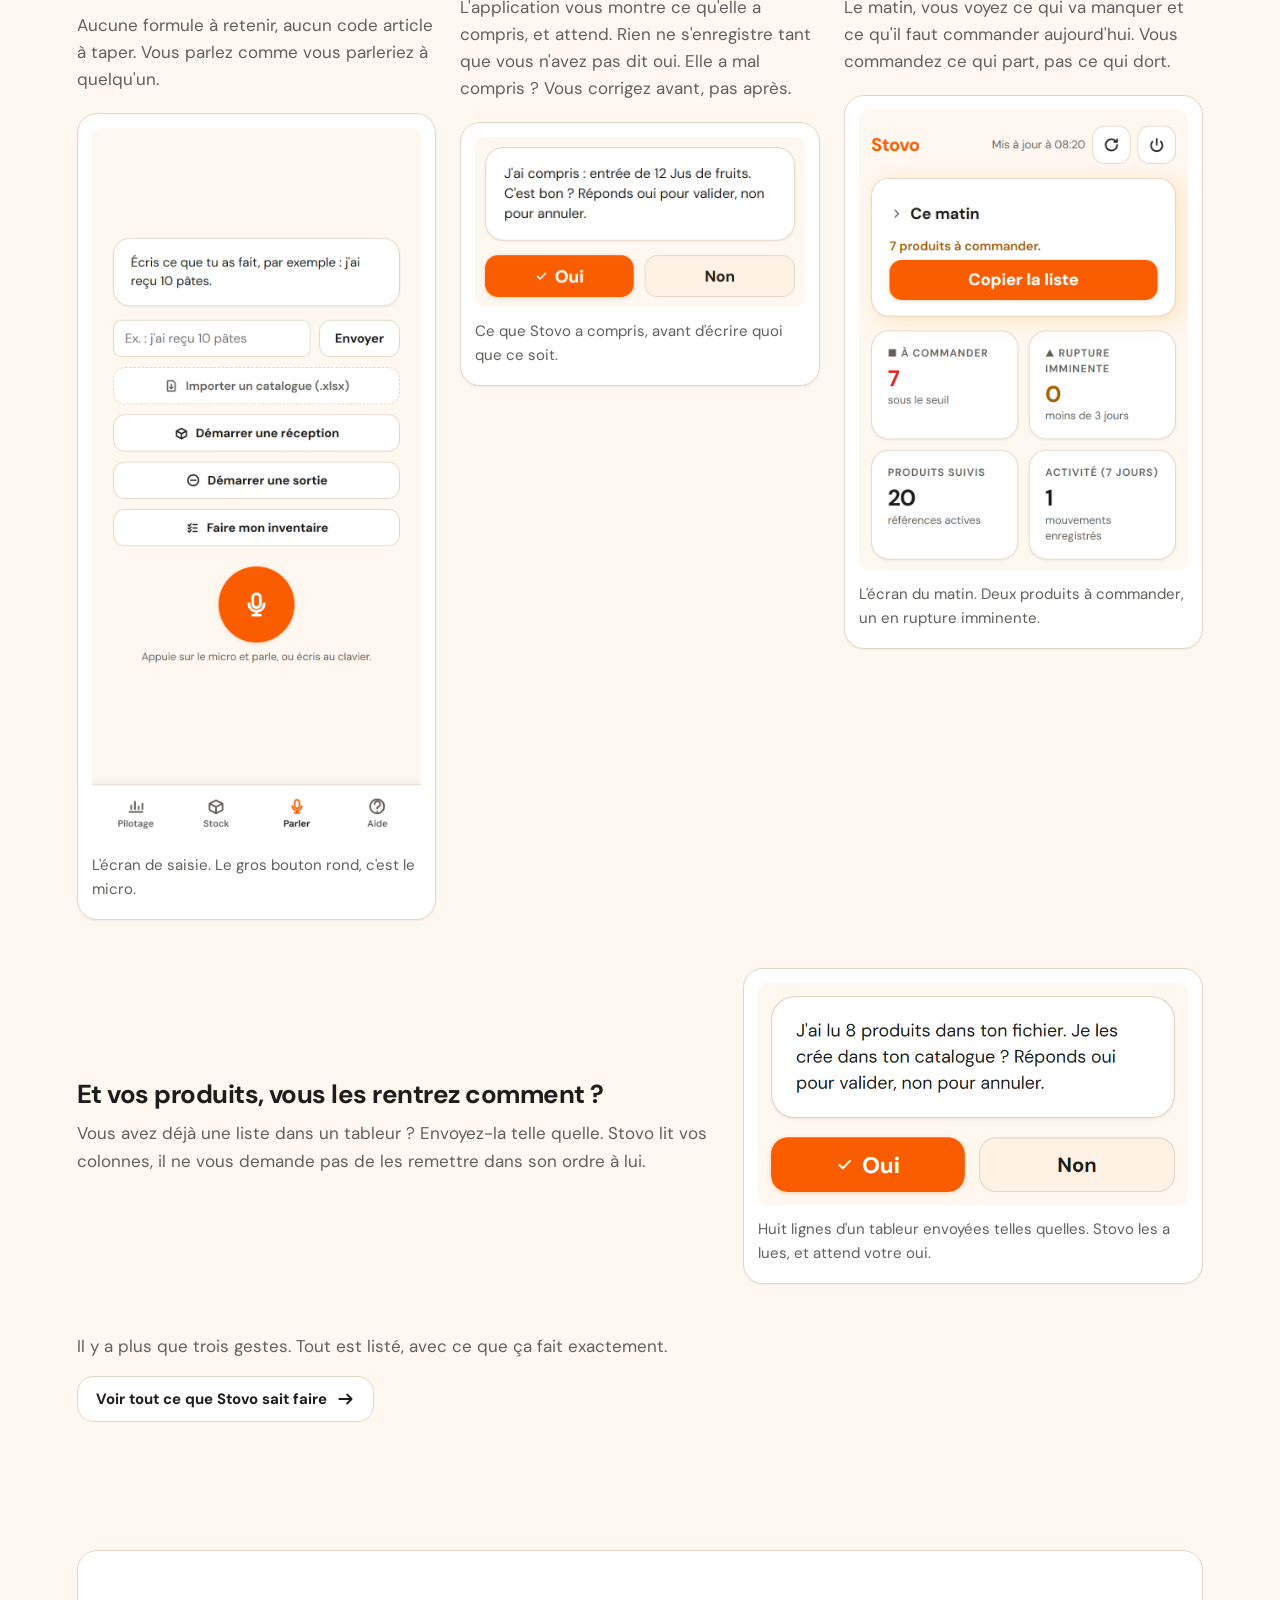
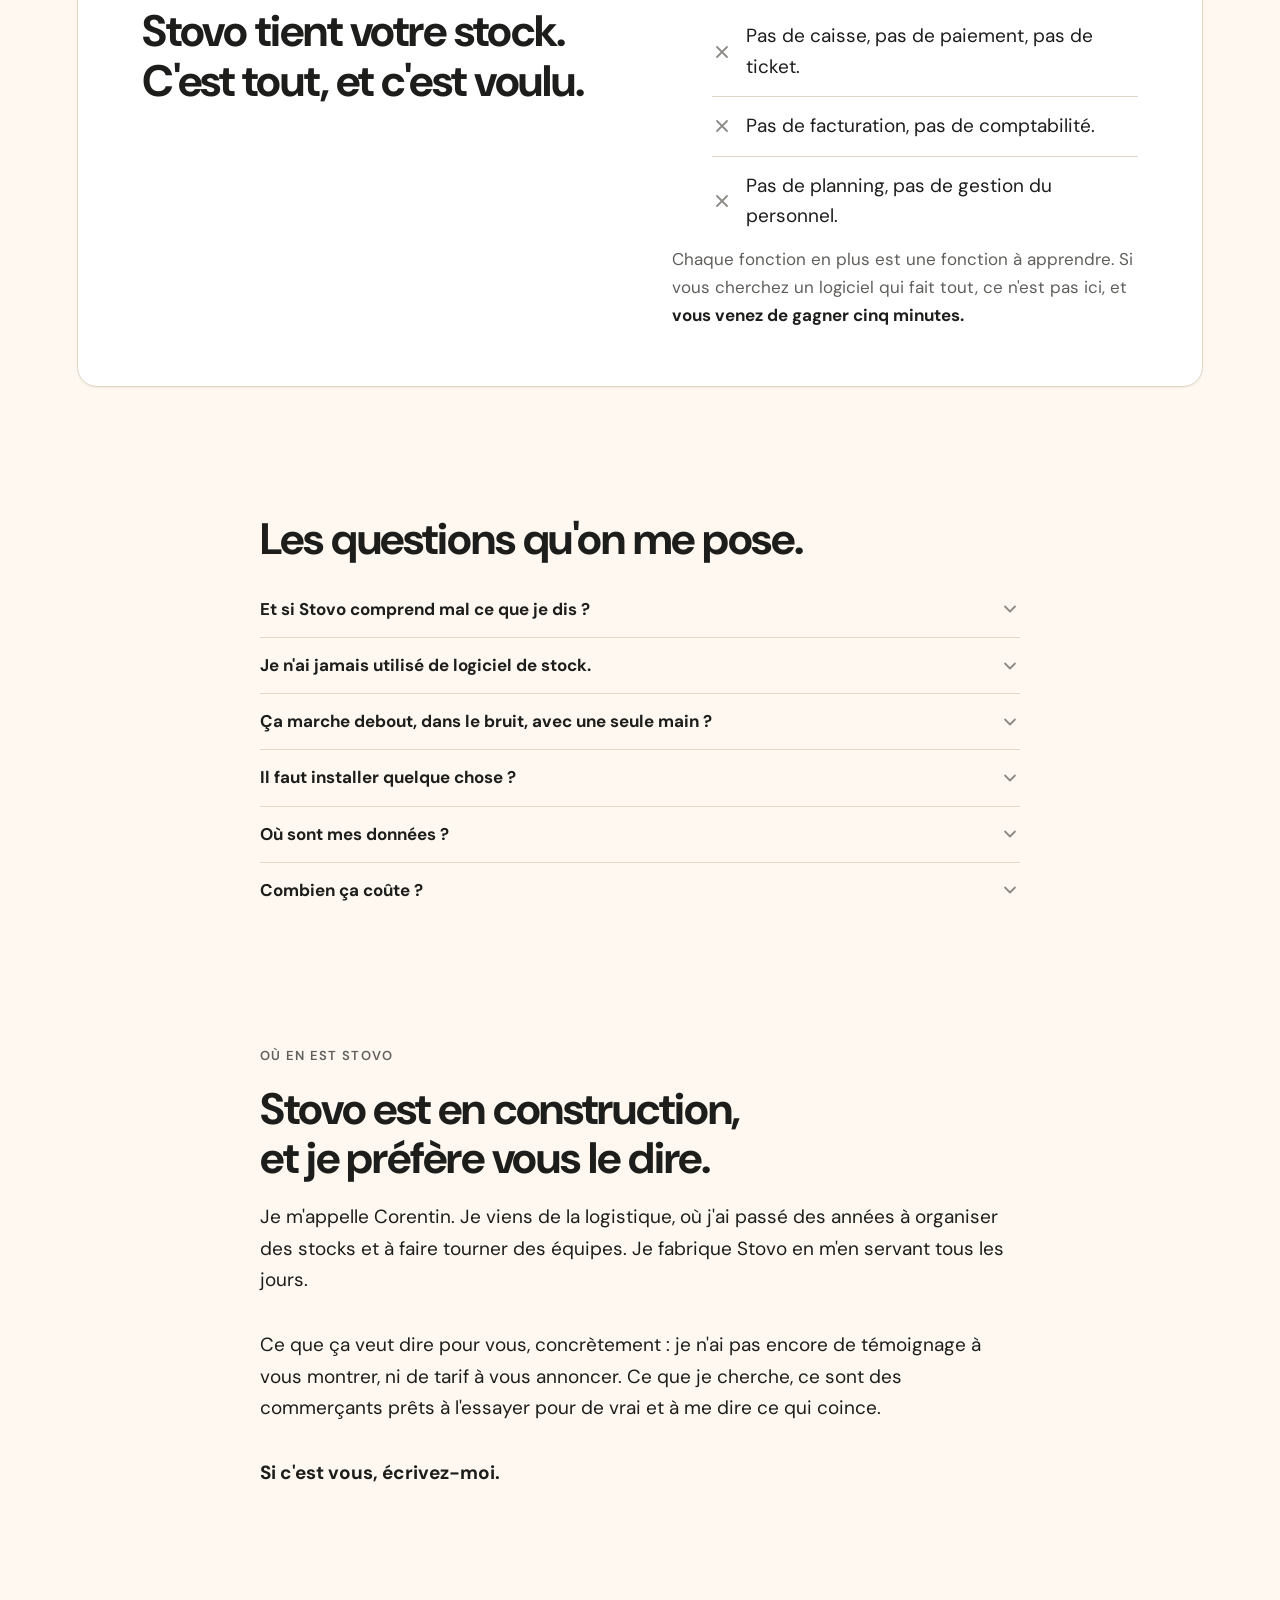
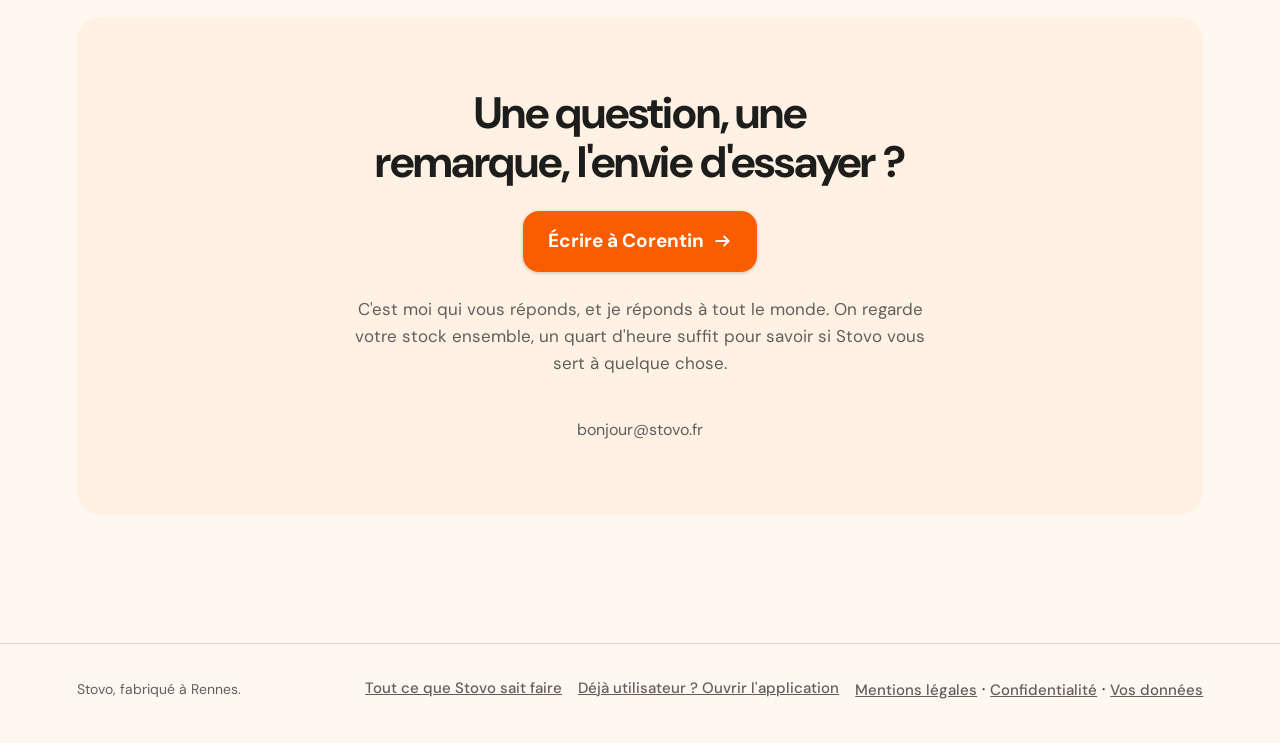
==== commit 99b54d83: "Vitrine alignée sur stovo.fr : canonique vers https://stovo.fr/, liens vers l'application en absolu," ====
--- a/index.html
+++ b/index.html
@@ -5,7 +5,7 @@
 <meta name="viewport" content="width=device-width, initial-scale=1.0">
 <meta name="robots" content="noindex, nofollow">
 <meta name="theme-color" content="#FFF8F1">
-<link rel="canonical" href="https://corentintrv.github.io/stovo/">
+<link rel="canonical" href="https://stovo.fr/">
 <title>Stovo, tenez votre stock à la voix</title>
 <meta name="description" content="Une application simple pour tenir le stock d'un petit commerce en parlant, sans formation et sans tableur.">
 <meta property="og:type" content="website">
@@ -780,7 +780,7 @@
   <div class="zone bandeau__interieur">
     <a class="logo" href="#accroche" aria-label="Stovo, retour en haut de la page">Stovo</a>
     <nav class="entete-actions">
-      <a class="lien-discret entete-lien-app" href="app/">Déjà utilisateur ? Ouvrir l'application</a>
+      <a class="lien-discret entete-lien-app" href="https://corentintrv.github.io/stovo/app/">Déjà utilisateur ? Ouvrir l'application</a>
       <a class="bouton bouton--contour" href="#contact">
         Écrire à Corentin
         <svg class="bouton__fleche" viewBox="0 0 16 16" fill="none" aria-hidden="true" focusable="false">
@@ -1123,14 +1123,14 @@
     <div class="zone">
       <div class="contact">
         <h2>Une question, une remarque, l'envie d'essayer ?</h2>
-        <a class="bouton bouton--flamme" href="mailto:bonjour.stovo@outlook.com">
+        <a class="bouton bouton--flamme" href="mailto:bonjour@stovo.fr">
           Écrire à Corentin
           <svg class="bouton__fleche" viewBox="0 0 16 16" fill="none" aria-hidden="true" focusable="false">
             <path d="M2 8h11M9 4l4 4-4 4" stroke="currentColor" stroke-width="1.6" stroke-linecap="round" stroke-linejoin="round"/>
           </svg>
         </a>
         <p class="contact__intro">C'est moi qui vous réponds, et je réponds à tout le monde. On regarde votre stock ensemble, un quart d'heure suffit pour savoir si Stovo vous sert à quelque chose.</p>
-        <p class="contact__email">bonjour.stovo@outlook.com</p>
+        <p class="contact__email">bonjour@stovo.fr</p>
       </div>
     </div>
   </section>
@@ -1142,7 +1142,8 @@
     <p class="pied__mention">Stovo, fabriqué à Rennes.</p>
     <div class="pied__liens">
       <a class="lien-discret" href="fonctions.html">Tout ce que Stovo sait faire</a>
-      <a class="lien-discret" href="app/">Déjà utilisateur ? Ouvrir l'application</a>
+      <a class="lien-discret" href="https://corentintrv.github.io/stovo/app/">Déjà utilisateur ? Ouvrir l'application</a>
+      <span class="pied__liens-legal"><a class="lien-discret" href="mentions-legales.html">Mentions légales</a> · <a class="lien-discret" href="confidentialite.html">Confidentialité</a> · <a class="lien-discret" href="vos-donnees.html">Vos données</a></span>
     </div>
   </div>
 </footer>
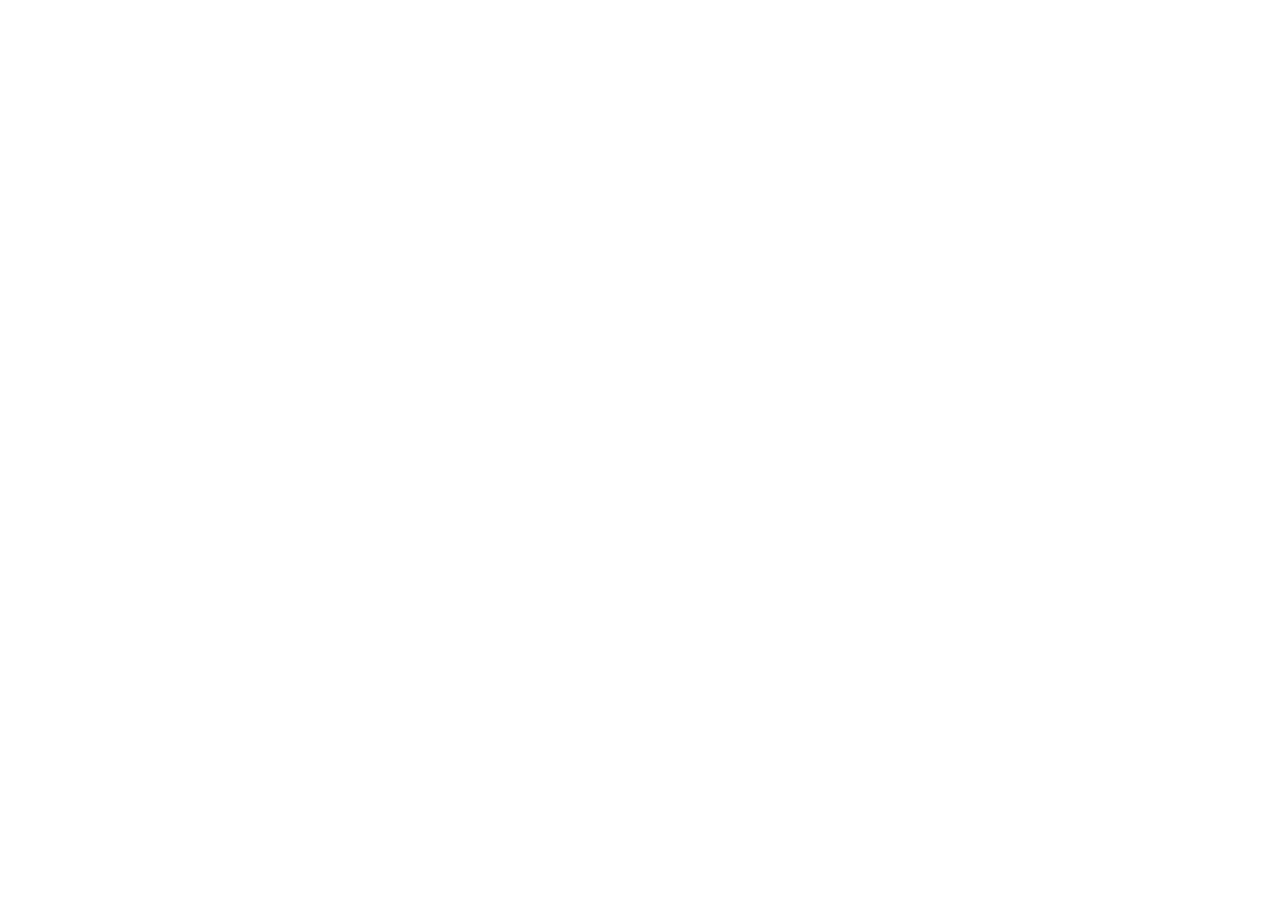
==== commit d56a0db6: "Vitrine GitHub Pages : les cinq pages redirigent vers stovo.fr (meta refresh, canonical, noindex) ; " ====
--- a/index.html
+++ b/index.html
@@ -1,1534 +1,15 @@
 <!DOCTYPE html>
 <html lang="fr">
 <head>
-<meta charset="UTF-8">
-<meta name="viewport" content="width=device-width, initial-scale=1.0">
-<meta name="robots" content="noindex, nofollow">
-<meta name="theme-color" content="#FFF8F1">
+<meta charset="utf-8">
+<meta name="viewport" content="width=device-width, initial-scale=1">
+<title>Stovo a déménagé</title>
+<meta name="robots" content="noindex">
+<meta http-equiv="refresh" content="0; url=https://stovo.fr/">
 <link rel="canonical" href="https://stovo.fr/">
-<title>Stovo, tenez votre stock à la voix</title>
-<meta name="description" content="Une application simple pour tenir le stock d'un petit commerce en parlant, sans formation et sans tableur.">
-<meta property="og:type" content="website">
-<meta property="og:locale" content="fr_FR">
-<meta property="og:title" content="Stovo, tenez votre stock à la voix">
-<meta property="og:description" content="Une application simple pour tenir le stock d'un petit commerce en parlant, sans formation et sans tableur.">
-<link rel="preload" href="fonts/dm-sans-latin.woff2" as="font" type="font/woff2" crossorigin>
-<style>
-  /* ================================================================
-     DM SANS, variable, auto-hebergee (graisses 400 a 700, opsz 9..40).
-     INSTRUMENT SERIF, auto-hebergee, regular 400 seulement (pas d'italique,
-     reservee au h1).
-     Servies depuis ce depot, jamais depuis un CDN tiers : pas de requete
-     sortante vers Google au chargement (RGPD), pas de dependance reseau
-     qui casserait la page si le CDN tombe.
-     Licences SIL Open Font License 1.1, redistribution autorisee.
-     ================================================================ */
-  @font-face{
-    font-family:'DM Sans';
-    font-style:normal;
-    font-weight:400 700;
-    font-display:swap;
-    src:url('fonts/dm-sans-latin.woff2') format('woff2');
-    unicode-range:U+0000-00FF,U+0131,U+0152-0153,U+02BB-02BC,U+02C6,U+02DA,U+02DC,U+2000-206F,U+20AC,U+2122,U+2191,U+2193,U+2212,U+2215,U+FEFF,U+FFFD;
-  }
-  @font-face{
-    font-family:'Instrument Serif';
-    font-style:normal;
-    font-weight:400;
-    font-display:swap;
-    src:url('fonts/instrument-serif-latin.woff2') format('woff2');
-    unicode-range:U+0000-00FF,U+0131,U+0152-0153,U+02BB-02BC,U+02C6,U+02DA,U+02DC,U+2000-206F,U+20AC,U+2122,U+2191,U+2193,U+2212,U+2215,U+FEFF,U+FFFD;
-  }
-
-  /* ================================================================
-     FONDATIONS : l'etabli du matin, clair et chaud.
-     Modele choisi le 22/08/2026 (Getharvest, "Golden hour workbench"),
-     decision dans DESIGN.md. Un role, une couleur : la flamme --flamme
-     est reservee a l'ACTION (boutons, le mot Stovo, les pastilles 1-2-3,
-     l'icone micro), nulle part ailleurs.
-
-     Contrastes mesures et non estimes : --gris (6,4:1 sur blanc) porte
-     tout texte courant de moins de 24px. --gris-clair (3,4:1 sur blanc)
-     est reserve au DECOR et aux tres grands chiffres (>=24px), jamais a
-     un texte porteur en dessous de cette taille.
-     ================================================================ */
-  :root{
-    --creme:#FFF8F1;        /* fond de page */
-    --carte:#FFFFFF;        /* fond des cartes */
-    --filet:#E3D6C5;        /* bordure des cartes, diviseurs */
-    --encre:#1D1E1C;        /* texte principal, titres, valeur validee */
-    --gris:#615F5C;         /* texte secondaire ACCESSIBLE. 6,4:1 sur blanc */
-    --gris-clair:#8E8B87;   /* DECOR SEULEMENT : filets, icones, tres grands
-                                chiffres (>=24px). Jamais de texte porteur
-                                en dessous, il ne fait que 3,4:1 sur blanc */
-    --flamme:#FA5D00;       /* L'ACTION, uniquement : boutons, mot Stovo,
-                                pastilles 1-2-3, icone micro */
-    --flamme-sombre:#C94A00;/* survol de la flamme */
-    --valide:#0F766E;       /* teal Stovo (PRODUCT.md), validation. 5,5:1 en blanc */
-    --fond-contact:#FFF1E4; /* fond de la carte de contact */
-
-    --mesure:66ch;
-    --entete-h:76px;        /* hauteur approx. du bandeau collant, pour le scroll-margin */
-  }
-
-  *{box-sizing:border-box;}
-  html{-webkit-text-size-adjust:100%; text-size-adjust:100%; scroll-behavior:smooth;}
-  @media (prefers-reduced-motion:reduce){html{scroll-behavior:auto;}}
-
-  body{
-    margin:0;
-    font-family:'DM Sans','Helvetica Neue',Arial,sans-serif;
-    font-size:17px;
-    line-height:1.6;
-    color:var(--encre);
-    background:var(--creme);
-    overflow-x:hidden;
-    -webkit-font-smoothing:antialiased;
-  }
-  h1,h2,h3,p,ul,li,figure,figcaption{margin:0;}
-  img{max-width:100%;}
-
-  /* Filet documente dans la memoire du projet : sans cette regle, un
-     display concurrent peut ecraser [hidden]. */
-  [hidden]{display:none !important;}
-
-  /* Chiffres alignes sur une meme largeur, utile partout ou une valeur
-     change (compteur, trace, numeros de constat). */
-  .num{font-variant-numeric:tabular-nums;}
-
-  /* Premiers <button> de la page (la demo jouable du compteur) :
-     reinitialisation minimale, le reste vient des classes de la carte. */
-  button{font-family:inherit; cursor:pointer;}
-
-  /* ---------- Gabarit ---------- */
-  .zone{
-    max-width:1440px;
-    margin:0 auto;
-    /* Le fond de l'ecran passe de 20px (telephone) a 96px (bureau,
-       maquette 1440) : une seule regle fluide plutot qu'un saut brutal
-       a un point de rupture. */
-    padding:0 clamp(20px,6vw,96px);
-  }
-  .colonne{max-width:var(--mesure);}
-  .accent{color:var(--encre); font-weight:700;}
-
-  /* Le rythme vient d'un seul cote (le bas). Deux sections cote a cote
-     n'additionnent donc pas leurs marges : la place entre la fin de
-     l'une et le debut de l'autre reste 128px, jamais 256, quelle que
-     soit la largeur. Avant ce choix, un padding symetrique haut+bas se
-     doublait entre deux sections. */
-  .section{
-    position:relative;
-    padding:0 0 128px;
-    scroll-margin-top:var(--entete-h);
-  }
-
-  /* ---------- Typographie ---------- */
-  h1{
-    font-family:'Instrument Serif',Georgia,'Times New Roman',serif;
-    font-weight:400;
-    font-size:clamp(50px,8vw,84px);
-    line-height:1.0;
-    letter-spacing:-0.02em;
-    text-wrap:balance;
-  }
-  h2{
-    font-size:clamp(32px,4.2vw,44px);
-    line-height:1.12;
-    font-weight:700;
-    letter-spacing:-0.025em;
-    text-wrap:balance;
-  }
-  h3{
-    font-size:clamp(22px,2.6vw,26px);
-    line-height:1.25;
-    font-weight:700;
-    letter-spacing:-0.02em;
-  }
-  .section p + p{margin-top:16px;}
-
-  /* ---------- Cartes ---------- */
-  /* Ombre NEUTRE tres legere, partout sauf la carte du compteur : une
-     bordure suffit a detacher la carte de la page, l'ombre n'ajoute
-     qu'un souffle de profondeur. */
-  .carte{
-    background:var(--carte);
-    border:1px solid var(--filet);
-    border-radius:20px;
-    box-shadow:0 1px 2px rgba(29,30,28,.06);
-  }
-  /* Seule la carte du compteur porte l'ombre CHAUDE : c'est la piece
-     qu'on regarde en premier, la lueur du petit matin sur l'etabli. */
-  .carte--chaude{
-    box-shadow:
-      rgba(250,166,0,.22) 6px 4px 24px,
-      rgba(29,30,28,.05) 0 1px 2px;
-  }
-
-  /* ---------- Boutons ---------- */
-  .bouton{
-    display:inline-flex;
-    align-items:center;
-    justify-content:center;
-    gap:10px;
-    min-height:46px;
-    padding:14px 24px;
-    font-family:inherit;
-    font-size:19px;
-    font-weight:700;
-    text-decoration:none;
-    border-radius:16px;
-    white-space:nowrap;
-    transition:background .2s ease, border-color .2s ease, color .2s ease;
-  }
-  /* Le bouton plein : blanc sur flamme. A 19px gras, c'est du texte
-     large (seuil WCAG 18,66px gras), 3,17:1 suffit. Ne jamais descendre
-     en dessous de cette taille sur ce fond. */
-  .bouton--flamme{
-    color:#FFFFFF;
-    background:var(--flamme);
-    border:1px solid transparent;
-    box-shadow:0 1px 4px rgba(0,0,0,.2);
-  }
-  .bouton--flamme:hover{background:var(--flamme-sombre);}
-  /* Le bouton discret du bandeau : encre sur blanc, largement accessible. */
-  .bouton--contour{
-    min-height:40px;
-    padding:10px 18px;
-    font-size:15px;
-    color:var(--encre);
-    background:var(--carte);
-    border:1.5px solid var(--filet);
-  }
-  .bouton--contour:hover{border-color:var(--gris-clair);}
-  .bouton__fleche{width:18px; height:18px; flex:0 0 auto;}
-
-  .lien-discret{
-    font-size:15px;
-    font-weight:500;
-    color:var(--gris);
-    text-decoration:underline;
-  }
-  .lien-discret:hover{color:var(--encre);}
-
-  /* ================================================================
-     BANDEAU
-     ================================================================ */
-  .bandeau{
-    position:sticky;
-    top:0;
-    z-index:50;
-    background:var(--creme);
-    border-bottom:1px solid var(--filet);
-  }
-  .bandeau__interieur{
-    display:flex;
-    align-items:center;
-    justify-content:space-between;
-    gap:16px;
-    min-height:var(--entete-h);
-    padding-top:12px;
-    padding-bottom:12px;
-  }
-  /* Le mot Stovo EST la marque : c'est l'un des quatre seuls usages
-     autorises de --flamme (DESIGN.md, decision du 22/08/2026), exempte
-     de la regle de contraste au meme titre qu'un logotype (WCAG 1.4.5).
-     Mesure : ~3,0:1 sur --creme, en dessous du seuil "texte", au-dessus
-     du plancher "composant d'interface" (3:1). */
-  .logo{
-    font-size:22px;
-    font-weight:700;
-    letter-spacing:-0.02em;
-    color:var(--flamme);
-    text-decoration:none;
-    min-height:44px;
-    display:inline-flex;
-    align-items:center;
-  }
-  .entete-actions{
-    display:flex;
-    align-items:center;
-    gap:20px;
-  }
-  /* Sur le telephone, la maquette ne montre que le bouton "Ecrire" dans
-     le bandeau : le lien vers l'app reste offert, mais dans le pied de
-     page seulement, pour ne pas surcharger une largeur de 390px. */
-  .entete-lien-app{display:none;}
-  @media (min-width:960px){.entete-lien-app{display:inline;}}
-
-  /* ================================================================
-     1. ACCROCHE
-     Trois blocs (texte, action, compteur) dont l'ordre depend du
-     format : sur telephone, le compteur s'intercale ENTRE la promesse
-     et le bouton (c'est l'ecran qu'on tend a quelqu'un). Sur bureau,
-     le bouton revient sous le texte, a gauche, et le compteur occupe
-     toute la colonne de droite.
-     ================================================================ */
-  /* 7vw et non 6 : a 1440 (bureau), 6vw ne montait qu'a 86px, sous les
-     96px demandes entre le bandeau et l'accroche. 7vw depasse le
-     plafond de 96px des 1372px de large et s'y bloque ; en dessous de
-     466px, la formule reste sous le plancher 28px et ne bouge pas, le
-     telephone n'est donc pas touche. */
-  .accroche{
-    padding:clamp(28px,7vw,96px) 0 clamp(48px,10vw,120px);
-  }
-  .accroche__grille{
-    display:grid;
-    gap:32px;
-  }
-  .accroche__texte{order:0;}
-  .compteur{order:1;}
-  .accroche__action{order:2; display:flex; align-items:center; gap:18px; flex-wrap:wrap;}
-  .accroche__soustitre{
-    margin-top:18px;
-    font-size:clamp(19px,2.4vw,23px);
-    line-height:1.5;
-    color:var(--gris);
-    max-width:32ch;
-  }
-  /* Visible a toutes les largeurs (avant : display:none sous 960px, ce
-     qui cachait la ligne sur l'appareil de reference telephone). Sur
-     telephone, .accroche__action est un flex wrap : la ligne passe donc
-     naturellement sous le bouton des que la largeur manque. */
-  .accroche__minutage{
-    font-size:15px;
-    color:var(--gris);
-    display:inline;
-  }
-
-  @media (min-width:960px){
-    .accroche__grille{
-      grid-template-columns:minmax(0,1.05fr) minmax(0,0.95fr);
-      column-gap:80px;
-      row-gap:28px;
-      align-items:center;
-    }
-    .accroche__texte{grid-column:1; grid-row:1; align-self:end;}
-    .accroche__action{grid-column:1; grid-row:2; align-self:start; margin-top:8px;}
-    .compteur{grid-column:2; grid-row:1 / span 2; align-self:center;}
-  }
-
-  /* ---------- Le compteur ---------- */
-  .compteur{
-    padding:28px 24px 26px;
-    display:flex;
-    flex-direction:column;
-    gap:18px;
-  }
-  .compteur__tete{
-    display:flex;
-    align-items:center;
-    justify-content:space-between;
-    gap:12px;
-  }
-  .compteur__label{
-    font-size:13px;
-    font-weight:600;
-    letter-spacing:.1em;
-    text-transform:uppercase;
-    color:var(--gris);
-  }
-  .compteur__trace{font-size:14px; font-weight:600; color:var(--gris); white-space:nowrap;}
-
-  .compteur__valeur{
-    display:flex;
-    align-items:baseline;
-    gap:14px;
-  }
-  /* La valeur PROPOSEE (avant le oui) brule en gris chaud, la valeur
-     VALIDEE passe en encre : la couleur raconte le mecanisme, pas
-     seulement le texte. A cette taille (>=112px), --gris-clair reste
-     un choix accessible : c'est du texte large, le seuil WCAG n'est
-     que de 3:1, et il donne 3,4:1. */
-  .compteur__cible{
-    font-size:clamp(96px,20vw,164px);
-    line-height:.9;
-    font-weight:700;
-    letter-spacing:-.04em;
-    color:var(--encre);
-    transition:color .4s ease;
-  }
-  .compteur__cible--propose{color:var(--gris-clair);}
-  .compteur__unite{font-size:clamp(18px,2vw,22px); font-weight:500; color:var(--gris);}
-
-  .compteur__separateur{height:1px; background:var(--filet);}
-
-  .compteur__dictee{
-    display:flex;
-    align-items:center;
-    gap:12px;
-    font-size:18px;
-    color:var(--encre);
-    min-height:24px;
-  }
-  .compteur__micro-rond{
-    display:inline-flex;
-    align-items:center;
-    justify-content:center;
-    flex:0 0 auto;
-    width:34px; height:34px;
-    border-radius:999px;
-    background:var(--creme);
-    color:var(--flamme);
-  }
-  /* Le curseur est un inline-block : dans plusieurs moteurs, un
-     inline-block cree une occasion de coupure de ligne a sa frontiere
-     meme sans espace source, ce qu'un &nbsp; seul n'empeche pas. Sans
-     ce filet, le guillemet fermant qui le suit pouvait se retrouver
-     seul sur sa ligne. */
-  .compteur__dictee-fin{white-space:nowrap;}
-  .compteur__curseur{
-    display:inline-block;
-    width:2px; height:1.05em;
-    margin-left:1px;
-    background:var(--flamme);
-    vertical-align:text-bottom;
-    opacity:0;
-  }
-  .compteur__dictee[data-actif] .compteur__curseur{animation:clignote .9s steps(1) infinite;}
-  @keyframes clignote{0%,49%{opacity:1;}50%,100%{opacity:0;}}
-
-  .compteur__validation{
-    display:flex;
-    align-items:center;
-    gap:12px;
-    flex-wrap:wrap;
-    min-height:30px;
-  }
-  /* Blanc sur teal : 5,5:1, largement au-dessus du seuil, quelle que
-     soit la taille. */
-  .compteur__pastille{
-    display:inline-flex;
-    align-items:center;
-    gap:8px;
-    padding:8px 14px;
-    background:var(--valide);
-    color:#FFFFFF;
-    font-weight:700;
-    font-size:14px;
-    border-radius:999px;
-  }
-  /* Toujours seule sur sa ligne, sous la pastille ou les boutons Oui/Non
-     (planches demo-jouable, section 2.6 de la consigne) : flex-basis:100%
-     l'empeche de se ranger a cote d'eux quand la largeur le permettrait. */
-  .compteur__promesse{font-size:14px; color:var(--gris); flex-basis:100%;}
-
-  /* ---------- Le choix (demo jouable, NOUVEAU) ----------
-     Cache par defaut dans le HTML : sans JavaScript, personne ne peut
-     choisir de phrase, la carte reste celle d'aujourd'hui. C'est le
-     script qui revele ce bloc au demarrage. */
-  .compteur__choix{display:flex; flex-direction:column; gap:10px;}
-  .compteur__choix-intro{font-size:14px; color:var(--gris);}
-  .compteur__phrases{display:flex; flex-direction:column; gap:8px;}
-  .compteur__phrase{
-    display:flex;
-    align-items:center;
-    min-height:44px;
-    padding:10px 16px;
-    font-size:15px;
-    font-weight:600;
-    color:var(--encre);
-    background:var(--carte);
-    border:1.5px solid var(--filet);
-    border-radius:14px;
-    text-align:left;
-  }
-  /* La phrase en train d'etre dite : creme + bordure encre. Elle reste
-     ainsi pendant l'ecriture et l'attente de reponse, jusqu'a ce qu'un
-     Oui, un Non ou une question soit resolu (section 3 de la consigne). */
-  .compteur__phrase[aria-pressed="true"]{background:var(--creme); border-color:var(--encre);}
-  .compteur__phrase:disabled{opacity:.55; cursor:default;}
-
-  /* Le corps de la dictee (guillemets + texte + curseur) : encre des
-     qu'une phrase se dit, gris chaud au repos (--repos), seul usage de
-     --gris-clair comme texte courant tolere par la regle 3 de DESIGN.md,
-     parce qu'il n'y a alors aucun mot, juste le decor des guillemets. */
-  .compteur__dictee-corps{color:var(--encre);}
-  .compteur__dictee-corps--repos{color:var(--gris-clair);}
-  .compteur__dictee-corps--repos .compteur__curseur{opacity:1;}
-
-  /* Oui / Non : le gabarit .bouton existant, avec le padding propre a
-     la carte (12px/22px plutot que 14px/24px ailleurs sur la page). */
-  .compteur__validation .bouton{padding:12px 22px;}
-  .compteur__non{
-    color:var(--encre);
-    background:var(--carte);
-    border:1.5px solid var(--filet);
-    font-size:17px;
-  }
-
-  /* Pastilles a contour (refus, question) : meme gabarit que la
-     pastille Validee, sans le fond teal, refuser n'est pas une erreur. */
-  .compteur__pastille--contour{
-    background:var(--carte);
-    color:var(--encre);
-    border:1.5px solid var(--filet);
-    padding:7px 14px;
-  }
-
-  /* ================================================================
-     2. LE PROBLEME
-     ================================================================ */
-  .constats{
-    margin-top:32px;
-    display:grid;
-    gap:16px;
-  }
-  .constat{
-    padding:24px;
-    display:flex;
-    flex-direction:column;
-    gap:14px;
-  }
-  /* Les numeros 01/02/03 : en gris accessible plutot qu'en gris-clair
-     decoratif, pour rester lisibles a 14px sans avoir a les agrandir. */
-  .constat__numero{font-size:14px; font-weight:700; color:var(--gris);}
-  .constat p{font-size:19px; line-height:1.45;}
-
-  .conclusion{
-    margin-top:28px;
-    font-size:17px;
-    line-height:1.65;
-    color:var(--gris);
-    max-width:var(--mesure);
-  }
-
-  @media (min-width:960px){
-    .constats{grid-template-columns:repeat(3,minmax(0,1fr)); gap:20px;}
-  }
-
-  /* ================================================================
-     4. LES TROIS GESTES
-     ================================================================ */
-  .gestes{
-    margin-top:32px;
-    display:grid;
-    gap:40px;
-  }
-  .geste__tete{
-    display:flex;
-    align-items:center;
-    gap:14px;
-    margin-bottom:10px;
-  }
-  /* Les pastilles 1-2-3 : l'un des quatre usages autorises de --flamme.
-     A 19px gras, c'est du texte large (3,17:1 sur flamme), le plancher
-     du seuil WCAG large-texte-gras (18,66px). */
-  .geste__pastille{
-    display:inline-flex;
-    align-items:center;
-    justify-content:center;
-    flex:0 0 auto;
-    width:40px; height:40px;
-    border-radius:999px;
-    background:var(--flamme);
-    color:#FFFFFF;
-    font-size:19px;
-    font-weight:700;
-  }
-  .geste__texte p{margin-top:10px; font-size:17px; color:var(--gris);}
-  .geste__citation{font-size:19px; font-weight:600; color:var(--encre) !important;}
-  .geste__ecran{
-    margin-top:20px;
-    /* Bas legerement plus genereux que les trois autres cotes : la
-       legende ajoutee sous l'image respire mieux avant le bord de la
-       carte. */
-    padding:14px 14px 18px;
-  }
-  /* width:100% + height:auto, jamais width/height:auto+max-width en
-     variables : avec les attributs HTML width et height poses sur
-     chaque image (chargement differe), ce couple laisse le navigateur
-     reserver la bonne hauteur, via le ratio intrinseque, AVANT que
-     l'image ait charge. L'ancienne regle (max-width/max-height
-     pilotes par --cap-w/--cap-h) annulait cette reservation : la
-     figure faisait 30px de haut jusqu'au chargement, puis la page
-     sautait de 30 a ~500px au defilement. */
-  .geste__image{
-    display:block;
-    width:100%;
-    height:auto;
-    border-radius:10px;
-  }
-  .geste__legende{
-    margin-top:12px;
-    font-size:15px;
-    color:var(--gris);
-    text-align:left;
-  }
-
-  @media (min-width:960px){
-    .gestes{grid-template-columns:repeat(3,minmax(0,1fr)); gap:24px; align-items:start;}
-  }
-
-  /* Le geste zero (import d'un tableur) : un callout hors serie apres
-     les trois gestes, pas un quatrieme geste (pas de pastille
-     numerotee). Reutilise .geste__texte/.geste__ecran/.geste__image/
-     .geste__legende definis ci-dessus. Sur bureau, texte a gauche et
-     capture a droite, bornee en largeur pour ne jamais s'etirer sur
-     toute la zone comme le ferait une grande capture plein cadre. */
-  .geste-zero{margin-top:48px;}
-
-  @media (min-width:960px){
-    .geste-zero{
-      display:grid;
-      grid-template-columns:1fr minmax(0,460px);
-      gap:32px;
-      align-items:center;
-    }
-    .geste-zero .geste__ecran{margin-top:0;}
-  }
-
-  /* ================================================================
-     5. CE QUE STOVO NE FAIT PAS
-     ================================================================ */
-  .refus{
-    margin-top:0;
-    padding:clamp(32px,6vw,56px) clamp(24px,6vw,64px);
-    display:grid;
-    gap:32px;
-  }
-  .refus__liste{
-    display:flex;
-    flex-direction:column;
-  }
-  .refus__liste li{
-    display:flex;
-    align-items:center;
-    gap:14px;
-    padding:14px 0;
-    border-bottom:1px solid var(--filet);
-    font-size:19px;
-    list-style:none;
-  }
-  .refus__liste li:last-child{border-bottom:none;}
-  .refus__icone{flex:0 0 auto; color:var(--gris-clair);}
-  .refus .conclusion{margin-top:0;}
-
-  @media (min-width:960px){
-    .refus{grid-template-columns:minmax(0,1fr) minmax(0,1fr); gap:64px; align-items:start;}
-  }
-
-  /* ================================================================
-     5bis. LES QUESTIONS QU'ON ME POSE (FAQ)
-     Une seule colonne centree, meme largeur que la section "Ou en est
-     Stovo" (760px). Details/summary natifs : fermes au chargement,
-     aucun JavaScript.
-     ================================================================ */
-  .faq{
-    max-width:760px;
-    margin:0 auto;
-    display:flex;
-    flex-direction:column;
-    gap:18px;
-  }
-  .faq__liste{
-    display:flex;
-    flex-direction:column;
-  }
-  .faq__item{
-    border-bottom:1px solid var(--filet);
-  }
-  .faq__item:last-child{border-bottom:none;}
-  .faq__question{
-    display:flex;
-    align-items:center;
-    justify-content:space-between;
-    gap:16px;
-    min-height:44px;
-    padding:14px 0;
-    font-weight:700;
-    font-size:17px;
-    color:var(--encre);
-    cursor:pointer;
-    list-style:none;
-  }
-  .faq__question::-webkit-details-marker{display:none;}
-  .faq__question:focus-visible{
-    outline:3px solid var(--valide);
-    outline-offset:3px;
-  }
-  .faq__chevron{
-    flex:0 0 auto;
-    color:var(--gris-clair);
-    transition:transform .2s ease;
-  }
-  .faq__item[open] .faq__chevron{transform:rotate(180deg);}
-  .faq__reponse{
-    max-width:var(--mesure);
-    padding:0 0 20px;
-    font-size:17px;
-    line-height:1.6;
-    color:var(--gris);
-  }
-
-  /* ================================================================
-     6. OU EN EST LE PROJET
-     Pas de carte ici : un simple bloc de texte, centre, sur le fond
-     de page. La maquette ne l'encadre pas, contrairement au reste.
-     ================================================================ */
-  .constructeur{
-    max-width:760px;
-    margin:0 auto;
-    display:flex;
-    flex-direction:column;
-    gap:18px;
-  }
-  /* L'etiquette "Ou en est Stovo" : en gris accessible, jamais en
-     flamme (la regle "une seule flamme, reservee a l'action" l'exclut
-     de toute facon, et --flamme ne ferait que 3:1 ici, sous le seuil). */
-  .constructeur__etiquette{
-    font-size:13px;
-    font-weight:600;
-    letter-spacing:.1em;
-    text-transform:uppercase;
-    color:var(--gris);
-  }
-  .constructeur p{font-size:19px; line-height:1.65;}
-
-  /* ================================================================
-     7. CONTACT
-     ================================================================ */
-  .contact{
-    background:var(--fond-contact);
-    border-radius:24px;
-    padding:clamp(40px,8vw,72px) clamp(24px,8vw,64px);
-    text-align:center;
-    display:flex;
-    flex-direction:column;
-    align-items:center;
-    gap:24px;
-  }
-  .contact h2{max-width:22ch;}
-  .contact__intro{color:var(--gris); max-width:48ch;}
-  .contact__email{font-size:16px; color:var(--gris);}
-
-  /* ================================================================
-     PIED
-     ================================================================ */
-  .pied{
-    padding:32px 0 40px;
-    border-top:1px solid var(--filet);
-  }
-  .pied__interieur{
-    display:flex;
-    flex-direction:column-reverse;
-    align-items:center;
-    gap:16px;
-    text-align:center;
-  }
-  .pied__mention{font-size:14px; color:var(--gris);}
-
-  @media (min-width:640px){
-    .pied__interieur{flex-direction:row; justify-content:space-between; text-align:left;}
-  }
-
-  /* ================================================================
-     ACCESSIBILITE
-     ================================================================ */
-  a:focus-visible, .compteur button:focus-visible{
-    outline:3px solid var(--valide);
-    outline-offset:3px;
-  }
-  .saut{
-    position:absolute;
-    left:-9999px;
-    top:0;
-    z-index:100;
-    padding:12px 20px;
-    background:var(--encre);
-    color:var(--creme);
-    border:1px solid var(--valide);
-    border-radius:0 0 8px 0;
-  }
-  .saut:focus{left:0; top:0;}
-
-  @media (prefers-reduced-motion:reduce){
-    *,*::before,*::after{
-      animation-duration:.001ms !important;
-      animation-iteration-count:1 !important;
-      transition-duration:.001ms !important;
-    }
-  }
-
-  /* ================================================================
-     Ajout du 22/08/2026 : lien d'entrée vers fonctions.html (page à
-     part, "Tout ce que Stovo sait faire"). Rien d'autre ne bouge ici.
-     ================================================================ */
-  /* Le bouton d'entrée, sous le geste zéro : même marge haute (48px)
-     que .geste-zero, pour ne pas casser le rythme d'un seul côté déjà
-     établi par les sections. */
-  .voir-tout{margin-top:48px; display:flex; flex-direction:column; align-items:flex-start; gap:16px;}
-  .voir-tout .conclusion{margin-top:0;}
-
-  /* Le pied avait un seul lien : .pied__interieur utilise
-     justify-content:space-between, donc les deux liens se regroupent
-     dans un même conteneur plutôt que d'ajouter un troisième enfant. */
-  .pied__liens{display:flex; gap:16px; flex-wrap:wrap;}
-</style>
+<script>location.replace('https://stovo.fr/' + location.hash);</script>
 </head>
 <body>
-<!--
-  Vitrine claire, modele "Getharvest, golden hour workbench", decision
-  du 22/08/2026 dans DESIGN.md. Meme contenu que la vitrine sombre
-  qu'elle remplace : la voix comme geste central, rien ne s'ecrit sans
-  un oui, aucune preuve inventee (pas de temoignage, pas de chiffre,
-  pas de tarif). Source visuelle : maquettes/vitrine-etabli/.
--->
-<a class="saut" href="#accroche">Aller au contenu</a>
-
-<header class="bandeau">
-  <div class="zone bandeau__interieur">
-    <a class="logo" href="#accroche" aria-label="Stovo, retour en haut de la page">Stovo</a>
-    <nav class="entete-actions">
-      <a class="lien-discret entete-lien-app" href="https://corentintrv.github.io/stovo/app/">Déjà utilisateur ? Ouvrir l'application</a>
-      <a class="bouton bouton--contour" href="#contact">
-        Écrire à Corentin
-        <svg class="bouton__fleche" viewBox="0 0 16 16" fill="none" aria-hidden="true" focusable="false">
-          <path d="M2 8h11M9 4l4 4-4 4" stroke="currentColor" stroke-width="1.6" stroke-linecap="round" stroke-linejoin="round"/>
-        </svg>
-      </a>
-    </nav>
-  </div>
-</header>
-
-<main>
-
-  <!-- ============ 1. ACCROCHE ============ -->
-  <section id="accroche" class="accroche">
-    <div class="zone accroche__grille">
-
-      <div class="accroche__texte">
-        <h1>Tenez votre stock à la voix.</h1>
-        <p class="accroche__soustitre">Pour les commerces qui tiennent leur stock sur un cahier ou dans un tableur. Vous dites ce qui bouge, Stovo tient le compte.</p>
-      </div>
-
-      <div class="accroche__action">
-        <a class="bouton bouton--flamme" href="#comment-ca-marche">
-          Voir les trois gestes
-          <svg class="bouton__fleche" viewBox="0 0 16 16" fill="none" aria-hidden="true" focusable="false">
-            <path d="M8 2v11M4 9l4 4 4-4" stroke="currentColor" stroke-width="1.6" stroke-linecap="round" stroke-linejoin="round"/>
-          </svg>
-        </a>
-        <span class="accroche__minutage">Sur votre téléphone, dans le navigateur. Rien à installer.</span>
-      </div>
-
-      <!--
-        Le compteur. Demonstration, pas statistique : les chiffres ne
-        mesurent aucune adoption, ils montrent une quantite de stock qui
-        bouge quand on parle. Le produit affiche est un exemple.
-
-        Repli sans JavaScript : la carte est ecrite EN DUR a son etat
-        final (24, validee). Si le script echoue, le premier ecran
-        montre quand meme un compteur juste, la phrase dictee et la
-        pastille validee (jamais cachee dans le HTML, seul le bloc
-        "choix" ci-dessous l'est : sans script, rien n'est jouable).
-
-        Demo jouable (M2, 2026-08-22) : le bloc "choix" laisse le
-        visiteur dire une des trois phrases a la place de Stovo. Voir
-        le script en bas de page pour le detail des etats.
-      -->
-      <div class="compteur carte carte--chaude" id="compteur">
-        <div class="compteur__tete">
-          <span class="compteur__label" id="produit-label">Jus de fruits &middot; en stock</span>
-          <span class="compteur__trace num" id="trace">012 &rarr; 024</span>
-        </div>
-
-        <div class="compteur__valeur">
-          <span class="compteur__cible num" id="valeur">24</span>
-          <span class="compteur__unite" id="produit-unite">bouteilles</span>
-        </div>
-
-        <div class="compteur__separateur" aria-hidden="true"></div>
-
-        <!--
-          Le choix, NOUVEAU (demo jouable, M2). Cache dans le HTML :
-          sans JavaScript, personne ne peut choisir une phrase, la carte
-          reste celle d'aujourd'hui (24, validee, "Exemple de
-          demonstration."). C'est le script qui revele ce bloc et
-          masque cette mention au demarrage.
-        -->
-        <div class="compteur__choix" id="choix" hidden>
-          <p class="compteur__choix-intro">Choisissez une phrase, comme si vous la disiez. Rien n'est enregistré.</p>
-          <div class="compteur__phrases">
-            <button type="button" class="compteur__phrase" id="phrase-0" aria-pressed="false">&laquo;&nbsp;J'ai reçu douze jus de fruits.&nbsp;&raquo;</button>
-            <button type="button" class="compteur__phrase" id="phrase-1" aria-pressed="false">&laquo;&nbsp;J'ai cassé deux bouteilles.&nbsp;&raquo;</button>
-            <button type="button" class="compteur__phrase" id="phrase-2" aria-pressed="false">&laquo;&nbsp;Il me reste combien de pâtes ?&nbsp;&raquo;</button>
-          </div>
-        </div>
-
-        <p class="compteur__dictee" id="dictee">
-          <span class="compteur__micro-rond" aria-hidden="true">
-            <svg width="16" height="16" viewBox="0 0 16 16" fill="none" aria-hidden="true" focusable="false">
-              <rect x="5.6" y="1.4" width="4.8" height="8.2" rx="2.4" stroke="currentColor" stroke-width="1.4"/>
-              <path d="M3.2 7.4v.9a4.8 4.8 0 0 0 9.6 0v-.9M8 13.1v1.5" stroke="currentColor" stroke-width="1.4" stroke-linecap="round"/>
-            </svg>
-          </span>
-          <span class="compteur__dictee-corps" id="dictee-corps">&laquo;&nbsp;<span id="dictee-texte">J'ai reçu douze jus de fruits.</span><span class="compteur__dictee-fin">&nbsp;&raquo;<span class="compteur__curseur"></span></span></span>
-        </p>
-
-        <div class="compteur__validation" id="reponse" aria-live="polite">
-          <button type="button" class="bouton bouton--flamme" id="btn-oui" hidden>
-            <svg width="14" height="14" viewBox="0 0 16 16" fill="none" aria-hidden="true" focusable="false">
-              <path d="M3 8.5l3.2 3L13 4.5" stroke="currentColor" stroke-width="2" stroke-linecap="round" stroke-linejoin="round"/>
-            </svg>
-            Oui
-          </button>
-          <button type="button" class="bouton compteur__non" id="btn-non" hidden>Non, je corrige</button>
-          <span class="compteur__pastille" id="pastille-validee">
-            <svg width="14" height="14" viewBox="0 0 16 16" fill="none" aria-hidden="true" focusable="false">
-              <path d="M3 8.5l3.2 3L13 4.5" stroke="currentColor" stroke-width="2" stroke-linecap="round" stroke-linejoin="round"/>
-            </svg>
-            Validé
-          </span>
-          <span class="compteur__pastille compteur__pastille--contour" id="pastille-refusee" hidden>
-            <svg width="14" height="14" viewBox="0 0 16 16" fill="none" aria-hidden="true" focusable="false">
-              <path d="M6.5 4.5L3 8l3.5 3.5M3 8h7a3 3 0 0 1 0 6" stroke="currentColor" stroke-width="1.8" stroke-linecap="round" stroke-linejoin="round"/>
-            </svg>
-            Rien n'a été écrit
-          </span>
-          <span class="compteur__pastille compteur__pastille--contour" id="pastille-question" hidden>
-            <svg width="14" height="14" viewBox="0 0 16 16" fill="none" aria-hidden="true" focusable="false">
-              <path d="M2.5 3.5h11v7h-6l-3 2.5v-2.5h-2z" stroke="currentColor" stroke-width="1.6" stroke-linejoin="round"/>
-            </svg>
-            Stovo répond
-          </span>
-          <span class="compteur__promesse" id="promesse">Rien ne s'écrit sans votre oui.</span>
-          <span class="compteur__promesse" id="mention-demo">Exemple de démonstration.</span>
-        </div>
-      </div>
-
-    </div>
-  </section>
-
-  <!-- ============ 2. LE PROBLEME ============ -->
-  <section id="probleme" class="section">
-    <div class="zone">
-      <h2 class="colonne">Vous connaissez déjà le problème.</h2>
-
-      <div class="constats">
-        <div class="constat carte">
-          <span class="constat__numero num" aria-hidden="true">01</span>
-          <p>Un client demande un article. Vous pensiez en avoir. Il n'y en a plus.</p>
-        </div>
-        <div class="constat carte">
-          <span class="constat__numero num" aria-hidden="true">02</span>
-          <p>Un carton dort au fond de la réserve depuis des mois. Plus personne ne se souvient de lui.</p>
-        </div>
-        <div class="constat carte">
-          <span class="constat__numero num" aria-hidden="true">03</span>
-          <p>Le soir, boutique fermée, vous ressaisissez votre stock au lieu de rentrer chez vous.</p>
-        </div>
-      </div>
-
-      <p class="conclusion">Ce n'est pas un problème de sérieux. C'est un problème d'outil. Un cahier ou un tableur demandent de s'asseoir, d'avoir les deux mains libres et de ne pas être dérangé. <span class="accent">Votre journée ne ressemble pas à ça.</span></p>
-    </div>
-  </section>
-
-  <!-- ============ 3. COMMENT CA MARCHE ============ -->
-  <section id="comment-ca-marche" class="section">
-    <div class="zone">
-      <h2 class="colonne">Trois gestes, et c'est tout.</h2>
-      <p class="conclusion">Stovo se contente de ce que vous pouvez faire debout, une main prise. Parler.</p>
-
-      <div class="gestes">
-
-        <article class="geste">
-          <div class="geste__tete">
-            <span class="geste__pastille num" aria-hidden="true">1</span>
-            <h3>Vous parlez.</h3>
-          </div>
-          <div class="geste__texte">
-            <p class="geste__citation">« J'ai reçu douze jus de fruits. »</p>
-            <p>Aucune formule à retenir, aucun code article à taper. Vous parlez comme vous parleriez à quelqu'un.</p>
-          </div>
-          <figure class="geste__ecran carte">
-            <img class="geste__image" src="media/geste-1-parler.png" width="780" height="1688" loading="lazy" decoding="async" alt="Écran Parler de Stovo sur fond crème, avec l'invite « Écris ce que tu as fait, par exemple : j'ai reçu 10 pâtes », un champ de texte et un bouton Envoyer, les boutons Importer un catalogue, Démarrer une réception, Démarrer une sortie et Faire mon inventaire, puis un grand bouton microphone rond orange en bas de l'écran.">
-            <figcaption class="geste__legende">L'écran de saisie. Le gros bouton rond, c'est le micro.</figcaption>
-          </figure>
-        </article>
-
-        <article class="geste">
-          <div class="geste__tete">
-            <span class="geste__pastille num" aria-hidden="true">2</span>
-            <h3>Stovo propose, vous validez.</h3>
-          </div>
-          <div class="geste__texte">
-            <p>L'application vous montre ce qu'elle a compris, et attend. Rien ne s'enregistre tant que vous n'avez pas dit oui. Elle a mal compris ? Vous corrigez avant, pas après.</p>
-          </div>
-          <figure class="geste__ecran carte">
-            <img class="geste__image" src="media/geste-2-valider.png" width="724" height="374" loading="lazy" decoding="async" alt="Bulle de confirmation de Stovo, avec le texte « J'ai compris : entrée de 12 Jus de fruits. C'est bon ? Réponds oui pour valider, non pour annuler. », et deux boutons en dessous, Oui en orange et Non à contour.">
-            <figcaption class="geste__legende">Ce que Stovo a compris, avant d'écrire quoi que ce soit.</figcaption>
-          </figure>
-        </article>
-
-        <article class="geste">
-          <div class="geste__tete">
-            <span class="geste__pastille num" aria-hidden="true">3</span>
-            <h3>Vous consultez quand vous voulez.</h3>
-          </div>
-          <div class="geste__texte">
-            <p>Le matin, vous voyez ce qui va manquer et ce qu'il faut commander aujourd'hui. Vous commandez ce qui part, pas ce qui dort.</p>
-          </div>
-          <figure class="geste__ecran carte">
-            <img class="geste__image" src="media/geste-3-consulter.png" width="756" height="1056" loading="lazy" decoding="async" alt="Écran Pilotage de Stovo : en-tête avec le mot Stovo en orange et « Mis à jour à 08:20 », la carte « Ce matin » repliée annonçant 7 produits à commander avec un bouton orange Copier la liste, puis quatre tuiles de synthèse, à commander 7, rupture imminente 0, produits suivis 20, activité 7 jours 1.">
-            <figcaption class="geste__legende">L'écran du matin. Deux produits à commander, un en rupture imminente.</figcaption>
-          </figure>
-        </article>
-
-      </div>
-
-      <div class="geste-zero">
-        <div class="geste__texte">
-          <h3>Et vos produits, vous les rentrez comment ?</h3>
-          <p>Vous avez déjà une liste dans un tableur ? Envoyez-la telle quelle. Stovo lit vos colonnes, il ne vous demande pas de les remettre dans son ordre à lui.</p>
-        </div>
-        <figure class="geste__ecran carte">
-          <img class="geste__image" src="media/geste-0-importer.png" width="724" height="374" loading="lazy" decoding="async" alt="Bulle de confirmation de Stovo : « J'ai lu 8 produits dans ton fichier. Je les crée dans ton catalogue ? Réponds oui pour valider, non pour annuler. », avec deux boutons en dessous, Oui en orange et Non à contour.">
-          <figcaption class="geste__legende">Huit lignes d'un tableur envoyées telles quelles. Stovo les a lues, et attend votre oui.</figcaption>
-        </figure>
-      </div>
-
-      <div class="voir-tout">
-        <p class="conclusion">Il y a plus que trois gestes. Tout est listé, avec ce que ça fait exactement.</p>
-        <a class="bouton bouton--contour" href="fonctions.html">
-          Voir tout ce que Stovo sait faire
-          <svg class="bouton__fleche" viewBox="0 0 16 16" fill="none" aria-hidden="true" focusable="false">
-            <path d="M2 8h11M9 4l4 4-4 4" stroke="currentColor" stroke-width="1.6" stroke-linecap="round" stroke-linejoin="round"/>
-          </svg>
-        </a>
-      </div>
-
-    </div>
-  </section>
-
-  <!-- ============ 5. CE QUE STOVO NE FAIT PAS ============ -->
-  <section id="ce-que-stovo-ne-fait-pas" class="section">
-    <div class="zone">
-      <div class="refus carte">
-        <h2>Stovo tient votre stock. C'est tout, et c'est voulu.</h2>
-
-        <div>
-          <ul class="refus__liste">
-            <li>
-              <svg class="refus__icone" width="20" height="20" viewBox="0 0 20 20" fill="none" aria-hidden="true" focusable="false">
-                <path d="M5 5l10 10M15 5L5 15" stroke="currentColor" stroke-width="1.8" stroke-linecap="round"/>
-              </svg>
-              <span>Pas de caisse, pas de paiement, pas de ticket.</span>
-            </li>
-            <li>
-              <svg class="refus__icone" width="20" height="20" viewBox="0 0 20 20" fill="none" aria-hidden="true" focusable="false">
-                <path d="M5 5l10 10M15 5L5 15" stroke="currentColor" stroke-width="1.8" stroke-linecap="round"/>
-              </svg>
-              <span>Pas de facturation, pas de comptabilité.</span>
-            </li>
-            <li>
-              <svg class="refus__icone" width="20" height="20" viewBox="0 0 20 20" fill="none" aria-hidden="true" focusable="false">
-                <path d="M5 5l10 10M15 5L5 15" stroke="currentColor" stroke-width="1.8" stroke-linecap="round"/>
-              </svg>
-              <span>Pas de planning, pas de gestion du personnel.</span>
-            </li>
-          </ul>
-          <p class="conclusion">Chaque fonction en plus est une fonction à apprendre. Si vous cherchez un logiciel qui fait tout, ce n'est pas ici, et <span class="accent">vous venez de gagner cinq minutes.</span></p>
-        </div>
-      </div>
-    </div>
-  </section>
-
-  <!-- ============ LES QUESTIONS QU'ON ME POSE (FAQ) ============ -->
-  <section id="questions" class="section">
-    <div class="zone">
-      <div class="faq">
-        <h2>Les questions qu'on me pose.</h2>
-
-        <div class="faq__liste">
-          <details class="faq__item">
-            <summary class="faq__question">
-              <span>Et si Stovo comprend mal ce que je dis ?</span>
-              <svg class="faq__chevron" width="20" height="20" viewBox="0 0 20 20" fill="none" aria-hidden="true" focusable="false">
-                <path d="M5 7.5l5 5 5-5" stroke="currentColor" stroke-width="1.8" stroke-linecap="round" stroke-linejoin="round"/>
-              </svg>
-            </summary>
-            <p class="faq__reponse">Il vous montre ce qu'il a compris et il attend. Tant que vous n'avez pas dit oui, rien n'est écrit. S'il s'est trompé, vous corrigez avant, pas après.</p>
-          </details>
-
-          <details class="faq__item">
-            <summary class="faq__question">
-              <span>Je n'ai jamais utilisé de logiciel de stock.</span>
-              <svg class="faq__chevron" width="20" height="20" viewBox="0 0 20 20" fill="none" aria-hidden="true" focusable="false">
-                <path d="M5 7.5l5 5 5-5" stroke="currentColor" stroke-width="1.8" stroke-linecap="round" stroke-linejoin="round"/>
-              </svg>
-            </summary>
-            <p class="faq__reponse">C'est exactement pour vous. Il n'y a rien à préparer avant de commencer : pas d'unités à créer, pas de catégories à inventer, pas de bon de livraison à ouvrir pour bouger une quantité. Vous parlez, et le stock bouge.</p>
-          </details>
-
-          <details class="faq__item">
-            <summary class="faq__question">
-              <span>Ça marche debout, dans le bruit, avec une seule main ?</span>
-              <svg class="faq__chevron" width="20" height="20" viewBox="0 0 20 20" fill="none" aria-hidden="true" focusable="false">
-                <path d="M5 7.5l5 5 5-5" stroke="currentColor" stroke-width="1.8" stroke-linecap="round" stroke-linejoin="round"/>
-              </svg>
-            </summary>
-            <p class="faq__reponse">C'est la situation pour laquelle Stovo est fait : la réserve, un carton dans l'autre main, un client qui vous interrompt. Ce qui ne tient pas là ne tient nulle part.</p>
-          </details>
-
-          <details class="faq__item">
-            <summary class="faq__question">
-              <span>Il faut installer quelque chose ?</span>
-              <svg class="faq__chevron" width="20" height="20" viewBox="0 0 20 20" fill="none" aria-hidden="true" focusable="false">
-                <path d="M5 7.5l5 5 5-5" stroke="currentColor" stroke-width="1.8" stroke-linecap="round" stroke-linejoin="round"/>
-              </svg>
-            </summary>
-            <p class="faq__reponse">Non. Stovo s'ouvre dans le navigateur de votre téléphone, comme un site. Vous pouvez le poser sur votre écran d'accueil si vous préférez.</p>
-          </details>
-
-          <details class="faq__item">
-            <summary class="faq__question">
-              <span>Où sont mes données ?</span>
-              <svg class="faq__chevron" width="20" height="20" viewBox="0 0 20 20" fill="none" aria-hidden="true" focusable="false">
-                <path d="M5 7.5l5 5 5-5" stroke="currentColor" stroke-width="1.8" stroke-linecap="round" stroke-linejoin="round"/>
-              </svg>
-            </summary>
-            <p class="faq__reponse">Sur des serveurs situés en France. Elles sont à vous, et vous pouvez les récupérer quand vous voulez.</p>
-          </details>
-
-          <details class="faq__item">
-            <summary class="faq__question">
-              <span>Combien ça coûte ?</span>
-              <svg class="faq__chevron" width="20" height="20" viewBox="0 0 20 20" fill="none" aria-hidden="true" focusable="false">
-                <path d="M5 7.5l5 5 5-5" stroke="currentColor" stroke-width="1.8" stroke-linecap="round" stroke-linejoin="round"/>
-              </svg>
-            </summary>
-            <p class="faq__reponse">Rien aujourd'hui, et il n'y a pas encore de tarif. Je préfère vous le dire plutôt que d'afficher un prix que je changerais dans six mois.</p>
-          </details>
-        </div>
-      </div>
-    </div>
-  </section>
-
-  <!-- ============ 6. OU EN EST LE PROJET ============ -->
-  <section id="etat-du-projet" class="section">
-    <div class="zone">
-      <div class="constructeur">
-        <span class="constructeur__etiquette">Où en est Stovo</span>
-        <h2>Stovo est en construction, et je préfère vous le dire.</h2>
-        <p>Je m'appelle Corentin. Je viens de la logistique, où j'ai passé des années à organiser des stocks et à faire tourner des équipes. Je fabrique Stovo en m'en servant tous les jours.</p>
-        <p>Ce que ça veut dire pour vous, concrètement : je n'ai pas encore de témoignage à vous montrer, ni de tarif à vous annoncer. Ce que je cherche, ce sont des commerçants prêts à l'essayer pour de vrai et à me dire ce qui coince.</p>
-        <p><span class="accent">Si c'est vous, écrivez-moi.</span></p>
-      </div>
-    </div>
-  </section>
-
-  <!-- ============ 7. CONTACT ============ -->
-  <section id="contact" class="section">
-    <div class="zone">
-      <div class="contact">
-        <h2>Une question, une remarque, l'envie d'essayer ?</h2>
-        <a class="bouton bouton--flamme" href="mailto:bonjour@stovo.fr">
-          Écrire à Corentin
-          <svg class="bouton__fleche" viewBox="0 0 16 16" fill="none" aria-hidden="true" focusable="false">
-            <path d="M2 8h11M9 4l4 4-4 4" stroke="currentColor" stroke-width="1.6" stroke-linecap="round" stroke-linejoin="round"/>
-          </svg>
-        </a>
-        <p class="contact__intro">C'est moi qui vous réponds, et je réponds à tout le monde. On regarde votre stock ensemble, un quart d'heure suffit pour savoir si Stovo vous sert à quelque chose.</p>
-        <p class="contact__email">bonjour@stovo.fr</p>
-      </div>
-    </div>
-  </section>
-
-</main>
-
-<footer class="pied">
-  <div class="zone pied__interieur">
-    <p class="pied__mention">Stovo, fabriqué à Rennes.</p>
-    <div class="pied__liens">
-      <a class="lien-discret" href="fonctions.html">Tout ce que Stovo sait faire</a>
-      <a class="lien-discret" href="https://corentintrv.github.io/stovo/app/">Déjà utilisateur ? Ouvrir l'application</a>
-      <span class="pied__liens-legal"><a class="lien-discret" href="mentions-legales.html">Mentions légales</a> · <a class="lien-discret" href="confidentialite.html">Confidentialité</a> · <a class="lien-discret" href="vos-donnees.html">Vos données</a></span>
-    </div>
-  </div>
-</footer>
-
-<script>
-/* ==================================================================
-   LE COMPTEUR DU PREMIER ECRAN : LA DEMO JOUABLE (M2, 2026-08-22)
-
-   Le visiteur choisit une des trois phrases (comme s'il la disait),
-   la carte l'ecrit lettre par lettre, puis reagit exactement comme
-   l'application : une proposition en gris chaud suivie d'un Oui/Non
-   pour un mouvement de stock, ou une reponse directe pour une
-   question. Rien n'est jamais ecrit "pour de vrai", c'est une demo.
-
-   Un seul geste anime se joue tout seul a l'arrivee sur l'ecran, puis
-   la carte attend le visiteur (WCAG 2.2.2 : pas de mouvement
-   automatique sans fin). Un clic sur une phrase, a tout moment,
-   annule ce tour et joue la phrase choisie : le visiteur gagne
-   toujours.
-
-   Le repli sans JavaScript est ecrit en dur dans le HTML : la carte
-   affiche son etat final (24, validee), et le bloc "choix" reste
-   cache, personne ne peut y jouer sans script.
-   ================================================================== */
-(function(){
-  'use strict';
-
-  var compteur    = document.getElementById('compteur');
-  var label       = document.getElementById('produit-label');
-  var unite       = document.getElementById('produit-unite');
-  var trace       = document.getElementById('trace');
-  var valeur      = document.getElementById('valeur');
-  var dictee      = document.getElementById('dictee');
-  var dicteeCorps = document.getElementById('dictee-corps');
-  var texteDictee = document.getElementById('dictee-texte');
-  var choix       = document.getElementById('choix');
-  var mentionDemo = document.getElementById('mention-demo');
-  var promesse    = document.getElementById('promesse');
-  var btnOui      = document.getElementById('btn-oui');
-  var btnNon      = document.getElementById('btn-non');
-  var pastilleValidee  = document.getElementById('pastille-validee');
-  var pastilleRefusee  = document.getElementById('pastille-refusee');
-  var pastilleQuestion = document.getElementById('pastille-question');
-  var phraseBoutons    = document.querySelectorAll('.compteur__phrase');
-  if(!compteur) return;
-
-  /* ---------- Les trois phrases jouables (section 3 de la consigne) ---------- */
-  var PRODUIT_JUS   = { label: "Jus de fruits · en stock", unite: 'bouteilles' };
-  var PRODUIT_PATES = { label: "Pâtes · en stock", unite: 'paquets' };
-
-  var PHRASES = [
-    {
-      texte: "J'ai reçu douze jus de fruits.",
-      type: 'mouvement',
-      produit: PRODUIT_JUS,
-      effet: function(j){ return j + 12; }
-    },
-    {
-      texte: "J'ai cassé deux bouteilles.",
-      type: 'mouvement',
-      produit: PRODUIT_JUS,
-      effet: function(j){ return Math.max(0, j - 2); }
-    },
-    {
-      texte: 'Il me reste combien de pâtes ?',
-      type: 'question',
-      produit: PRODUIT_PATES,
-      valeur: 8
-    }
-  ];
-
-  var TEXTE_PROMESSE = "Rien ne s'écrit sans votre oui.";
-  var TEXTE_CORRIGER = 'Vous corrigez, puis vous le redites.';
-  var TEXTE_REPONDU  = "Rien à valider, le stock n'a pas bougé.";
-
-  /* Trois chiffres, comme la trace d'aujourd'hui ("012 → 024"). */
-  function pad3(n){
-    var s = String(n);
-    while(s.length < 3){ s = '0' + s; }
-    return s;
-  }
-
-  function afficherValeur(v, propose){
-    valeur.textContent = v;
-    valeur.classList.toggle('compteur__cible--propose', !!propose);
-  }
-
-  var minuteurs = [];
-  function plusTard(fn, ms){ minuteurs.push(setTimeout(fn, ms)); }
-  function toutAnnuler(){ minuteurs.forEach(clearTimeout); minuteurs = []; }
-
-  /* ---------- Les boutons phrase : lequel se dit, lesquels attendent ---------- */
-  function marquerPhraseActive(index){
-    phraseBoutons.forEach(function(bouton, i){
-      bouton.setAttribute('aria-pressed', i === index ? 'true' : 'false');
-    });
-  }
-  function neutraliserPhrases(){
-    phraseBoutons.forEach(function(bouton){ bouton.setAttribute('aria-pressed', 'false'); });
-  }
-  function basculerDesactivation(desactiver){
-    phraseBoutons.forEach(function(bouton){ bouton.disabled = desactiver; });
-  }
-
-  /* ---------- La zone reponse (aria-live) : un seul etat a la fois ---------- */
-  var reponseActuelle = 'promesse';
-  function masquerReponses(){
-    btnOui.hidden = true;
-    btnNon.hidden = true;
-    pastilleValidee.hidden = true;
-    pastilleRefusee.hidden = true;
-    pastilleQuestion.hidden = true;
-  }
-  function afficherReponsePromesseSeule(){
-    masquerReponses();
-    promesse.hidden = false;
-    promesse.textContent = TEXTE_PROMESSE;
-    reponseActuelle = 'promesse';
-  }
-  function afficherReponseProposition(){
-    masquerReponses();
-    btnOui.hidden = false;
-    btnNon.hidden = false;
-    promesse.hidden = false;
-    promesse.textContent = TEXTE_PROMESSE;
-    reponseActuelle = 'proposition';
-  }
-  function afficherReponseValidee(){
-    masquerReponses();
-    pastilleValidee.hidden = false;
-    promesse.hidden = false;
-    promesse.textContent = TEXTE_PROMESSE;
-    neutraliserPhrases();
-    reponseActuelle = 'validee';
-  }
-  function afficherReponseRefusee(){
-    masquerReponses();
-    pastilleRefusee.hidden = false;
-    promesse.hidden = false;
-    promesse.textContent = TEXTE_CORRIGER;
-    neutraliserPhrases();
-    reponseActuelle = 'refusee';
-  }
-  function afficherReponseQuestion(){
-    masquerReponses();
-    pastilleQuestion.hidden = false;
-    promesse.hidden = false;
-    promesse.textContent = TEXTE_REPONDU;
-    neutraliserPhrases();
-    reponseActuelle = 'question';
-  }
-
-  /* ---------- Le stock demontre : les jus de fruits, en bouteilles ----------
-     La valeur gravee est toujours celle que la carte affiche en encre : au
-     chargement, c'est 24 (l'etat "validee" du repli, un vrai etat gravE,
-     pas un decor). cycleAuto() rembobine jus a 12 pour rejouer l'histoire
-     12 -> 24 devant le visiteur ; si on quitte l'ecran avant que cette
-     rejoue n'aboutisse, on restaure 24, jamais 12. */
-  var jus = 24;
-  var propositionCourante = null; /* {ancien, nouveau}, en attente d'un Oui/Non */
-  var enJeu    = false;           /* un jeu (auto ou clic) a des minuteurs en cours */
-  var tourJoue = false;           /* le tour automatique a deja ete tente, une fois */
-  var dernierGrave = null;        /* le dernier ecran RESOLU (jamais une proposition) */
-
-  function graverEtatActuel(){
-    dernierGrave = {
-      label: label.textContent,
-      unite: unite.textContent,
-      valeur: valeur.textContent,
-      trace: trace.textContent,
-      dicteeTexte: texteDictee.textContent,
-      reponse: reponseActuelle,
-      jus: jus
-    };
-  }
-
-  function restaurerDernierGrave(){
-    if(!dernierGrave){ return; }
-    jus = dernierGrave.jus;
-    label.textContent = dernierGrave.label;
-    unite.textContent = dernierGrave.unite;
-    afficherValeur(dernierGrave.valeur, false);
-    trace.textContent = dernierGrave.trace;
-    texteDictee.textContent = dernierGrave.dicteeTexte;
-    dictee.removeAttribute('data-actif');
-    dicteeCorps.classList.remove('compteur__dictee-corps--repos');
-    basculerDesactivation(false);
-    if(dernierGrave.reponse === 'validee'){ afficherReponseValidee(); }
-    else if(dernierGrave.reponse === 'refusee'){ afficherReponseRefusee(); }
-    else if(dernierGrave.reponse === 'question'){ afficherReponseQuestion(); }
-    else { neutraliserPhrases(); afficherReponsePromesseSeule(); }
-  }
-
-  /* L'etat de depart : exactement le repli statique du HTML (24, validee,
-     phrase 1 dictee). Rien ne clignote avant que la carte ne se mette en
-     marche, et une capture prise a tout instant reste juste (section 4.1).
-     La trace montre l'histoire (12 -> 24) mais jus vaut deja 24 : c'est un
-     etat gravE, pas un simple decor. */
-  function poserEtatIdle(){
-    label.textContent = PRODUIT_JUS.label;
-    unite.textContent = PRODUIT_JUS.unite;
-    trace.textContent = pad3(jus - 12) + ' → ' + pad3(jus);
-    afficherValeur(jus, false);
-    texteDictee.textContent = PHRASES[0].texte;
-    dictee.removeAttribute('data-actif');
-    dicteeCorps.classList.remove('compteur__dictee-corps--repos');
-    afficherReponseValidee();
-    graverEtatActuel();
-  }
-
-  var doux = window.matchMedia('(prefers-reduced-motion: reduce)');
-
-  /* ---------- Resoudre une phrase, une fois qu'elle est ecrite ---------- */
-  function resoudre(phrase, options){
-    if(phrase.type === 'question'){
-      label.textContent = phrase.produit.label;
-      unite.textContent = phrase.produit.unite;
-      trace.textContent = pad3(phrase.valeur);
-      afficherValeur(phrase.valeur, false);
-      afficherReponseQuestion();
-      graverEtatActuel();
-      enJeu = false;
-      return;
-    }
-
-    var ancien  = jus;
-    var nouveau = phrase.effet(jus);
-    propositionCourante = { ancien: ancien, nouveau: nouveau };
-    label.textContent = phrase.produit.label;
-    unite.textContent = phrase.produit.unite;
-    trace.textContent = pad3(ancien) + ' → ' + pad3(nouveau);
-    afficherValeur(nouveau, true);
-    afficherReponseProposition();
-
-    /* Le tour automatique se valide lui-meme 1500 ms plus tard
-       (section 4.2) ; un clic du visiteur attend son Oui ou son Non. */
-    if(options && options.auto){
-      plusTard(function(){ valider(); }, 1500);
-    } else {
-      enJeu = false;
-    }
-  }
-
-  /* ---------- Jouer une phrase : au clic, ou dans le tour automatique ---------- */
-  function jouerPhrase(index, options){
-    options = options || {};
-    toutAnnuler();
-    enJeu = true;
-    propositionCourante = null;
-
-    var phrase = PHRASES[index];
-    marquerPhraseActive(index);
-    afficherReponsePromesseSeule();
-    dicteeCorps.classList.remove('compteur__dictee-corps--repos');
-
-    /* Avant meme que la phrase ne s'ecrive, la tete de la carte bascule
-       deja sur le bon produit et sa valeur courante (planche EtatDictee) :
-       seuls la fleche de la trace et le gris de la valeur proposee
-       arrivent apres, une fois la phrase resolue. */
-    label.textContent = phrase.produit.label;
-    unite.textContent = phrase.produit.unite;
-    if(phrase.type === 'question'){
-      trace.textContent = pad3(phrase.valeur);
-      afficherValeur(phrase.valeur, false);
-    } else {
-      trace.textContent = pad3(jus);
-      afficherValeur(jus, false);
-    }
-
-    /* Mouvement reduit : le resultat tout de suite, sans lettre par
-       lettre (section 4.6). */
-    if(doux.matches){
-      dictee.removeAttribute('data-actif');
-      texteDictee.textContent = phrase.texte;
-      resoudre(phrase, options);
-      return;
-    }
-
-    /* Pendant l'ecriture, les trois phrases sont desactivees : on
-       n'empile pas deux dictees (section 4.4). */
-    basculerDesactivation(true);
-    dictee.setAttribute('data-actif', '');
-    texteDictee.textContent = '';
-    var i = 0;
-    (function frappe(){
-      if(i > phrase.texte.length){
-        dictee.removeAttribute('data-actif');
-        basculerDesactivation(false);
-        resoudre(phrase, options);
-        return;
-      }
-      texteDictee.textContent = phrase.texte.slice(0, i);
-      i++;
-      plusTard(frappe, 42);
-    })();
-  }
-
-  function valider(){
-    toutAnnuler();
-    if(propositionCourante){ jus = propositionCourante.nouveau; }
-    afficherValeur(jus, false);
-    afficherReponseValidee();
-    graverEtatActuel();
-    propositionCourante = null;
-    enJeu = false;
-  }
-
-  function refuser(){
-    toutAnnuler();
-    if(propositionCourante){
-      afficherValeur(propositionCourante.ancien, false);
-      trace.textContent = pad3(propositionCourante.ancien);
-    }
-    afficherReponseRefusee();
-    graverEtatActuel();
-    propositionCourante = null;
-    enJeu = false;
-  }
-
-  /* ---------- Le tour automatique : phrase 1, une seule fois ----------
-     jus vaut deja 24 (etat gravE de depart) : on le rembobine a 12 pour
-     rejouer l'histoire devant le visiteur, exactement comme au tout
-     premier jour. Si la carte quitte l'ecran avant que jouerPhrase(0)
-     n'ait valide, restaurerDernierGrave() remet jus a 24. */
-  function cycleAuto(){
-    toutAnnuler();
-    jus = 12;
-    label.textContent = PRODUIT_JUS.label;
-    unite.textContent = PRODUIT_JUS.unite;
-    trace.textContent = pad3(jus);
-    afficherValeur(jus, false);
-    texteDictee.textContent = '';
-    dictee.removeAttribute('data-actif');
-    dicteeCorps.classList.add('compteur__dictee-corps--repos');
-    afficherReponsePromesseSeule();
-
-    plusTard(function(){
-      jouerPhrase(0, { auto: true });
-    }, 900);
-  }
-
-  /* ---------- Les gestes du visiteur ---------- */
-  phraseBoutons.forEach(function(bouton, index){
-    bouton.addEventListener('click', function(){
-      tourJoue = true; /* un choix manuel remplace le tour, qui ne se relance plus */
-      jouerPhrase(index, { auto: false });
-    });
-  });
-  btnOui.addEventListener('click', valider);
-  btnNon.addEventListener('click', refuser);
-
-  /* ---------- Demarrage : la carte se revele, jouable, des le script ---------- */
-  poserEtatIdle();
-  choix.hidden = false;
-  mentionDemo.hidden = true;
-
-  /* Mouvement reduit : tout est deja jouable au clic, aucun tour
-     automatique (section 4.6). */
-  if(doux.matches){ return; }
-
-  /* Le tour ne se joue que si la carte est reellement a l'ecran, et une
-     seule fois (WCAG 2.2.2). Le quitter en cours de route annule les
-     minuteurs et repose le dernier etat gravE, jamais une proposition
-     en gris (section 4.5). */
-  if('IntersectionObserver' in window){
-    var guetteur = new IntersectionObserver(function(entrees){
-      entrees.forEach(function(e){
-        if(e.isIntersecting && !tourJoue && !enJeu){
-          tourJoue = true;
-          enJeu = true;
-          cycleAuto();
-        } else if(!e.isIntersecting && enJeu){
-          enJeu = false;
-          toutAnnuler();
-          restaurerDernierGrave();
-        }
-      });
-    }, { threshold: 0.25 });
-    guetteur.observe(compteur);
-  } else {
-    tourJoue = true;
-    enJeu = true;
-    cycleAuto();
-  }
-})();
-</script>
+<p>Stovo a déménagé sur <a href="https://stovo.fr/">stovo.fr</a>.</p>
 </body>
 </html>
